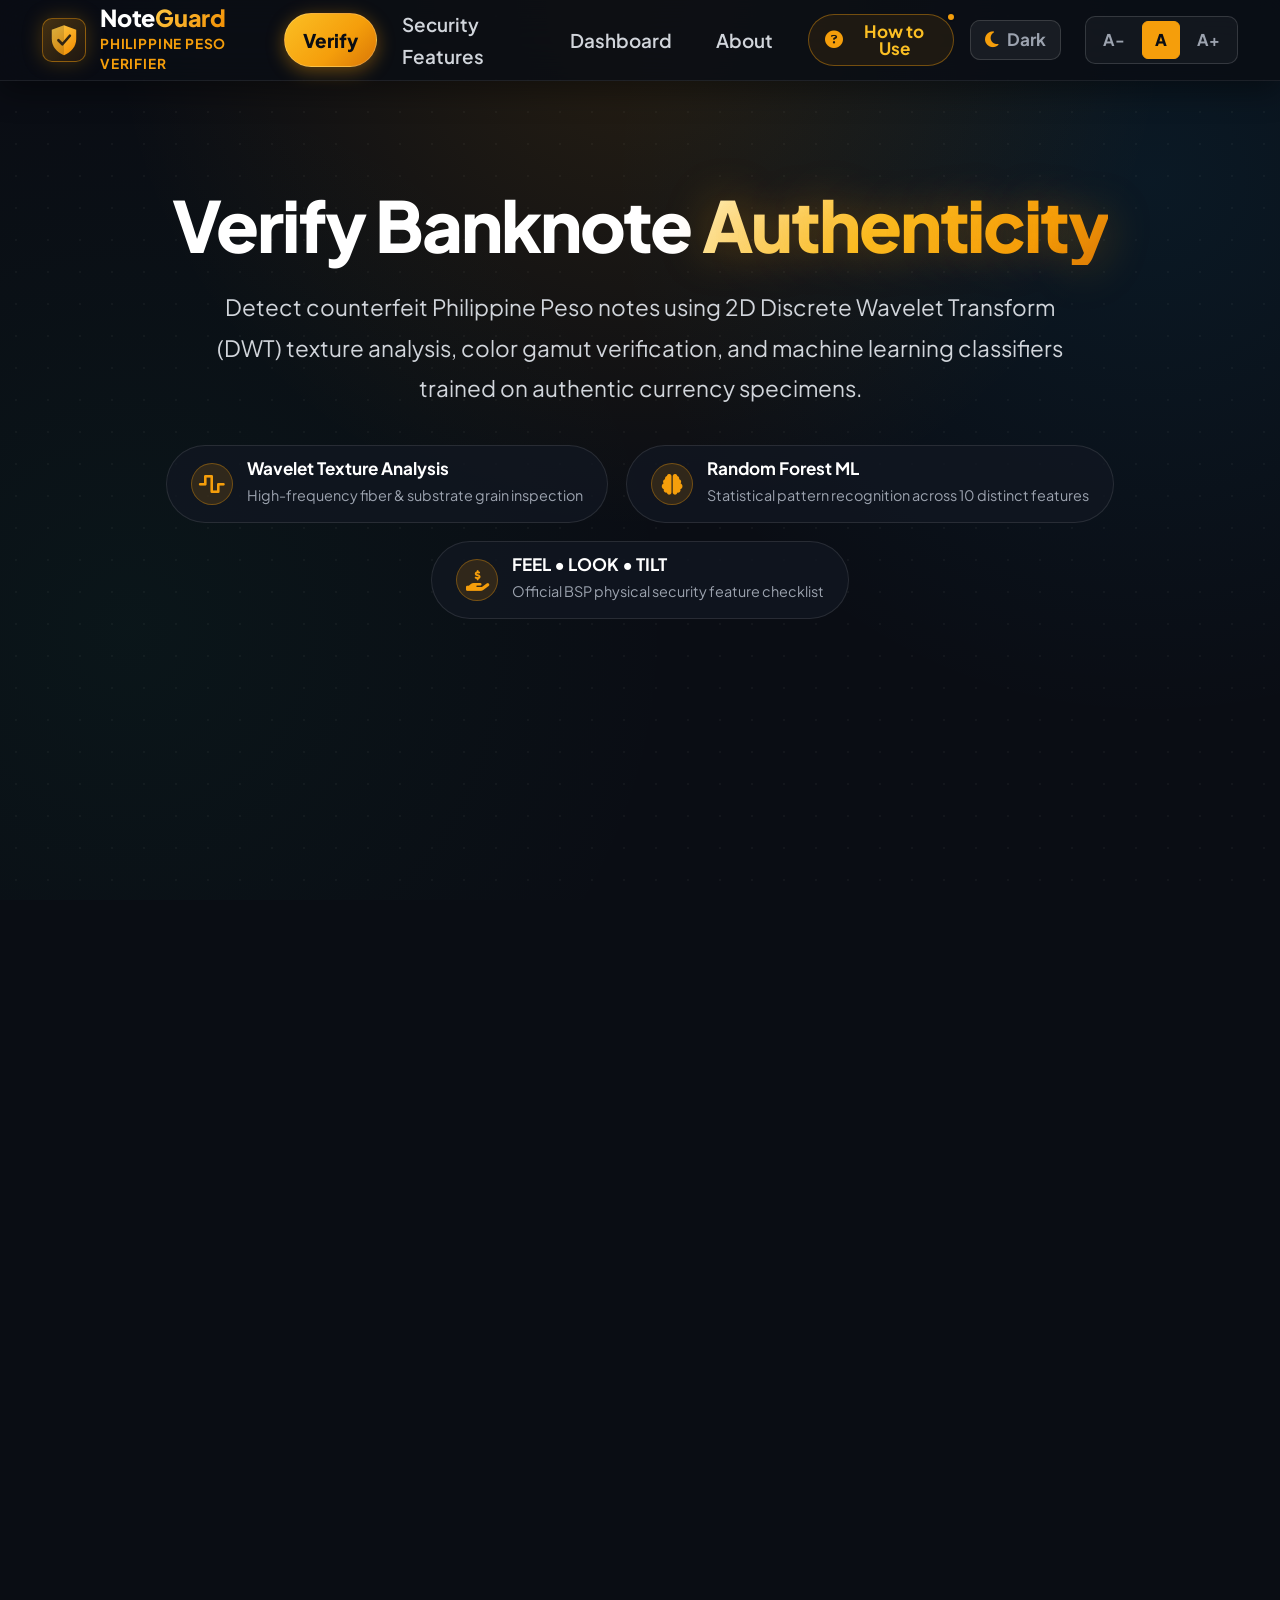
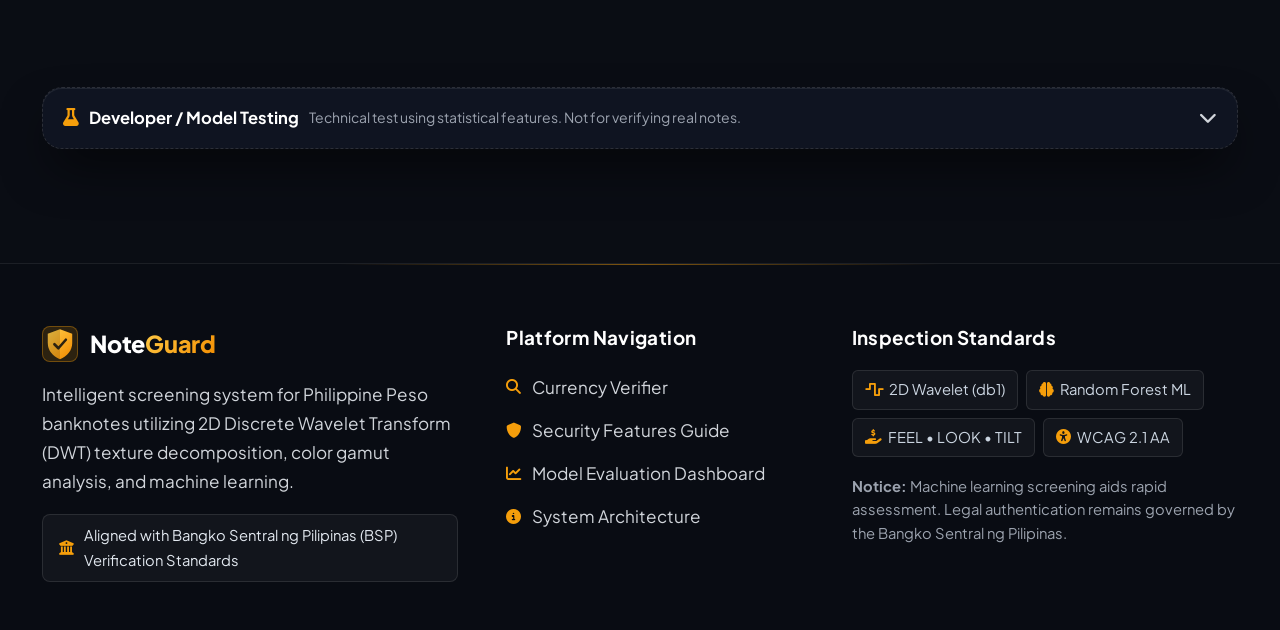
==== index.html @ 21df5c3e "Synchronize root HTML files with How to Use button and modal" ====
<!DOCTYPE html>
<html lang="en">
<head>
    <meta charset="UTF-8">
    <meta name="viewport" content="width=device-width, initial-scale=1.0">
    <meta name="color-scheme" content="dark light">
    <meta name="theme-color" content="#0a0d14">
    <title>Verify Banknote Authenticity — NoteGuard</title>

    <!-- Favicon & App Icons -->
    <link rel="icon" type="image/svg+xml" href="/static/img/noteguard-icon.svg">
    <link rel="apple-touch-icon" href="/static/img/noteguard-app-icon.svg">

    <!-- Critical Theme & Text-Size Pre-Render Initializer (prevents flash of wrong theme) -->
    <style>
      :root, html, body {
        background-color: #0a0d14;
        color: #f1f5f9;
        color-scheme: dark;
      }
      html[data-theme="light"], html[data-theme="light"] body {
        background-color: #f8fafc !important;
        background: #f8fafc !important;
        color: #1e293b !important;
        color-scheme: light;
      }
    </style>
    <script>
      (function() {
        // Add js-enabled class to <html> immediately so animation initial state only activates with JS
        document.documentElement.classList.add("js-enabled");

        try {
          var savedTheme = localStorage.getItem("noteguard_theme") || "dark";
          document.documentElement.setAttribute("data-theme", savedTheme);
          var metaColor = document.querySelector('meta[name="theme-color"]');
          if (metaColor) metaColor.setAttribute("content", savedTheme === "light" ? "#f8fafc" : "#0a0d14");
        } catch (e) {}

        try {
          var savedSize = localStorage.getItem("noteguard_text_size") || "normal";
          document.documentElement.setAttribute("data-text-size", savedSize);
        } catch (e) {}
      })();
    </script>

    <!-- Seamless Navigation Resolver (handles both Flask :5000 and Live Server / Static environments) -->
    <script>
      (function() {
        var isStatic = window.location.protocol === "file:" || 
                       (window.location.port !== "" && window.location.port !== "5000");

        function resolveHref(target) {
          if (!target) return target;
          var clean = target.split("?")[0].split("#")[0];
          if (clean === "/" || clean === "" || clean.endsWith("/index") || clean.endsWith("/index.html")) {
            return isStatic ? "index.html" : "/";
          }
          if (clean === "/security" || clean.endsWith("/security") || clean.endsWith("/security.html")) {
            return isStatic ? "security.html" : "/security";
          }
          if (clean === "/dashboard" || clean.endsWith("/dashboard") || clean.endsWith("/dashboard.html")) {
            return isStatic ? "dashboard.html" : "/dashboard";
          }
          if (clean === "/about" || clean.endsWith("/about") || clean.endsWith("/about.html")) {
            return isStatic ? "about.html" : "/about";
          }
          return target;
        }

        function fixAllNavLinks() {
          if (!isStatic) return;
          var links = document.querySelectorAll('a[href]');
          for (var i = 0; i < links.length; i++) {
            var raw = links[i].getAttribute("href");
            if (raw && !raw.startsWith("#") && !raw.startsWith("http://") && !raw.startsWith("https://") && !raw.startsWith("mailto:")) {
              var fixed = resolveHref(raw);
              if (fixed && fixed !== raw) {
                links[i].setAttribute("href", fixed);
              }
            }
          }
        }

        if (document.readyState === "loading") {
          document.addEventListener("DOMContentLoaded", fixAllNavLinks);
        } else {
          fixAllNavLinks();
        }

        // Global capture-phase click interceptor to prevent 404s/white screen on static servers
        document.addEventListener("click", function(e) {
          var a = e.target.closest("a");
          if (!a) return;
          var href = a.getAttribute("href");
          if (!href || href.startsWith("#") || href.startsWith("http://") || href.startsWith("https://") || href.startsWith("mailto:")) return;
          
          if (isStatic) {
            var target = resolveHref(href);
            if (target && target !== href) {
              e.preventDefault();
              window.location.href = target;
            }
          }
        }, true);
      })();
    </script>

    <!-- Google Fonts -->
    <link rel="preconnect" href="https://fonts.googleapis.com">
    <link rel="preconnect" href="https://fonts.gstatic.com" crossorigin>
    <link href="https://fonts.googleapis.com/css2?family=IBM+Plex+Mono:wght@400;500;600&family=IBM+Plex+Sans:wght@400;500;600;700;800&family=Plus+Jakarta+Sans:wght@400;500;600;700;800&display=swap" rel="stylesheet">

    <!-- Font Awesome -->
    <link rel="stylesheet" href="https://cdnjs.cloudflare.com/ajax/libs/font-awesome/6.5.1/css/all.min.css" integrity="sha512-DTOQO9RWCH3ppGqcWaEA1BIZOC6xxalwEsw9c2QQeAIftl+Vegovlnee1c9QX4TctnWMn13TZye+giMm8e2LwA==" crossorigin="anonymous" referrerpolicy="no-referrer">

    <!-- App Stylesheet -->
    <link rel="stylesheet" href="/static/css/style.css">

    
</head>
<body>
    <!-- Header / Navbar -->
    <header class="navbar">
        <div class="container nav-container">
            <a href="/index.html" class="brand" aria-label="NoteGuard Home">
                <span class="brand-icon">
                    <img src="/static/img/noteguard-icon.svg" alt="NoteGuard Logo" class="brand-logo-img">
                </span>
                <div class="brand-text-col">
                    <span class="brand-name">Note<span class="brand-name-accent">Guard</span></span>
                    <span class="brand-subtitle">Philippine Peso Verifier</span>
                </div>
            </a>

            <button class="nav-hamburger" id="navHamburger" aria-label="Toggle navigation">
                <i class="fa-solid fa-bars"></i>
            </button>

            
            <div class="nav-controls-right">
                <nav class="nav-links" id="navLinks">
                    <a href="/index.html" class="nav-link active">Verify</a>
                    <a href="/security.html" class="nav-link">Security Features</a>
                    <a href="/dashboard.html" class="nav-link">Dashboard</a>
                    <a href="/about.html" class="nav-link">About</a>
                </nav>

                <!-- How to Use Guide Button -->
                <button type="button" class="btn-how-to-use" id="btnHowToUse" aria-haspopup="dialog" aria-controls="howToUseModal" aria-label="Open How to Use guide" title="How to Use NoteGuard">
                    <i class="fa-solid fa-circle-question"></i>
                    <span class="how-to-use-text">How to Use</span>
                </button>

                <!-- Theme Switcher Mode Button -->
                <button type="button" class="theme-toggle-btn" id="themeToggleBtn" aria-label="Toggle dark or light theme" title="Switch Theme (Dark / Light)">
                    <i class="fa-solid fa-moon" id="themeIcon"></i>
                    <span class="theme-label" id="themeLabel">Dark</span>
                </button>

                <!-- Text-Size Accessibility Controls (A- / A / A+) -->
                <div class="text-size-toggle" role="group" aria-label="Text Size Accessibility Controls">
                    <button type="button" class="text-size-btn" id="btnTextDec" aria-label="Decrease text size" title="Smaller text">A-</button>
                    <button type="button" class="text-size-btn" id="btnTextReset" aria-label="Reset text size" title="Default text size (18px)">A</button>
                    <button type="button" class="text-size-btn" id="btnTextInc" aria-label="Increase text size" title="Larger text">A+</button>
                </div>
            </div>
        </div>
    </header>

    <!-- Main Content -->
    <main class="main-content">
        
<div class="container">

  <!-- Hero Header -->
  <div class="hero-header" data-animate="fade-up">
    <h1 class="hero-title">Verify Banknote <span class="gradient-text">Authenticity</span></h1>
    <p class="hero-desc">
      Detect counterfeit Philippine Peso notes using 2D Discrete Wavelet Transform (DWT) texture analysis, color gamut verification, and machine learning classifiers trained on authentic currency specimens.
    </p>
    <div class="hero-features-ribbon" data-animate-group>
      <div class="hero-feature-item" data-animate="fade-up">
        <div class="feature-icon-circle"><i class="fa-solid fa-wave-square"></i></div>
        <div>
          <strong>Wavelet Texture Analysis</strong>
          <span>High-frequency fiber & substrate grain inspection</span>
        </div>
      </div>
      <div class="hero-feature-item" data-animate="fade-up">
        <div class="feature-icon-circle"><i class="fa-solid fa-brain"></i></div>
        <div>
          <strong>Random Forest ML</strong>
          <span>Statistical pattern recognition across 10 distinct features</span>
        </div>
      </div>
      <div class="hero-feature-item" data-animate="fade-up">
        <div class="feature-icon-circle"><i class="fa-solid fa-hand-holding-dollar"></i></div>
        <div>
          <strong>FEEL • LOOK • TILT</strong>
          <span>Official BSP physical security feature checklist</span>
        </div>
      </div>
    </div>
  </div>

  <!-- Global Alert Container -->
  <div id="alertBox" class="alert alert-error" style="display: none;" role="alert" data-animate="fade">
    <i class="fa-solid fa-circle-exclamation"></i>
    <div id="alertText">An error occurred.</div>
  </div>

  <!-- =================================================================== -->
  <!-- UPLOAD CARD                                                         -->
  <!-- =================================================================== -->
  <div class="card upload-main-card" data-animate="fade-up">
    <div class="card-header">
      <div class="card-title-group">
        <div class="card-title-icon-box">
          <i class="fa-solid fa-cloud-arrow-up"></i>
        </div>
        <div>
          <h2 class="card-title">Upload Currency Note</h2>
          <p class="card-subtitle">Photograph or scan a Philippine peso banknote for automated wavelet feature analysis</p>
        </div>
      </div>
      <!-- Model architecture select -->
      <div class="model-select-group">
        <label for="uploadModelSelect" class="form-label">Model Architecture</label>
        <select id="uploadModelSelect" class="form-select">
          <option value="random_forest" selected>Random Forest (Best Model)</option>
          <option value="decision_tree">Decision Tree Classifier</option>
        </select>
      </div>
    </div>

    <div class="card-body">
      <form id="uploadForm">
        <div class="form-group">
          <label class="form-label">
            <span>Select Image File</span>
          </label>

          <!-- Quick Test Specimens Gallery -->
          <div class="sample-specimens-card">
            <div class="sample-specimens-header">
              <span class="sample-specimens-title">
                <i class="fa-solid fa-vial-circle-check" style="color: #f59e0b;"></i>
                <strong>Quick Test Specimens:</strong> Click a specimen note to test immediately
              </span>
            </div>
            <div class="sample-specimens-chips">
              <button type="button" class="specimen-chip" data-sample="1000" data-filename="sample_1000.jpg" title="Test ₱1,000 Genuine Note">
                <span class="chip-dot" style="background: #0284c7;"></span> ₱1,000 Blue
              </button>
              <button type="button" class="specimen-chip" data-sample="500" data-filename="sample_500.jpg" title="Test ₱500 Genuine Note">
                <span class="chip-dot" style="background: #eab308;"></span> ₱500 Yellow
              </button>
              <button type="button" class="specimen-chip" data-sample="100" data-filename="sample_100.jpg" title="Test ₱100 Genuine Note">
                <span class="chip-dot" style="background: #a855f7;"></span> ₱100 Violet
              </button>
              <button type="button" class="specimen-chip" data-sample="50" data-filename="sample_50.jpg" title="Test ₱50 Genuine Note">
                <span class="chip-dot" style="background: #ef4444;"></span> ₱50 Red
              </button>
              <button type="button" class="specimen-chip" data-sample="20" data-filename="sample_20.jpg" title="Test ₱20 Genuine Note">
                <span class="chip-dot" style="background: #f97316;"></span> ₱20 Orange
              </button>
              <button type="button" class="specimen-chip counterfeit" data-sample="counterfeit" data-filename="sample_counterfeit.jpg" title="Test Verified Counterfeit Note">
                <span class="chip-dot" style="background: #ef4444;"></span> Counterfeit Note
              </button>
            </div>
          </div>

          <!-- Photo Capture Tips Bar -->
          <div class="capture-tips-box" id="captureTipsBox">
            <div class="capture-tips-header" id="captureTipsToggle" role="button" tabindex="0">
              <span class="capture-tips-title"><i class="fa-solid fa-camera" style="color: #f59e0b;"></i> Photo Capture Tips</span>
              <i class="fa-solid fa-chevron-down capture-tips-chevron" id="captureTipsChevron"></i>
            </div>
            <div class="capture-tips-body" id="captureTipsBody" style="display: none;">
              <ul>
                <li><i class="fa-solid fa-circle" style="font-size: 0.35rem; color: #f59e0b; vertical-align: middle;"></i> Place the note <strong>flat on a plain dark background</strong> (black or dark table).</li>
                <li><i class="fa-solid fa-circle" style="font-size: 0.35rem; color: #f59e0b; vertical-align: middle;"></i> Ensure <strong>even, bright lighting</strong> — avoid shadows and harsh reflections.</li>
                <li><i class="fa-solid fa-circle" style="font-size: 0.35rem; color: #f59e0b; vertical-align: middle;"></i> <strong>Fill the camera frame</strong> with the banknote (minimize empty background).</li>
                <li><i class="fa-solid fa-circle" style="font-size: 0.35rem; color: #f59e0b; vertical-align: middle;"></i> Keep camera <strong>parallel to the note</strong> — avoid angular perspective distortion.</li>
                <li><i class="fa-solid fa-circle" style="font-size: 0.35rem; color: #f59e0b; vertical-align: middle;"></i> Ensure the image is <strong>sharp and in focus</strong> — no blur or compression.</li>
              </ul>
            </div>
          </div>

          <!-- Drag & Drop Zone (Supports side-by-side thumbnail on upload) -->
          <div class="upload-dropzone" id="dropZone">
            <div class="dropzone-left-col">
              <i class="fa-regular fa-image dropzone-icon" id="dropIcon"></i>
              <div class="dropzone-prompt">Drag & drop banknote image here</div>
              <div class="dropzone-sub">or click to browse your files</div>

              <div class="file-input-custom-row">
                <button type="button" class="btn-file-select" id="browseBtn">
                  Choose file
                </button>
                <span class="file-name-display" id="fileNameDisplay">No file chosen</span>
              </div>

              <!-- Native file input -->
              <input type="file" id="imageInput" accept="image/*" capture="environment" style="display: none;" aria-label="Upload banknote image file">
            </div>

            <!-- Uploaded Thumbnail Box (Right Side) -->
            <div class="dropzone-preview-wrap" id="previewContainer" style="display: none;">
              <div class="preview-thumb-card">
                <button type="button" class="preview-clear-btn" id="clearPreviewBtn" title="Remove image" aria-label="Remove image">
                  <i class="fa-solid fa-xmark"></i>
                </button>
                <img id="imagePreview" class="preview-thumb-img" alt="Selected banknote preview">
              </div>
              <span class="preview-caption">Uploaded Image</span>
            </div>
          </div>

          <div class="helper-text">
            <i class="fa-solid fa-circle-info"></i>
            <span>Supported formats: PNG, JPG, JPEG, GIF, BMP, WEBP (Max size: 16MB)</span>
          </div>
        </div>

        <!-- Submit Button -->
        <button type="submit" class="btn btn-gold btn-block" id="btnAnalyzeUpload">
          <i class="fa-solid fa-magnifying-glass"></i>
          <span id="btnUploadText">Analyze Currency Note</span>
        </button>
      </form>
    </div>
  </div>

  <!-- =================================================================== -->
  <!-- RESULTS CARD                                                        -->
  <!-- =================================================================== -->
  <div id="uploadResult" class="card result-main-card" style="display: none;" data-animate="fade-up">
    
    <!-- Top Result Grid: Verdict Box & Confidence Box -->
    <div class="result-top-grid" data-animate-group>
      <!-- Left: Classification Verdict -->
      <div class="verdict-box-card" id="verdictBoxCard" data-animate="fade-up">
        <div class="verdict-card-label" id="verdictCardLabel">CLASSIFICATION VERDICT</div>
        <div class="verdict-display-title" id="uploadVerdictBadge">
          <i class="fa-solid fa-circle-check" id="verdictStatusIcon"></i>
          <span id="uploadVerdictText">GENUINE</span>
        </div>
        <div class="verdict-tags-row">
          <span class="verdict-tag-pill" id="verdictDenomTag">Detected: ₱200 Pesos (Green)</span>
          <span class="verdict-tag-pill" id="verdictMatchTag">Pattern match 93%</span>
        </div>
      </div>

      <!-- Right: Model Confidence -->
      <div class="confidence-box-card" data-animate="fade-up">
        <div class="confidence-card-label">MODEL CONFIDENCE</div>
        <div class="confidence-val-row">
          <span class="confidence-large-number" id="uploadConfidenceText">94.0%</span>
        </div>
        <div class="confidence-track">
          <div class="confidence-fill" id="uploadConfidenceBar" style="width: 94%;"></div>
        </div>
        <div class="confidence-sub-info" id="uploadModelUsedPill">
          <i class="fa-solid fa-code-branch" style="color: #f59e0b;"></i> Classified by Random Forest
        </div>
      </div>
    </div>

    <!-- Out of Distribution Warning Banner -->
    <div id="oodWarningBanner" class="alert alert-warning" style="display: none; margin-top: 16px;" data-animate="fade-up">
      <i class="fa-solid fa-triangle-exclamation" style="font-size: 1.2rem;"></i>
      <div>
        <strong>Out of Training Distribution Warning:</strong>
        <div id="oodWarningMessage">The extracted features fall outside genuine training parameters. Result indicates counterfeit or scan anomaly.</div>
        <div id="oodFeaturesList" style="margin-top: 4px;"></div>
      </div>
    </div>

    <!-- Plain-language explanation -->
    <div id="uploadExplanation" class="plain-explanation" style="display: none;" data-animate="fade-up">
      <i class="fa-solid fa-comment-dots" style="color: #f59e0b; flex-shrink: 0; margin-top: 2px;"></i>
      <span id="uploadExplanationText"></span>
    </div>

    <!-- ================================================================= -->
    <!-- BSP Security Verification (FEEL • LOOK • TILT)                    -->
    <!-- ================================================================= -->
    <div class="bsp-verification-section" id="bspChecklistCard" data-animate="fade-up">
      <div class="bsp-section-header">
        <div class="bsp-title-group">
          <i class="fa-solid fa-shield-halved" style="color: #f59e0b;"></i>
          <span class="bsp-header-title">BSP Security Verification</span>
          <span class="bsp-header-subtitle">FEEL • LOOK • TILT</span>
        </div>
        <span class="bsp-header-badge" id="bspChecklistBadge">5 / 5 CHECKS PASSED</span>
      </div>

      <!-- Segmented progress indicator -->
      <div class="bsp-progress-segments" id="bspSegmentsRow">
        <div class="bsp-seg active"></div>
        <div class="bsp-seg active"></div>
        <div class="bsp-seg active"></div>
        <div class="bsp-seg active"></div>
        <div class="bsp-seg active"></div>
      </div>

      <!-- Verification Check Items -->
      <div class="bsp-checks-list" id="bspChecklistItems">
        <!-- Rendered dynamically via main.js -->
      </div>
    </div>

    <!-- ================================================================= -->
    <!-- Extracted Wavelet Features Section                                -->
    <!-- ================================================================= -->
    <div class="wavelet-features-section" data-animate="fade-up">
      <div class="wavelet-section-header">
        <div class="wavelet-title-group">
          <i class="fa-solid fa-bolt" style="color: #f59e0b;"></i>
          <span class="wavelet-title-text">Extracted Wavelet Features</span>
        </div>
        <button type="button" class="btn btn-sm-ghost" id="btnSendToManual">
          <i class="fa-solid fa-arrow-right-to-bracket"></i> Send to Developer Testing
        </button>
      </div>

      <div class="wavelet-table-wrap">
        <table class="wavelet-range-table">
          <thead>
            <tr>
              <th>FEATURE</th>
              <th>EXTRACTED</th>
              <th>TRAINING MEAN</th>
              <th>POSITION IN TYPICAL RANGE</th>
            </tr>
          </thead>
          <tbody id="extractedFeaturesTableBody">
            <!-- Rendered dynamically with range track slider dots -->
          </tbody>
        </table>
      </div>

      <!-- Legend -->
      <div class="wavelet-legend">
        <span><span class="legend-dot"></span> Extracted value</span>
        <span class="legend-sep">|</span>
        <span><span class="legend-tick"></span> Training mean</span>
      </div>

      <!-- Metadata summary pills -->
      <div class="meta-pills-row" data-animate-group>
        <span class="meta-pill-tag" id="metaWavelet" data-animate="fade">Wavelet: db1</span>
        <span class="meta-pill-tag" id="metaSize" data-animate="fade">Size: 1536x2048</span>
        <span class="meta-pill-tag" id="metaCoeffs" data-animate="fade">Coefficients: cA (Approximation)</span>
        <span class="meta-pill-tag" id="metaKurt" data-animate="fade">Sharpness HF: 0.00529</span>
      </div>

      <!-- 2D Wavelet Sub-Band Decomposition Visualizer -->
      <div class="dwt-decomposition-box" data-animate="fade-up">
        <div class="dwt-decomp-header">
          <span><i class="fa-solid fa-cubes-stacked" style="color: #f59e0b; margin-right: 6px;"></i> 2D Wavelet Sub-Band Decomposition (Level-1 DWT)</span>
          <span class="dwt-decomp-badge">Haar / Daubechies (db1)</span>
        </div>
        <div class="dwt-subbands-grid" data-animate-group>
          <div class="dwt-subband-cell" data-animate="fade-up">
            <span class="subband-tag">LL (Low-Low) — Approximation</span>
            <span class="subband-desc">Base luminance, watermark silhouette & macro portrait structure</span>
            <span class="subband-energy" id="subbandEnergyLL">Energy: --</span>
          </div>
          <div class="dwt-subband-cell" data-animate="fade-up">
            <span class="subband-tag">LH (Low-High) — Horizontal Details</span>
            <span class="subband-desc">Horizontal intaglio ridges, tactile mark lines & microprinting</span>
            <span class="subband-energy" id="subbandEnergyLH">Energy: --</span>
          </div>
          <div class="dwt-subband-cell" data-animate="fade-up">
            <span class="subband-tag">HL (High-Low) — Vertical Details</span>
            <span class="subband-desc">Vertical security thread fibers & guilloche borders</span>
            <span class="subband-energy" id="subbandEnergyHL">Energy: --</span>
          </div>
          <div class="dwt-subband-cell" data-animate="fade-up">
            <span class="subband-tag">HH (High-High) — Diagonal / Micro-Texture</span>
            <span class="subband-desc">High-frequency paper substrate grain & micro-engraving fidelity</span>
            <span class="subband-energy" id="subbandEnergyHH">Energy: --</span>
          </div>
        </div>
      </div>

      <!-- Educational Disclaimer -->
      <div class="disclaimer-banner" data-animate="fade">
        <i class="fa-solid fa-circle-info" style="color: #f59e0b; flex-shrink: 0;"></i>
        <span>Image-based screening only. It does not replace checking the physical security features (FEEL, LOOK, TILT). Always verify using the official BSP method.</span>
      </div>

      <!-- Action Buttons Row -->
      <div class="result-actions-row" data-animate="fade-up">
        <a href="/security" id="linkToSecurityCheck" class="btn btn-gold flex-btn">
          <i class="fa-solid fa-shield-halved"></i> Verify Physical Security Features
        </a>
        <button type="button" class="btn btn-secondary flex-btn" id="btnExportReport">
          <i class="fa-solid fa-file-shield"></i> Official Verification Certificate
        </button>
        <button type="button" class="btn btn-outline flex-btn" id="btnTryAnother">
          <i class="fa-solid fa-rotate-right"></i> Try Another Note
        </button>
      </div>
    </div>

  </div>

  <!-- =================================================================== -->
  <!-- SESSION INSPECTION LOG (RECENT SCANS)                               -->
  <!-- =================================================================== -->
  <div class="card scan-history-card" id="scanHistoryCard" style="display: none; margin-top: 24px;" data-animate="fade-up">
    <div class="scan-history-header">
      <div style="display: flex; align-items: center; gap: 8px;">
        <i class="fa-solid fa-clock-rotate-left" style="color: #f59e0b; font-size: 1.1rem;"></i>
        <h3 style="font-size: 1.1rem; color: #fff; margin: 0;">Session Inspection Log</h3>
        <span class="badge" id="scanHistoryCount" style="background: rgba(245, 158, 11, 0.15); color: #f59e0b; border: 1px solid rgba(245, 158, 11, 0.3); font-size: 0.75rem; padding: 2px 8px; border-radius: 9999px;">0 scans</span>
      </div>
      <button type="button" class="btn btn-sm-ghost" id="btnClearHistory" style="font-size: 0.82rem;">
        <i class="fa-solid fa-trash-can"></i> Clear Log
      </button>
    </div>
    <p style="font-size: 0.88rem; color: var(--text-muted); margin: 0 0 14px 0;">Notes inspected during this active browser session. Click any previous scan to review its verdict and features.</p>
    <div class="scan-history-grid" id="scanHistoryGrid">
      <!-- Injected dynamically -->
    </div>
  </div>

  <!-- =================================================================== -->
  <!-- COLLAPSIBLE DEVELOPER / MODEL TESTING ACCORDION                     -->
  <!-- =================================================================== -->
  <div class="card dev-accordion-card" style="margin-top: 24px;" data-animate="fade-up">
    <div class="dev-section-toggle" id="devSectionToggle" role="button" tabindex="0" aria-expanded="false">
      <div class="dev-toggle-left">
        <i class="fa-solid fa-flask" style="color: #f59e0b; font-size: 1rem;"></i>
        <span class="dev-toggle-title">Developer / Model Testing</span>
        <span class="dev-toggle-hint">Technical test using statistical features. Not for verifying real notes.</span>
      </div>
      <i class="fa-solid fa-chevron-down" id="devChevron"></i>
    </div>

    <div class="dev-section-content" id="devSectionContent" style="display: none;">
      <div class="dev-content-header">
        <div>
          <h3 style="font-size: 1rem; color: #fff; margin: 0 0 4px 0;">Model Diagnostic Interface</h3>
          <p style="font-size: 0.82rem; color: var(--text-muted); margin: 0;">Test arbitrary numerical feature vectors or inspect specimen vectors from the Philippine banknote training dataset.</p>
        </div>
        <div style="min-width: 200px;">
          <label for="manualModelSelect" class="form-label" style="margin-bottom: 4px; font-size: 0.78rem;">
            Architecture
          </label>
          <select id="manualModelSelect" class="form-select">
            <option value="random_forest" selected>Random Forest (Best Model)</option>
            <option value="decision_tree">Decision Tree Classifier</option>
          </select>
        </div>
      </div>

      <!-- Sample Filler Toolbar -->
      <div class="samples-bar" style="background: rgba(15, 23, 42, 0.4); padding: 12px; border-radius: 6px; border: 1px solid rgba(255, 255, 255, 0.06); margin-bottom: 16px;">
        <div style="font-size: 0.78rem; color: var(--text-muted); margin-bottom: 8px;">
          <i class="fa-solid fa-flask" style="color: #f59e0b;"></i> <strong>Technical Test Data:</strong> Pre-extracted specimen vectors from the training set. For model validation only — not for verifying physical banknotes.
        </div>
        <div style="display: flex; gap: 8px; flex-wrap: wrap;">
          <button type="button" class="btn-sample genuine" id="btnFillGenuine">
            <i class="fa-solid fa-circle-check" style="color: var(--color-genuine);"></i> Fill genuine test vector
          </button>
          <button type="button" class="btn-sample forged" id="btnFillForged">
            <i class="fa-solid fa-triangle-exclamation" style="color: var(--color-forged);"></i> Fill forged test vector
          </button>
        </div>
      </div>

      <!-- Manual Entry Form -->
      <form id="manualForm">
        <div style="display: grid; grid-template-columns: repeat(auto-fit, minmax(220px, 1fr)); gap: 16px;">
          <!-- Variance -->
          <div class="form-group">
            <label for="inputVariance" class="form-label">
              <span>Variance</span>
              <span class="form-label-hint">[0.007 to 0.399]</span>
            </label>
            <input type="number" step="any" id="inputVariance" class="form-control" placeholder="e.g. 0.1250" required>
            <div class="helper-text">
              <i class="fa-solid fa-circle-info"></i> Variance of wavelet transformed image
            </div>
          </div>

          <!-- Skewness -->
          <div class="form-group">
            <label for="inputSkewness" class="form-label">
              <span>Skewness</span>
              <span class="form-label-hint">[-3.79 to 2.58]</span>
            </label>
            <input type="number" step="any" id="inputSkewness" class="form-control" placeholder="e.g. -0.6876" required>
            <div class="helper-text">
              <i class="fa-solid fa-circle-info"></i> Skewness of wavelet transformed image
            </div>
          </div>

          <!-- Curtosis -->
          <div class="form-group">
            <label for="inputCurtosis" class="form-label">
              <span>Kurtosis</span>
              <span class="form-label-hint">[-1.69 to 14.82]</span>
            </label>
            <input type="number" step="any" id="inputCurtosis" class="form-control" placeholder="e.g. -0.1371" required>
            <div class="helper-text">
              <i class="fa-solid fa-circle-info"></i> Excess kurtosis of transformed image
            </div>
          </div>

          <!-- Entropy -->
          <div class="form-group">
            <label for="inputEntropy" class="form-label">
              <span>Entropy</span>
              <span class="form-label-hint">[-3.42 to 0.84]</span>
            </label>
            <input type="number" step="any" id="inputEntropy" class="form-control" placeholder="e.g. -0.4632" required>
            <div class="helper-text">
              <i class="fa-solid fa-circle-info"></i> Continuous Shannon entropy of note
            </div>
          </div>
        </div>

        <!-- Submit Button -->
        <button type="submit" class="btn btn-gold" id="btnAnalyzeManual" style="margin-top: 14px;">
          <i class="fa-solid fa-magnifying-glass"></i>
          <span id="btnManualText">Analyze Banknote</span>
        </button>
      </form>

      <!-- Manual Analysis Results -->
      <div id="manualResult" class="result-card" style="display: none; margin-top: 16px;">
        <div class="result-header">
          <div>
            <div style="font-size: 0.8rem; color: var(--text-muted); text-transform: uppercase;">Classification Verdict</div>
            <div id="manualVerdictBadge" class="verdict-badge genuine">
              <i class="fa-solid fa-circle-check"></i>
              <span id="manualVerdictText">GENUINE</span>
            </div>
          </div>
          <div class="confidence-group">
            <div class="confidence-label">Model Confidence</div>
            <div class="confidence-value" id="manualConfidenceText">99.9%</div>
            <div class="confidence-meter">
              <div class="confidence-bar genuine" id="manualConfidenceBar" style="width: 99.9%;"></div>
            </div>
            <div style="margin-top: 6px;">
              <span class="meta-pill" id="manualModelUsedPill">
                <i class="fa-solid fa-code-branch" style="color: #f59e0b;"></i> Random Forest
              </span>
            </div>
          </div>
        </div>

        <div style="display: flex; gap: 16px; margin-top: 12px; font-size: 0.9rem; color: var(--text-muted);">
          <div>Probabilities: <strong id="manualProbGen" style="color: var(--color-genuine);">Genuine: --</strong> | <strong id="manualProbForg" style="color: var(--color-forged);">Forged: --</strong></div>
        </div>

        <!-- Educational Disclaimer -->
        <div class="disclaimer-text">
          <i class="fa-solid fa-circle-info" style="color: #f59e0b;"></i>
          <span>Image-based screening only. It does not replace checking the physical security features (FEEL, LOOK, TILT). Always verify using the official BSP method.</span>
        </div>

        <!-- Try Another Note button -->
        <button type="button" class="btn btn-secondary btn-try-another" id="btnTryAnotherManual">
          <i class="fa-solid fa-rotate-right"></i> Reset Test Form
        </button>
      </div>
    </div>
  </div>

  <!-- Official Verification Certificate Modal -->
  <div class="report-modal-backdrop" id="reportModal" style="display: none;">
    <div class="report-modal-content">
      <div class="report-modal-header">
        <div class="report-modal-title">
          <i class="fa-solid fa-certificate" style="color: #f59e0b;"></i>
          <span>Banknote Authenticity Verification Certificate</span>
        </div>
        <button type="button" class="report-modal-close" id="btnCloseReportModal" aria-label="Close Certificate">
          <i class="fa-solid fa-xmark"></i>
        </button>
      </div>

      <!-- Printable Certificate Sheet -->
      <div class="certificate-sheet" id="certificateSheet">
        <div class="cert-header">
          <div class="cert-seal">
            <img src="/static/img/noteguard-icon.svg" alt="NoteGuard Seal" class="cert-seal-img">
          </div>
          <div class="cert-title-block">
            <h2>NOTEGUARD AUTHENTICITY CERTIFICATE</h2>
            <p>Philippine Peso Banknote Machine Vision & DWT Texture Analysis</p>
            <div class="cert-meta-row">
              <span><strong>Inspection ID:</strong> <span id="certInspectionId">NG-2026-0001</span></span>
              <span><strong>Date & Time:</strong> <span id="certTimestamp">--</span></span>
              <span><strong>Model:</strong> Random Forest Classifier</span>
            </div>
          </div>
        </div>

        <div class="cert-body-grid">
          <div class="cert-thumb-col">
            <div class="cert-thumb-frame">
              <img id="certImageThumb" alt="Inspected Banknote">
            </div>
            <div class="cert-thumb-caption">Specimen Image</div>
          </div>

          <div class="cert-details-col">
            <div class="cert-verdict-box" id="certVerdictBox">
              <div class="cert-verdict-label">FINAL CLASSIFICATION VERDICT</div>
              <div class="cert-verdict-title" id="certVerdictTitle">GENUINE</div>
              <div class="cert-verdict-conf">Confidence Score: <span id="certConfidence">99.4%</span></div>
            </div>

            <div class="cert-spec-info">
              <div><strong>Denomination Detected:</strong> <span id="certDenomination">₱1,000 Blue (NGC Series)</span></div>
              <div><strong>Color Substrate Signature:</strong> <span id="certSubstrate">Matches genuine RGB/HSV distribution</span></div>
            </div>
          </div>
        </div>

        <div>
          <div class="cert-section-title">BSP Physical Security Features Checklist</div>
          <div class="cert-checks-grid" id="certChecksGrid">
            <!-- Dynamic BSP items -->
          </div>
        </div>

        <div>
          <div class="cert-section-title">Extracted Discrete Wavelet Transform (DWT) Metrics</div>
          <div class="cert-metrics-table-wrap">
            <table class="cert-table">
              <thead>
                <tr>
                  <th>Wavelet Feature</th>
                  <th>Extracted Value</th>
                  <th>Training Mean</th>
                  <th>Distribution Evaluation</th>
                </tr>
              </thead>
              <tbody id="certWaveletTableBody">
                <!-- Dynamic rows -->
              </tbody>
            </table>
          </div>
        </div>

        <div class="cert-footer">
          <div class="cert-disclaimer">
            <strong>NOTICE & LEGAL DISCLAIMER:</strong> This report is generated algorithmically using Discrete Wavelet Transform texture analysis and supervised machine learning trained on Banknote Authentication benchmarks. Final legal determination of Philippine currency authenticity is solely governed by the Bangko Sentral ng Pilipinas (BSP).
          </div>
          <div class="cert-signature-block">
            <div class="cert-sig-line"></div>
            <div class="cert-sig-text">NoteGuard Automated Inspector</div>
            <div class="cert-sig-date">ISO / BSP Reference Standard</div>
          </div>
        </div>
      </div>

      <div class="report-modal-actions">
        <button type="button" class="btn btn-gold" id="btnPrintCert">
          <i class="fa-solid fa-print"></i> Print / Save as PDF
        </button>
        <button type="button" class="btn btn-secondary" id="btnCloseCertBtn">
          Close
        </button>
      </div>
    </div>
  </div>

</div>

    </main>

    <!-- Footer -->
    <footer class="footer" data-animate="fade">
        <div class="container footer-container">
            <div class="footer-col-brand">
                <div class="footer-brand-header">
                    <span class="footer-brand-icon">
                        <img src="/static/img/noteguard-icon.svg" alt="NoteGuard Logo" class="footer-logo-img">
                    </span>
                    <span class="footer-brand-title">Note<span class="brand-name-accent">Guard</span></span>
                </div>
                <p class="footer-desc">
                    Intelligent screening system for Philippine Peso banknotes utilizing 2D Discrete Wavelet Transform (DWT) texture decomposition, color gamut analysis, and machine learning.
                </p>
                <div class="footer-compliance-pill">
                    <i class="fa-solid fa-building-columns"></i>
                    <span>Aligned with Bangko Sentral ng Pilipinas (BSP) Verification Standards</span>
                </div>
            </div>

            <div class="footer-col-links">
                <h4 class="footer-heading">Platform Navigation</h4>
                <ul class="footer-links-list">
                    <li><a href="/index.html"><i class="fa-solid fa-magnifying-glass"></i> Currency Verifier</a></li>
                    <li><a href="/security.html"><i class="fa-solid fa-shield"></i> Security Features Guide</a></li>
                    <li><a href="/dashboard.html"><i class="fa-solid fa-chart-line"></i> Model Evaluation Dashboard</a></li>
                    <li><a href="/about.html"><i class="fa-solid fa-circle-info"></i> System Architecture</a></li>
                </ul>
            </div>

            <div class="footer-col-tech">
                <h4 class="footer-heading">Inspection Standards</h4>
                <div class="footer-tags-grid">
                    <span class="footer-tech-tag"><i class="fa-solid fa-wave-square"></i> 2D Wavelet (db1)</span>
                    <span class="footer-tech-tag"><i class="fa-solid fa-brain"></i> Random Forest ML</span>
                    <span class="footer-tech-tag"><i class="fa-solid fa-hand-holding-dollar"></i> FEEL • LOOK • TILT</span>
                    <span class="footer-tech-tag"><i class="fa-solid fa-universal-access"></i> WCAG 2.1 AA</span>
                </div>
                <p class="footer-disclaimer-note">
                    <strong>Notice:</strong> Machine learning screening aids rapid assessment. Legal authentication remains governed by the Bangko Sentral ng Pilipinas.
                </p>
            </div>
        </div>

    </footer>

    <!-- =================================================================== -->
    <!-- HOW TO USE GUIDE ACCESSIBLE MODAL DIALOG                            -->
    <!-- =================================================================== -->
    <div class="guide-modal-backdrop" id="howToUseModal" role="dialog" aria-modal="true" aria-labelledby="guideModalTitle" hidden>
        <div class="guide-modal-dialog">
            <!-- Modal Header -->
            <div class="guide-modal-header">
                <div class="guide-modal-title-wrap">
                    <div class="guide-title-icon-box">
                        <i class="fa-solid fa-circle-question"></i>
                    </div>
                    <div>
                        <h2 class="guide-modal-title" id="guideModalTitle">How to Use NoteGuard</h2>
                        <span class="guide-modal-subtitle">Philippine Peso Banknote Verification Guide</span>
                    </div>
                </div>
                <button type="button" class="guide-modal-close-btn" id="btnCloseGuideModal" aria-label="Close guide modal">
                    <i class="fa-solid fa-xmark"></i>
                </button>
            </div>

            <!-- Stepper Progress Header -->
            <div class="guide-stepper-bar">
                <span class="guide-step-counter" id="guideStepCounter">Step 1 of 6</span>
                <div class="guide-stepper-dots" id="guideStepperDots" role="tablist" aria-label="Guide Steps Navigation">
                    <button type="button" class="guide-step-dot active" data-step="0" aria-label="Step 1: Open the Verify Page" aria-current="step"></button>
                    <button type="button" class="guide-step-dot" data-step="1" aria-label="Step 2: Prepare Your Banknote Photo"></button>
                    <button type="button" class="guide-step-dot" data-step="2" aria-label="Step 3: Upload Banknote Image"></button>
                    <button type="button" class="guide-step-dot" data-step="3" aria-label="Step 4: Run Machine Learning Analysis"></button>
                    <button type="button" class="guide-step-dot" data-step="4" aria-label="Step 5: Understand Verification Results"></button>
                    <button type="button" class="guide-step-dot" data-step="5" aria-label="Step 6: Explore Additional Features"></button>
                </div>
            </div>

            <!-- Modal Content Slides Container -->
            <div class="guide-modal-body">

                <!-- Step 1: Open the Verify Page -->
                <div class="guide-step-slide active" data-step="0">
                    <div class="guide-slide-badge">
                        <i class="fa-solid fa-compass"></i> Step 1: Getting Started
                    </div>
                    <h3 class="guide-slide-heading">Open the Verify Page</h3>
                    <p class="guide-slide-text">
                        Navigate to the <strong>Verify</strong> page using the top navigation bar. This is NoteGuard's primary interactive testing suite where you can inspect Philippine Peso banknotes for counterfeit characteristics.
                    </p>
                    <div class="guide-slide-card">
                        <div class="guide-mini-flow">
                            <span class="guide-nav-mockup"><i class="fa-solid fa-shield-halved"></i> Note<strong>Guard</strong></span>
                            <i class="fa-solid fa-arrow-right" style="color: var(--color-primary);"></i>
                            <span class="guide-pill-mockup active">Verify</span>
                            <span class="guide-pill-mockup">Security Features</span>
                            <span class="guide-pill-mockup">Dashboard</span>
                        </div>
                        <div class="guide-card-note">
                            <i class="fa-solid fa-circle-check" style="color: var(--color-genuine);"></i>
                            <span>You can access NoteGuard from any modern desktop, tablet, or smartphone browser.</span>
                        </div>
                    </div>
                </div>

                <!-- Step 2: Prepare your banknote photo -->
                <div class="guide-step-slide" data-step="1" hidden>
                    <div class="guide-slide-badge">
                        <i class="fa-solid fa-camera"></i> Step 2: Best Photography Practices
                    </div>
                    <h3 class="guide-slide-heading">Prepare Your Banknote Photo</h3>
                    <p class="guide-slide-text">
                        The Discrete Wavelet Transform (DWT) relies on clear micro-texture patterns in intaglio engraving and abaca fibers. A high-quality photo ensures the most accurate classification.
                    </p>
                    <div class="guide-tips-grid">
                        <div class="guide-tip-item">
                            <i class="fa-solid fa-table-cells" style="color: #38bdf8;"></i>
                            <div>
                                <strong>Plain, Flat Background</strong>
                                <span>Lay the note completely flat on a dark, non-reflective surface.</span>
                            </div>
                        </div>
                        <div class="guide-tip-item">
                            <i class="fa-solid fa-sun" style="color: #f59e0b;"></i>
                            <div>
                                <strong>Even Diffused Lighting</strong>
                                <span>Avoid harsh glare, flashlight hotspots, or casting heavy hand shadows.</span>
                            </div>
                        </div>
                        <div class="guide-tip-item">
                            <i class="fa-solid fa-expand" style="color: #10b981;"></i>
                            <div>
                                <strong>All 4 Corners Visible</strong>
                                <span>Fill the camera frame with the banknote so all edges and borders are in view.</span>
                            </div>
                        </div>
                        <div class="guide-tip-item">
                            <i class="fa-solid fa-file-image" style="color: #a855f7;"></i>
                            <div>
                                <strong>Sharp & In Focus</strong>
                                <span>Supported formats: PNG, JPG, JPEG, GIF, BMP, WEBP (up to 16MB).</span>
                            </div>
                        </div>
                    </div>
                </div>

                <!-- Step 3: Upload the image -->
                <div class="guide-step-slide" data-step="2" hidden>
                    <div class="guide-slide-badge">
                        <i class="fa-solid fa-cloud-arrow-up"></i> Step 3: Uploading
                    </div>
                    <h3 class="guide-slide-heading">Upload the Banknote Image</h3>
                    <p class="guide-slide-text">
                        Drag and drop your image directly onto the dashed upload zone, or click <strong>"Choose file"</strong> to browse from your device storage or camera roll.
                    </p>
                    <div class="guide-upload-preview-mockup">
                        <div class="guide-dropzone-mockup">
                            <i class="fa-regular fa-image" style="font-size: 2rem; color: var(--color-primary); margin-bottom: 8px;"></i>
                            <span>Drag & drop banknote photo or click <strong>Choose file</strong></span>
                        </div>
                        <div class="guide-sample-strip">
                            <span class="guide-sample-strip-label"><i class="fa-solid fa-flask"></i> Quick Demo Specimens Available:</span>
                            <span class="guide-sample-badge">₱20</span>
                            <span class="guide-sample-badge">₱50</span>
                            <span class="guide-sample-badge">₱100</span>
                            <span class="guide-sample-badge">₱200</span>
                            <span class="guide-sample-badge">₱500</span>
                            <span class="guide-sample-badge">₱1,000</span>
                        </div>
                    </div>
                </div>

                <!-- Step 4: Click Analyze Currency Note -->
                <div class="guide-step-slide" data-step="3" hidden>
                    <div class="guide-slide-badge">
                        <i class="fa-solid fa-bolt"></i> Step 4: Inspection
                    </div>
                    <h3 class="guide-slide-heading">Run Machine Learning Analysis</h3>
                    <p class="guide-slide-text">
                        Click the golden <strong>"Analyze Currency Note"</strong> button. NoteGuard instantly executes full wavelet decomposition and color gamut extraction:
                    </p>
                    <div class="guide-pipeline-box">
                        <div class="guide-pipeline-step">
                            <div class="pipeline-step-num">1</div>
                            <div class="pipeline-step-desc">
                                <strong>DWT Decomposition:</strong> Extracts 4 Daubechies (db1) sub-bands (Approximation cA, Horizontal cH, Vertical cV, Diagonal cD).
                            </div>
                        </div>
                        <div class="guide-pipeline-step">
                            <div class="pipeline-step-num">2</div>
                            <div class="pipeline-step-desc">
                                <strong>Gamut Moments:</strong> Measures 6 RGB color distribution metrics to verify authentic government security dyes.
                            </div>
                        </div>
                        <div class="guide-pipeline-step">
                            <div class="pipeline-step-num">3</div>
                            <div class="pipeline-step-desc">
                                <strong>Ensemble Classification:</strong> Evaluated via trained <strong>Random Forest</strong> and <strong>Decision Tree</strong> models.
                            </div>
                        </div>
                    </div>
                </div>

                <!-- Step 5: Read the result -->
                <div class="guide-step-slide" data-step="4" hidden>
                    <div class="guide-slide-badge">
                        <i class="fa-solid fa-square-poll-vertical"></i> Step 5: Evaluation
                    </div>
                    <h3 class="guide-slide-heading">Understand Verification Results</h3>
                    <p class="guide-slide-text">
                        Review the resulting verdict card, model confidence score, and extracted wavelet values:
                    </p>
                    <div class="guide-verdicts-grid">
                        <div class="guide-verdict-card genuine">
                            <div class="guide-verdict-title"><i class="fa-solid fa-circle-check"></i> GENUINE</div>
                            <div class="guide-verdict-desc">High texture relief and color moments consistent with authentic BSP currency specimens.</div>
                        </div>
                        <div class="guide-verdict-card forged">
                            <div class="guide-verdict-title"><i class="fa-solid fa-triangle-exclamation"></i> FORGED</div>
                            <div class="guide-verdict-desc">Texture variance, intaglio sharpness, or security ink deviations detected.</div>
                        </div>
                    </div>
                    <div class="guide-warning-callout">
                        <i class="fa-solid fa-triangle-exclamation" style="color: #f59e0b; font-size: 1.2rem; flex-shrink: 0;"></i>
                        <div>
                            <strong>Yellow Out-of-Distribution Warning:</strong>
                            <span>If features fall far outside normal banknote ranges, lighting was uneven or non-currency was scanned. Retake the photo following the tips in Step 2.</span>
                        </div>
                    </div>
                </div>

                <!-- Step 6: Explore more & Disclaimer -->
                <div class="guide-step-slide" data-step="5" hidden>
                    <div class="guide-slide-badge">
                        <i class="fa-solid fa-compass-drafting"></i> Step 6: Advanced Tools
                    </div>
                    <h3 class="guide-slide-heading">Explore More NoteGuard Features</h3>
                    <p class="guide-slide-text">
                        Expand your understanding of banknote analysis using NoteGuard's specialized analytical tools:
                    </p>
                    <div class="guide-features-overview">
                        <div class="guide-feature-point">
                            <i class="fa-solid fa-flask" style="color: var(--color-primary);"></i>
                            <div><strong>Developer Testing:</strong> Test custom numerical feature vectors or specimen vectors from the training set.</div>
                        </div>
                        <div class="guide-feature-point">
                            <i class="fa-solid fa-chart-line" style="color: var(--color-primary);"></i>
                            <div><strong>Evaluation Dashboard:</strong> Review accuracy, precision, recall, F1-scores, confusion matrices, and ROC curves.</div>
                        </div>
                        <div class="guide-feature-point">
                            <i class="fa-solid fa-shield-halved" style="color: var(--color-primary);"></i>
                            <div><strong>Security Features Guide:</strong> Interactive FEEL • LOOK • TILT checklist for all NGC paper and polymer notes.</div>
                        </div>
                    </div>
                    <div class="guide-academic-disclaimer">
                        <i class="fa-solid fa-graduation-cap" style="color: #f59e0b; font-size: 1.2rem; flex-shrink: 0;"></i>
                        <div>
                            <strong>Educational Project Disclaimer:</strong>
                            <span>NoteGuard is an academic machine learning proof-of-concept. <strong>Do not use it to verify real currency</strong> for financial or legal transactions. Always consult official Bangko Sentral ng Pilipinas (BSP) standards.</span>
                        </div>
                    </div>
                </div>

            </div>

            <!-- Modal Footer Stepper Controls -->
            <div class="guide-modal-footer">
                <button type="button" class="btn-guide-nav outline" id="btnGuidePrev" style="visibility: hidden;">
                    <i class="fa-solid fa-arrow-left"></i> Back
                </button>
                <div class="guide-footer-actions-right">
                    <button type="button" class="btn-guide-nav primary" id="btnGuideNext">
                        Next <i class="fa-solid fa-arrow-right"></i>
                    </button>
                    <button type="button" class="btn-guide-nav primary" id="btnGuideDone" style="display: none;">
                        <i class="fa-solid fa-check"></i> Done
                    </button>
                    <button type="button" class="btn-guide-nav gold" id="btnGuideGoVerify">
                        <i class="fa-solid fa-magnifying-glass"></i> Go to Verify Page
                    </button>
                </div>
            </div>
        </div>
    </div>

    <!-- Global Theme Mode Controller -->
    <script>
      (function() {
        var root = document.documentElement;
        var themeBtn = document.getElementById("themeToggleBtn");
        var themeIcon = document.getElementById("themeIcon");
        var themeLabel = document.getElementById("themeLabel");

        function applyTheme(theme) {
          root.setAttribute("data-theme", theme);
          try { localStorage.setItem("noteguard_theme", theme); } catch(e){}
          var metaColor = document.querySelector('meta[name="theme-color"]');
          if (metaColor) metaColor.setAttribute("content", theme === "light" ? "#f8fafc" : "#0a0d14");
          var metaScheme = document.querySelector('meta[name="color-scheme"]');
          if (metaScheme) metaScheme.setAttribute("content", theme === "light" ? "light dark" : "dark");

          if (themeIcon) {
            themeIcon.className = theme === "light" ? "fa-solid fa-sun" : "fa-solid fa-moon";
          }
          if (themeLabel) {
            themeLabel.textContent = theme === "light" ? "Light" : "Dark";
          }
          window.dispatchEvent(new CustomEvent("noteguard:themechange", { detail: { theme: theme } }));
        }

        var currentTheme = "dark";
        try { currentTheme = localStorage.getItem("noteguard_theme") || "dark"; } catch(e){}
        applyTheme(currentTheme);

        if (themeBtn) {
          themeBtn.addEventListener("click", function() {
            var active = root.getAttribute("data-theme") || "dark";
            var next = active === "dark" ? "light" : "dark";
            applyTheme(next);
          });
        }
      })();
    </script>

    <!-- Global Text Size Controller -->
    <script>
      (function() {
        var root = document.documentElement;
        var btnDec = document.getElementById("btnTextDec");
        var btnReset = document.getElementById("btnTextReset");
        var btnInc = document.getElementById("btnTextInc");

        function applyTextSize(size) {
          root.setAttribute("data-text-size", size);
          try { localStorage.setItem("noteguard_text_size", size); } catch(e){}
          if (btnDec) btnDec.classList.toggle("active", size === "small");
          if (btnReset) btnReset.classList.toggle("active", size === "normal");
          if (btnInc) btnInc.classList.toggle("active", size === "large" || size === "xlarge");
        }

        var current = "normal";
        try { current = localStorage.getItem("noteguard_text_size") || "normal"; } catch(e){}
        applyTextSize(current);

        if (btnDec) {
          btnDec.addEventListener("click", function() {
            var cur = root.getAttribute("data-text-size") || "normal";
            applyTextSize(cur === "xlarge" ? "large" : (cur === "large" ? "normal" : "small"));
          });
        }
        if (btnReset) {
          btnReset.addEventListener("click", function() {
            applyTextSize("normal");
          });
        }
        if (btnInc) {
          btnInc.addEventListener("click", function() {
            var cur = root.getAttribute("data-text-size") || "normal";
            applyTextSize(cur === "small" ? "normal" : (cur === "normal" ? "large" : "xlarge"));
          });
        }
      })();
    </script>

    <!-- How to Use Guide Script (defer, before body close) -->
    <script src="/static/js/how-to-use.js" defer></script>

    <!-- Scroll Animations Script (defer, before body close) -->
    <script src="/static/js/scroll-animations.js" defer></script>

    
<script src="/static/js/main.js"></script>

</body>
</html>
---- static/css/style.css ----
/* ==========================================================================
   NoteGuard — Philippine Peso Banknote Authenticity Verifier
   Theme: Warm Amber & Deep Obsidian Slate (Inspired by BSP Identity)
   ========================================================================== */

:root {
  --bg-dark: #0a0d14;
  --bg-card: #121722;
  --bg-card-hover: #161c28;
  --bg-inset: #0c1017;
  --card-border: rgba(255, 255, 255, 0.08);
  --card-border-light: rgba(255, 255, 255, 0.14);
  --card-shadow: 0 14px 34px -5px rgba(0, 0, 0, 0.65);
  
  --input-bg: #0c1017;
  --input-border: rgba(255, 255, 255, 0.15);
  --input-border-focus: #f59e0b;
  --input-focus-glow: 0 0 0 3px rgba(245, 158, 11, 0.35);
  
  --color-primary: #f59e0b;
  --color-primary-hover: #d97706;
  --color-primary-bg: rgba(245, 158, 11, 0.12);
  
  /* WCAG AA High-Contrast Typography */
  --text-main: #f8fafc;
  --text-body: #d1d5db; /* > 9:1 against #0a0d14 */
  --text-muted: #9ca3af; /* > 4.5:1 against #0a0d14 */
  --text-faint: #6b7280;
  
  --color-genuine: #10b981;
  --color-genuine-bg: rgba(16, 185, 129, 0.12);
  --color-genuine-border: rgba(16, 185, 129, 0.4);
  
  --color-forged: #ef4444;
  --color-forged-bg: rgba(239, 68, 68, 0.12);
  --color-forged-border: rgba(239, 68, 68, 0.4);
  
  --color-warning: #f59e0b;
  --color-warning-bg: rgba(245, 158, 11, 0.12);
  --color-warning-border: rgba(245, 158, 11, 0.4);

  --font-family: 'Plus Jakarta Sans', 'IBM Plex Sans', -apple-system, BlinkMacSystemFont, "Segoe UI", Roboto, sans-serif;
  --font-mono: 'IBM Plex Mono', monospace;
  --radius-lg: 20px;
  --radius-md: 14px;
  --radius-sm: 10px;

  /* Denominations */
  --denom-20: #e67e22;
  --denom-50: #e74c3c;
  --denom-100: #8e44ad;
  --denom-200: #27ae60;
  --denom-500: #f1c40f;
  --denom-1000: #2980b9;
}

/* Reset & Base */
*, *::before, *::after {
  box-sizing: border-box;
  margin: 0;
  padding: 0;
}

html {
  font-size: 18px; /* Base 18px font size across the whole site */
  line-height: 1.7;
  background-color: var(--bg-dark);
  background: var(--bg-dark);
  color-scheme: dark;
  -webkit-text-size-adjust: 100%;
}

/* Dynamic User Text Size Scaling */
html[data-text-size="small"] {
  font-size: 16px;
}
html[data-text-size="normal"] {
  font-size: 18px;
}
html[data-text-size="large"] {
  font-size: 20px;
}
html[data-text-size="xlarge"] {
  font-size: 22px;
}

body {
  font-family: var(--font-family);
  background-color: var(--bg-dark);
  background-image: 
    radial-gradient(circle at 50% 0%, rgba(245, 158, 11, 0.12) 0%, transparent 48%),
    radial-gradient(circle at 90% 20%, rgba(14, 165, 233, 0.08) 0%, transparent 40%),
    radial-gradient(circle at 10% 70%, rgba(16, 185, 129, 0.05) 0%, transparent 42%),
    radial-gradient(rgba(255, 255, 255, 0.035) 1px, transparent 1px);
  background-size: 100% 100%, 100% 100%, 100% 100%, 32px 32px;
  background-attachment: fixed;
  color: var(--text-body);
  font-size: 1rem; /* 18px */
  line-height: 1.7;
  min-height: 100vh;
  display: flex;
  flex-direction: column;
  -webkit-font-smoothing: antialiased;
}

a {
  color: var(--color-primary);
  text-decoration: none;
  transition: color 0.15s ease;
}

a:hover {
  color: #fbbf24;
}

/* Typography Hierarchy */
h1, .hero-title {
  font-size: clamp(2.5rem, 5vw, 4rem);
  font-weight: 800;
  line-height: 1.15;
  color: #fff;
  letter-spacing: -0.02em;
}

h2, .card-title, .section-title {
  font-size: clamp(1.8rem, 3vw, 2.1rem);
  font-weight: 700;
  line-height: 1.25;
  color: #fff;
}

h3 {
  font-size: clamp(1.35rem, 2vw, 1.45rem);
  font-weight: 700;
  line-height: 1.35;
  color: #fff;
}

h4 {
  font-size: 1.15rem;
  font-weight: 600;
  line-height: 1.4;
  color: #fff;
}

/* Small/Secondary Text: Never below 15px (0.833rem) */
small, .text-sm, .caption, .brand-subtitle, .card-subtitle, .helper-text, .metric-sub, .form-label, .preview-caption {
  font-size: 0.833rem !important; /* 15px */
  line-height: 1.5;
}

/* Layout Container (Spacious Max-width 1260px) */
.container {
  width: 100%;
  max-width: 1260px;
  margin: 0 auto;
  padding: 0 32px;
}

/* Header & Navbar */
.navbar {
  background: rgba(10, 13, 20, 0.85);
  backdrop-filter: blur(20px);
  border-bottom: 1px solid rgba(255, 255, 255, 0.08);
  position: sticky;
  top: 0;
  z-index: 100;
  box-shadow: 0 10px 30px rgba(0, 0, 0, 0.4);
}

.nav-container {
  display: flex;
  justify-content: space-between;
  align-items: center;
  height: 80px;
}

.brand {
  display: flex;
  align-items: center;
  gap: 14px;
  text-decoration: none;
  transition: transform 0.2s ease;
}

.brand:hover {
  transform: translateY(-1px);
}

.brand-icon {
  width: 44px;
  height: 44px;
  border-radius: var(--radius-sm);
  background: linear-gradient(135deg, rgba(245, 158, 11, 0.25) 0%, rgba(217, 119, 6, 0.1) 100%);
  border: 1px solid rgba(245, 158, 11, 0.45);
  box-shadow: 0 0 20px rgba(245, 158, 11, 0.25);
  display: flex;
  align-items: center;
  justify-content: center;
  flex-shrink: 0;
  padding: 4px;
  transition: transform 0.2s ease, box-shadow 0.2s ease;
}

.brand-logo-img {
  width: 100%;
  height: 100%;
  object-fit: contain;
  display: block;
}

.brand-name-accent {
  background: linear-gradient(135deg, #FFCB47 0%, #F28C00 100%);
  -webkit-background-clip: text;
  background-clip: text;
  -webkit-text-fill-color: transparent;
  font-weight: 800;
}

.footer-logo-img {
  width: 100%;
  height: 100%;
  object-fit: contain;
  display: block;
}

.cert-seal-img {
  width: 100%;
  height: 100%;
  object-fit: contain;
  padding: 4px;
}

.brand-text-col {
  display: flex;
  flex-direction: column;
}

.brand-name {
  font-size: 1.3rem;
  font-weight: 800;
  color: #fff;
  line-height: 1.15;
  letter-spacing: -0.01em;
}

.brand-subtitle {
  font-size: 0.76rem !important;
  color: var(--color-primary);
  font-weight: 700;
  letter-spacing: 0.06em;
  text-transform: uppercase;
  margin-top: 2px;
}

.nav-hamburger {
  display: none;
  background: transparent;
  border: 1px solid rgba(255, 255, 255, 0.15);
  color: #e2e8f0;
  padding: 8px 12px;
  border-radius: var(--radius-sm);
  cursor: pointer;
  font-size: 1.1rem;
}

.nav-controls-right {
  display: flex;
  align-items: center;
  gap: 16px;
}

.nav-links {
  display: flex;
  align-items: center;
  gap: 6px;
}

.nav-link {
  color: var(--text-body);
  font-size: 1.05rem; /* ~17px */
  font-weight: 600;
  padding: 10px 18px;
  border-radius: 9999px;
  transition: all 0.2s cubic-bezier(0.16, 1, 0.3, 1);
  text-decoration: none;
  display: inline-flex;
  align-items: center;
  border: 1px solid transparent;
}

.nav-link:hover {
  color: #fff;
  background: rgba(255, 255, 255, 0.08);
  border-color: rgba(255, 255, 255, 0.12);
  transform: translateY(-1px);
}

.nav-link.active {
  background: linear-gradient(135deg, #fbbf24 0%, #f59e0b 60%, #d97706 100%);
  color: #0a0d14;
  font-weight: 800;
  border-color: rgba(255, 255, 255, 0.2);
  box-shadow: 0 4px 18px rgba(245, 158, 11, 0.4);
}

/* Accessibility Text-Size Toggle (A- / A / A+) */
.text-size-toggle {
  display: inline-flex;
  align-items: center;
  gap: 4px;
  background: rgba(255, 255, 255, 0.04);
  border: 1px solid rgba(255, 255, 255, 0.14);
  border-radius: var(--radius-sm);
  padding: 4px;
  margin-left: 8px;
}

.text-size-btn {
  background: transparent;
  border: 1px solid transparent;
  color: var(--text-muted);
  font-family: var(--font-family);
  font-size: 0.9rem;
  font-weight: 700;
  padding: 6px 12px;
  min-height: 38px;
  border-radius: 6px;
  cursor: pointer;
  transition: all 0.15s ease;
  line-height: 1;
}

.text-size-btn:hover {
  color: #fff;
  background: rgba(255, 255, 255, 0.1);
  border-color: rgba(255, 255, 255, 0.2);
}

.text-size-btn.active {
  background: var(--color-primary);
  color: #0a0d14;
  border-color: var(--color-primary);
  font-weight: 800;
}

/* Accessibility Focus Outlines across All Interactive Elements */
button:focus-visible,
a:focus-visible,
input:focus-visible,
select:focus-visible,
textarea:focus-visible,
[role="checkbox"]:focus-visible,
[tabindex]:focus-visible {
  outline: 3px solid var(--color-primary) !important;
  outline-offset: 3px !important;
}

/* Main Content Area */
.main-content {
  flex: 1;
  padding: 40px 0 70px 0;
}

/* Hero Header (Stately, Spacious & High-Tech) */
.hero-header {
  text-align: center;
  margin: 64px auto 60px auto;
  max-width: 980px;
  position: relative;
}

.hero-badge {
  display: inline-flex;
  align-items: center;
  gap: 10px;
  padding: 8px 22px;
  background: rgba(245, 158, 11, 0.12);
  border: 1px solid rgba(245, 158, 11, 0.35);
  border-radius: 9999px;
  font-size: 0.88rem;
  font-weight: 700;
  letter-spacing: 0.05em;
  text-transform: uppercase;
  color: var(--color-primary);
  margin-bottom: 24px;
  box-shadow: 0 0 25px rgba(245, 158, 11, 0.18);
  backdrop-filter: blur(10px);
}

.hero-badge-dot, .badge-dot-live {
  width: 9px;
  height: 9px;
  border-radius: 50%;
  background: #10b981;
  box-shadow: 0 0 10px #10b981;
  animation: pulse-dot 2s infinite ease-in-out;
  display: inline-block;
  flex-shrink: 0;
}

@keyframes pulse-dot {
  0%, 100% { transform: scale(1); opacity: 1; }
  50% { transform: scale(1.35); opacity: 0.55; }
}

.hero-title {
  font-size: clamp(2.8rem, 5.5vw, 4.4rem);
  font-weight: 800;
  line-height: 1.14;
  letter-spacing: -0.03em;
  margin-bottom: 22px;
  color: #fff;
}

.gradient-text {
  background: linear-gradient(135deg, #fef3c7 0%, #fbbf24 45%, #f59e0b 80%, #d97706 100%);
  -webkit-background-clip: text;
  background-clip: text;
  -webkit-text-fill-color: transparent;
  display: inline-block;
  text-shadow: 0 0 45px rgba(245, 158, 11, 0.35);
}

.hero-desc {
  color: var(--text-body);
  font-size: 1.25rem;
  line-height: 1.8;
  max-width: 860px;
  margin: 0 auto;
}

.hero-features-ribbon {
  display: flex;
  justify-content: center;
  align-items: stretch;
  gap: 18px;
  flex-wrap: wrap;
  margin-top: 36px;
}

.hero-feature-item {
  display: flex;
  align-items: center;
  gap: 14px;
  background: rgba(18, 23, 34, 0.75);
  border: 1px solid rgba(255, 255, 255, 0.1);
  border-radius: 9999px;
  padding: 12px 24px;
  backdrop-filter: blur(12px);
  text-align: left;
  transition: all 0.25s cubic-bezier(0.16, 1, 0.3, 1);
}

.hero-feature-item:hover {
  border-color: rgba(245, 158, 11, 0.45);
  transform: translateY(-2px);
  box-shadow: 0 10px 28px rgba(0, 0, 0, 0.5), 0 0 15px rgba(245, 158, 11, 0.15);
}

.feature-icon-circle {
  width: 42px;
  height: 42px;
  border-radius: 50%;
  background: rgba(245, 158, 11, 0.14);
  border: 1px solid rgba(245, 158, 11, 0.35);
  color: var(--color-primary);
  display: flex;
  align-items: center;
  justify-content: center;
  font-size: 1.15rem;
  flex-shrink: 0;
}

.hero-feature-item strong {
  display: block;
  font-size: 0.95rem;
  color: #fff;
  line-height: 1.25;
}

.hero-feature-item span {
  font-size: 0.8rem;
  color: var(--text-muted);
}

/* Card Container (Spacious, Glassmorphic & Elevated) */
.card {
  background: linear-gradient(180deg, rgba(18, 23, 34, 0.88) 0%, rgba(12, 16, 23, 0.94) 100%);
  backdrop-filter: blur(18px);
  border: 1px solid rgba(255, 255, 255, 0.1);
  border-radius: var(--radius-lg);
  padding: 42px 46px;
  margin-bottom: 44px;
  box-shadow: inset 0 1px 0 rgba(255, 255, 255, 0.12), 0 24px 50px -12px rgba(0, 0, 0, 0.7);
  transition: transform 0.25s cubic-bezier(0.16, 1, 0.3, 1), box-shadow 0.25s ease, border-color 0.25s ease;
}

.card:hover {
  border-color: rgba(245, 158, 11, 0.3);
  box-shadow: inset 0 1px 0 rgba(255, 255, 255, 0.18), 0 30px 65px -15px rgba(0, 0, 0, 0.8), 0 0 30px -5px rgba(245, 158, 11, 0.15);
  transform: translateY(-2px);
}

@media (max-width: 640px) {
  .card {
    padding: 28px 22px;
  }
}

.card-header {
  display: flex;
  align-items: center;
  justify-content: space-between;
  margin-bottom: 24px;
  flex-wrap: wrap;
  gap: 18px;
}

.card-title-group {
  display: flex;
  align-items: center;
  gap: 14px;
}

.card-title-icon-box {
  width: 44px;
  height: 44px;
  border-radius: var(--radius-sm);
  background: rgba(245, 158, 11, 0.1);
  border: 1px solid rgba(245, 158, 11, 0.25);
  color: var(--color-primary);
  display: flex;
  align-items: center;
  justify-content: center;
  font-size: 1.25rem;
  flex-shrink: 0;
}

.card-title {
  font-size: clamp(1.4rem, 2.5vw, 1.75rem);
  font-weight: 700;
  color: #fff;
  line-height: 1.3;
}

.card-subtitle {
  font-size: 0.95rem !important;
  color: var(--text-muted);
  margin-top: 4px;
  line-height: 1.6;
}

.model-select-group {
  min-width: 250px;
}

.form-label {
  display: block;
  font-size: 0.88rem !important;
  font-weight: 600;
  color: var(--text-muted);
  margin-bottom: 8px;
}

.form-select {
  width: 100%;
  min-height: 52px;
  background: var(--input-bg);
  border: 1px solid var(--input-border);
  border-radius: var(--radius-sm);
  color: #fff;
  padding: 12px 18px;
  font-size: 1.0625rem; /* 17px */
  font-family: inherit;
  outline: none;
  cursor: pointer;
  transition: border-color 0.2s;
}

.form-select:focus {
  border-color: var(--color-primary);
  box-shadow: var(--input-focus-glow);
}

/* Photo Capture Tips Bar */
.capture-tips-box {
  background: rgba(255, 255, 255, 0.03);
  border: 1px solid var(--card-border);
  border-radius: var(--radius-sm);
  margin-bottom: 14px;
  overflow: hidden;
}

.capture-tips-header {
  display: flex;
  align-items: center;
  justify-content: space-between;
  padding: 10px 14px;
  cursor: pointer;
  user-select: none;
}

.capture-tips-title {
  font-size: 0.82rem;
  font-weight: 600;
  color: #e2e8f0;
  display: flex;
  align-items: center;
  gap: 8px;
}

.capture-tips-chevron {
  font-size: 0.75rem;
  color: var(--text-muted);
  transition: transform 0.2s;
}

.capture-tips-body {
  padding: 12px 16px;
  border-top: 1px solid rgba(255, 255, 255, 0.05);
  background: rgba(0, 0, 0, 0.2);
}

.capture-tips-body ul {
  list-style: none;
  display: flex;
  flex-direction: column;
  gap: 8px;
  font-size: 0.8rem;
  color: var(--text-muted);
}

.capture-tips-body ul li strong {
  color: #e2e8f0;
}

/* Upload Dropzone (Spacious, Modern & Illuminated) */
.upload-dropzone {
  display: flex;
  align-items: center;
  justify-content: space-between;
  gap: 32px;
  background: rgba(12, 16, 23, 0.65);
  border: 2px dashed rgba(245, 158, 11, 0.35);
  border-radius: var(--radius-md);
  padding: 44px 36px;
  min-height: 220px;
  cursor: pointer;
  transition: all 0.25s cubic-bezier(0.16, 1, 0.3, 1);
  position: relative;
  overflow: hidden;
}

.upload-dropzone::before {
  content: '';
  position: absolute;
  inset: 0;
  background: radial-gradient(circle at 50% 50%, rgba(245, 158, 11, 0.06), transparent 70%);
  pointer-events: none;
  opacity: 0;
  transition: opacity 0.3s ease;
}

.upload-dropzone:hover,
.upload-dropzone.dragover {
  border-color: var(--color-primary);
  background: rgba(18, 24, 35, 0.85);
  box-shadow: 0 16px 36px rgba(0, 0, 0, 0.6), 0 0 25px rgba(245, 158, 11, 0.25);
  transform: translateY(-2px);
}

.upload-dropzone:hover::before,
.upload-dropzone.dragover::before {
  opacity: 1;
}

.dropzone-left-col {
  flex: 1;
  text-align: center;
  display: flex;
  flex-direction: column;
  align-items: center;
  justify-content: center;
}

.dropzone-icon {
  width: 72px;
  height: 72px;
  border-radius: 50%;
  background: linear-gradient(135deg, rgba(245, 158, 11, 0.18), rgba(245, 158, 11, 0.05));
  border: 1px solid rgba(245, 158, 11, 0.4);
  color: var(--color-primary);
  display: inline-flex;
  align-items: center;
  justify-content: center;
  font-size: 2.2rem;
  margin-bottom: 16px;
  box-shadow: 0 0 24px rgba(245, 158, 11, 0.2);
  transition: transform 0.25s ease, box-shadow 0.25s ease;
}

.upload-dropzone:hover .dropzone-icon {
  transform: scale(1.08);
  box-shadow: 0 0 35px rgba(245, 158, 11, 0.4);
}

.dropzone-prompt {
  font-size: 1.35rem;
  font-weight: 700;
  color: #fff;
  letter-spacing: -0.01em;
}

.dropzone-sub {
  font-size: 1.05rem !important;
  color: var(--text-muted);
  margin-top: 6px;
  margin-bottom: 18px;
}

.file-input-custom-row {
  display: inline-flex;
  align-items: center;
  gap: 14px;
}

.btn-file-select {
  background: linear-gradient(135deg, rgba(245, 158, 11, 0.2) 0%, rgba(245, 158, 11, 0.08) 100%);
  border: 1px solid rgba(245, 158, 11, 0.4);
  border-radius: 9999px;
  color: #fff;
  padding: 10px 22px;
  font-size: 1rem;
  font-weight: 700;
  cursor: pointer;
  transition: all 0.2s ease;
  display: inline-flex;
  align-items: center;
  gap: 8px;
}

.btn-file-select:hover {
  background: rgba(245, 158, 11, 0.3);
  border-color: var(--color-primary);
  box-shadow: 0 0 15px rgba(245, 158, 11, 0.3);
  transform: translateY(-1px);
}

.file-name-display {
  font-size: 0.95rem !important;
  color: var(--text-body);
  max-width: 300px;
  overflow: hidden;
  text-overflow: ellipsis;
  white-space: nowrap;
  font-weight: 600;
}

/* Dropzone preview card on right side */
.dropzone-preview-wrap {
  display: flex;
  flex-direction: column;
  align-items: center;
  flex-shrink: 0;
}

.preview-thumb-card {
  position: relative;
  width: 140px;
  height: 140px;
  border-radius: var(--radius-md);
  border: 2px solid rgba(245, 158, 11, 0.45);
  background: #000;
  overflow: hidden;
  display: flex;
  align-items: center;
  justify-content: center;
  box-shadow: 0 12px 30px rgba(0, 0, 0, 0.6);
}

.preview-thumb-img {
  width: 100%;
  height: 100%;
  object-fit: cover;
}

.preview-clear-btn {
  position: absolute;
  top: 6px;
  right: 6px;
  width: 28px;
  height: 28px;
  border-radius: 50%;
  background: var(--color-forged);
  color: #fff;
  border: 2px solid #000;
  display: flex;
  align-items: center;
  justify-content: center;
  cursor: pointer;
  font-size: 0.85rem;
  z-index: 10;
  box-shadow: 0 2px 8px rgba(0, 0, 0, 0.5);
  transition: transform 0.15s ease;
}

.preview-clear-btn:hover {
  transform: scale(1.15);
}

.preview-caption {
  font-size: 0.85rem !important;
  color: var(--text-muted);
  margin-top: 8px;
  font-weight: 600;
}

.helper-text {
  font-size: 0.9rem !important;
  color: var(--text-muted);
  margin-top: 14px;
  display: flex;
  align-items: center;
  gap: 8px;
}

/* Buttons (Min Height 54px, Font 18px) */
.btn {
  display: inline-flex;
  align-items: center;
  justify-content: center;
  gap: 12px;
  min-height: 54px;
  padding: 14px 28px;
  font-size: 1.1rem;
  font-weight: 700;
  border-radius: var(--radius-sm);
  border: none;
  cursor: pointer;
  transition: all 0.25s cubic-bezier(0.16, 1, 0.3, 1);
  text-decoration: none;
  line-height: 1.2;
}

.btn-gold {
  background: linear-gradient(135deg, #fbbf24 0%, #f59e0b 60%, #d97706 100%);
  color: #0a0d14;
  font-weight: 800;
  letter-spacing: 0.02em;
  box-shadow: 0 4px 18px rgba(245, 158, 11, 0.35), inset 0 1px 0 rgba(255, 255, 255, 0.35);
  border: 1px solid rgba(255, 255, 255, 0.2);
}

.btn-gold:hover {
  background: linear-gradient(135deg, #fcd34d 0%, #fbbf24 60%, #f59e0b 100%);
  box-shadow: 0 8px 30px rgba(245, 158, 11, 0.55), inset 0 1px 0 rgba(255, 255, 255, 0.45);
  transform: translateY(-2px);
}

.btn-block {
  width: 100%;
  margin-top: 24px;
  min-height: 58px;
  padding: 16px 28px;
  font-size: 1.2rem;
}

.btn-outline {
  background: #141822;
  border: 1px solid rgba(255, 255, 255, 0.18);
  color: #fff;
}

.btn-outline:hover {
  background: #1c2230;
  border-color: rgba(255, 255, 255, 0.35);
  transform: translateY(-1px);
}

.btn-sm-ghost {
  background: transparent;
  border: 1px solid rgba(255, 255, 255, 0.12);
  color: #cbd5e1;
  padding: 5px 12px;
  font-size: 0.75rem;
  font-weight: 600;
  border-radius: var(--radius-sm);
  cursor: pointer;
}

.btn-sm-ghost:hover {
  background: rgba(255, 255, 255, 0.05);
  color: #fff;
}

.flex-btn {
  flex: 1;
}

/* Alert Boxes */
.alert {
  display: flex;
  align-items: flex-start;
  gap: 12px;
  padding: 12px 16px;
  border-radius: var(--radius-sm);
  font-size: 0.85rem;
  line-height: 1.5;
  margin-bottom: 16px;
}

.alert-error {
  background: var(--color-forged-bg);
  border: 1px solid var(--color-forged-border);
  color: #fca5a5;
}

.alert-warning {
  background: var(--color-warning-bg);
  border: 1px solid var(--color-warning-border);
  color: #fde047;
}

/* ==========================================================================
   RESULTS SECTION (Grand, Stately & High-Confidence)
   ========================================================================== */
.result-top-grid {
  display: grid;
  grid-template-columns: 1fr 1fr;
  gap: 24px;
  margin-bottom: 28px;
}

@media (max-width: 800px) {
  .result-top-grid {
    grid-template-columns: 1fr;
  }
}

.verdict-box-card {
  background: linear-gradient(135deg, rgba(16, 185, 129, 0.12) 0%, rgba(16, 185, 129, 0.03) 100%);
  border: 2px solid rgba(16, 185, 129, 0.45);
  border-radius: var(--radius-md);
  padding: 32px 30px;
  box-shadow: 0 12px 32px rgba(16, 185, 129, 0.15);
  display: flex;
  flex-direction: column;
  justify-content: space-between;
}

.verdict-box-card.forged {
  background: linear-gradient(135deg, rgba(239, 68, 68, 0.12) 0%, rgba(239, 68, 68, 0.03) 100%);
  border-color: rgba(239, 68, 68, 0.45);
  box-shadow: 0 12px 32px rgba(239, 68, 68, 0.15);
}

.verdict-box-card.suspicious,
.verdict-box-card.uncertain {
  background: linear-gradient(135deg, rgba(245, 158, 11, 0.12) 0%, rgba(245, 158, 11, 0.03) 100%);
  border-color: rgba(245, 158, 11, 0.45);
  box-shadow: 0 12px 32px rgba(245, 158, 11, 0.15);
}

.verdict-card-label {
  font-size: 0.82rem !important;
  font-weight: 800;
  letter-spacing: 0.12em;
  color: var(--color-genuine);
  text-transform: uppercase;
  margin-bottom: 6px;
}

.verdict-box-card.forged .verdict-card-label {
  color: var(--color-forged);
}

.verdict-box-card.suspicious .verdict-card-label,
.verdict-box-card.uncertain .verdict-card-label {
  color: var(--color-warning);
}

.verdict-display-title {
  font-size: clamp(2.4rem, 3.8vw, 3.1rem);
  font-weight: 900;
  color: var(--color-genuine);
  display: flex;
  align-items: center;
  gap: 12px;
  margin: 6px 0 16px 0;
  line-height: 1.15;
  letter-spacing: 0.01em;
  text-shadow: 0 0 35px rgba(16, 185, 129, 0.35);
}

.verdict-box-card.forged .verdict-display-title {
  color: var(--color-forged);
  text-shadow: 0 0 35px rgba(239, 68, 68, 0.35);
}

.verdict-box-card.suspicious .verdict-display-title,
.verdict-box-card.uncertain .verdict-display-title {
  color: var(--color-warning);
  text-shadow: 0 0 35px rgba(245, 158, 11, 0.35);
}

.verdict-tags-row {
  display: flex;
  gap: 10px;
  flex-wrap: wrap;
}

.verdict-tag-pill {
  display: inline-flex;
  align-items: center;
  padding: 6px 14px;
  border-radius: 9999px;
  font-size: 0.85rem !important;
  font-weight: 700;
  background: rgba(0, 0, 0, 0.35);
  border: 1px solid rgba(16, 185, 129, 0.35);
  color: #e2e8f0;
}

.verdict-box-card.forged .verdict-tag-pill {
  border-color: rgba(239, 68, 68, 0.35);
}

.verdict-box-card.suspicious .verdict-tag-pill,
.verdict-box-card.uncertain .verdict-tag-pill {
  border-color: rgba(245, 158, 11, 0.35);
}

.confidence-box-card {
  background: linear-gradient(180deg, rgba(18, 23, 34, 0.9) 0%, rgba(12, 16, 23, 0.95) 100%);
  border: 1px solid rgba(255, 255, 255, 0.1);
  border-radius: var(--radius-md);
  padding: 32px 30px;
  display: flex;
  flex-direction: column;
  justify-content: space-between;
  box-shadow: 0 12px 32px rgba(0, 0, 0, 0.5);
}

.confidence-card-label {
  font-size: 0.82rem !important;
  font-weight: 800;
  letter-spacing: 0.12em;
  color: var(--text-muted);
  text-transform: uppercase;
}

.confidence-val-row {
  margin: 6px 0 12px 0;
}

.confidence-large-number {
  font-size: clamp(2.6rem, 4vw, 3.4rem);
  font-weight: 900;
  color: #fff;
  line-height: 1.1;
  font-family: var(--font-mono);
}

.confidence-track {
  height: 14px;
  border-radius: 9999px;
  background: rgba(255, 255, 255, 0.08);
  overflow: hidden;
  margin-bottom: 14px;
}

.confidence-fill {
  height: 100%;
  border-radius: 9999px;
  background: linear-gradient(90deg, #10b981 0%, #34d399 100%);
  transition: width 0.6s cubic-bezier(0.16, 1, 0.3, 1);
  box-shadow: 0 0 15px rgba(16, 185, 129, 0.4);
}

.confidence-fill.forged {
  background: linear-gradient(90deg, #ef4444 0%, #f87171 100%);
  box-shadow: 0 0 15px rgba(239, 68, 68, 0.4);
}

.confidence-fill.suspicious,
.confidence-fill.uncertain {
  background: linear-gradient(90deg, #f59e0b 0%, #fbbf24 100%);
  box-shadow: 0 0 15px rgba(245, 158, 11, 0.4);
}

.confidence-sub-info {
  font-size: 0.88rem !important;
  color: var(--text-muted);
  display: flex;
  align-items: center;
  gap: 8px;
  font-weight: 600;
}

/* Plain explanation banner */
.plain-explanation {
  background: rgba(15, 23, 42, 0.65);
  border: 1px solid rgba(245, 158, 11, 0.25);
  border-left: 4px solid var(--color-primary);
  border-radius: var(--radius-sm);
  padding: 12px 16px;
  margin-top: 14px;
  display: flex;
  align-items: flex-start;
  gap: 12px;
  font-size: 0.85rem;
  line-height: 1.55;
  color: #e2e8f0;
}

/* ==========================================================================
   BSP SECURITY VERIFICATION SECTION
   ========================================================================== */
.bsp-verification-section {
  border-top: 1px solid rgba(255, 255, 255, 0.08);
  padding-top: 20px;
  margin-top: 20px;
}

.bsp-section-header {
  display: flex;
  align-items: center;
  justify-content: space-between;
  margin-bottom: 10px;
  flex-wrap: wrap;
  gap: 8px;
}

.bsp-title-group {
  display: flex;
  align-items: center;
  gap: 8px;
}

.bsp-header-title {
  font-size: 0.95rem;
  font-weight: 700;
  color: #fff;
}

.bsp-header-subtitle {
  font-size: 0.78rem;
  color: var(--text-muted);
  font-weight: 500;
}

.bsp-header-badge {
  padding: 3px 10px;
  border-radius: 20px;
  font-size: 0.72rem;
  font-weight: 700;
  background: rgba(16, 185, 129, 0.1);
  border: 1px solid rgba(16, 185, 129, 0.3);
  color: var(--color-genuine);
}

.bsp-progress-segments {
  display: grid;
  grid-template-columns: repeat(5, 1fr);
  gap: 6px;
  margin-bottom: 14px;
}

.bsp-seg {
  height: 4px;
  border-radius: 2px;
  background: rgba(255, 255, 255, 0.08);
}

.bsp-seg.active {
  background: var(--color-genuine);
}

.bsp-seg.fail {
  background: var(--color-forged);
}

.bsp-checks-list {
  display: flex;
  flex-direction: column;
  gap: 8px;
}

.bsp-check-row {
  background: var(--bg-inset);
  border: 1px solid rgba(255, 255, 255, 0.05);
  border-radius: var(--radius-sm);
  padding: 12px 16px;
}

.bsp-check-top {
  display: flex;
  align-items: center;
  justify-content: space-between;
  margin-bottom: 4px;
}

.bsp-check-left {
  display: flex;
  align-items: center;
  gap: 8px;
}

.bsp-step-tag {
  font-size: 0.68rem;
  font-weight: 700;
  padding: 2px 6px;
  border-radius: 4px;
  line-height: 1;
}

.bsp-step-tag.feel {
  background: rgba(16, 185, 129, 0.15);
  color: #10b981;
}

.bsp-step-tag.look {
  background: rgba(56, 189, 248, 0.15);
  color: #38bdf8;
}

.bsp-step-tag.tilt {
  background: rgba(245, 158, 11, 0.15);
  color: #f59e0b;
}

.bsp-check-name {
  font-size: 0.85rem;
  font-weight: 600;
  color: #fff;
}

.bsp-status-text {
  font-size: 0.75rem;
  font-weight: 700;
  font-family: var(--font-mono);
  color: var(--color-genuine);
}

.bsp-status-text.fail {
  color: var(--color-forged);
}

.bsp-check-desc {
  font-size: 0.78rem;
  color: var(--text-muted);
  line-height: 1.4;
}

.bsp-check-detail {
  font-size: 0.74rem;
  color: #94a3b8;
  font-family: var(--font-mono);
  margin-top: 3px;
}

/* ==========================================================================
   WAVELET FEATURES RANGE SLIDER TABLE
   ========================================================================== */
.wavelet-features-section {
  border-top: 1px solid rgba(255, 255, 255, 0.08);
  padding-top: 20px;
  margin-top: 20px;
}

.wavelet-section-header {
  display: flex;
  align-items: center;
  justify-content: space-between;
  margin-bottom: 12px;
}

.wavelet-title-group {
  display: flex;
  align-items: center;
  gap: 8px;
}

.wavelet-title-text {
  font-size: 0.95rem;
  font-weight: 700;
  color: #fff;
}

.wavelet-table-wrap {
  overflow-x: auto;
}

.wavelet-range-table {
  width: 100%;
  border-collapse: collapse;
}

.wavelet-range-table th {
  text-align: left;
  font-size: 0.7rem;
  font-weight: 600;
  letter-spacing: 1px;
  color: var(--text-muted);
  text-transform: uppercase;
  padding: 8px 12px;
  border-bottom: 1px solid rgba(255, 255, 255, 0.08);
}

.wavelet-range-table td {
  padding: 12px 12px;
  font-size: 0.85rem;
  border-bottom: 1px solid rgba(255, 255, 255, 0.04);
  vertical-align: middle;
}

.feat-name-cell {
  font-weight: 600;
  color: #fff;
}

.feat-val-cell, .feat-mean-cell {
  font-family: var(--font-mono);
  font-size: 0.82rem;
  color: #e2e8f0;
}

/* Visual Range Slider Track */
.range-slider-cell {
  min-width: 180px;
  max-width: 280px;
}

.range-slider-labels {
  font-size: 0.7rem;
  font-family: var(--font-mono);
  color: var(--text-muted);
  margin-bottom: 4px;
}

.range-slider-track {
  position: relative;
  height: 3px;
  background: rgba(255, 255, 255, 0.12);
  border-radius: 2px;
}

.range-mean-tick {
  position: absolute;
  top: -4px;
  width: 2px;
  height: 11px;
  background: rgba(255, 255, 255, 0.45);
  transform: translateX(-50%);
}

.range-val-dot {
  position: absolute;
  top: -5px;
  width: 12px;
  height: 12px;
  border-radius: 50%;
  background: var(--color-primary);
  box-shadow: 0 0 10px rgba(245, 158, 11, 0.8);
  transform: translateX(-50%);
  z-index: 5;
}

.wavelet-legend {
  display: flex;
  align-items: center;
  gap: 12px;
  font-size: 0.74rem;
  color: var(--text-muted);
  margin-top: 10px;
  margin-bottom: 16px;
}

.legend-dot {
  display: inline-block;
  width: 8px;
  height: 8px;
  border-radius: 50%;
  background: var(--color-primary);
  margin-right: 4px;
  vertical-align: middle;
}

.legend-line {
  display: inline-block;
  width: 2px;
  height: 10px;
  background: rgba(255, 255, 255, 0.45);
  margin-right: 4px;
  vertical-align: middle;
}

.legend-sep {
  color: rgba(255, 255, 255, 0.15);
}

/* Metadata Pills */
.meta-pills-row {
  display: flex;
  gap: 8px;
  flex-wrap: wrap;
  margin-bottom: 16px;
}

.meta-pill-tag {
  background: rgba(255, 255, 255, 0.04);
  border: 1px solid rgba(255, 255, 255, 0.06);
  border-radius: var(--radius-sm);
  padding: 4px 10px;
  font-size: 0.74rem;
  font-family: var(--font-mono);
  color: var(--text-muted);
}

/* Disclaimer Banner */
.disclaimer-banner {
  background: rgba(245, 158, 11, 0.05);
  border: 1px solid rgba(245, 158, 11, 0.18);
  border-radius: var(--radius-sm);
  padding: 12px 16px;
  display: flex;
  align-items: flex-start;
  gap: 10px;
  font-size: 0.8rem;
  color: #cbd5e1;
  line-height: 1.5;
  margin-bottom: 18px;
}

.result-actions-row {
  display: flex;
  gap: 12px;
  flex-wrap: wrap;
}

/* ==========================================================================
   DEVELOPER / MODEL TESTING ACCORDION
   ========================================================================== */
.dev-accordion-card {
  border: 1px dashed rgba(255, 255, 255, 0.12);
  background: #0f131d;
  padding: 0;
  overflow: hidden;
}

.dev-section-toggle {
  display: flex;
  align-items: center;
  justify-content: space-between;
  padding: 16px 20px;
  cursor: pointer;
  user-select: none;
  background: rgba(15, 23, 42, 0.4);
  transition: background 0.2s ease;
}

.dev-section-toggle:hover {
  background: rgba(255, 255, 255, 0.03);
}

.dev-toggle-left {
  display: flex;
  align-items: center;
  gap: 10px;
  flex-wrap: wrap;
}

.dev-toggle-title {
  font-size: 0.92rem;
  font-weight: 700;
  color: #fff;
}

.dev-toggle-hint {
  font-size: 0.78rem;
  color: var(--text-muted);
}

.dev-section-content {
  padding: 20px;
  border-top: 1px solid rgba(255, 255, 255, 0.06);
}

.dev-content-header {
  display: flex;
  align-items: center;
  justify-content: space-between;
  margin-bottom: 16px;
  flex-wrap: wrap;
  gap: 12px;
}

.form-control {
  width: 100%;
  background: var(--input-bg);
  border: 1px solid var(--input-border);
  border-radius: var(--radius-sm);
  color: #fff;
  padding: 10px 14px;
  font-size: 0.85rem;
  font-family: inherit;
  outline: none;
}

.form-control:focus {
  border-color: var(--color-primary);
}

.btn-sample {
  background: rgba(255, 255, 255, 0.05);
  border: 1px solid rgba(255, 255, 255, 0.1);
  border-radius: var(--radius-sm);
  color: #fff;
  padding: 6px 12px;
  font-size: 0.78rem;
  font-weight: 600;
  cursor: pointer;
}

.btn-sample:hover {
  background: rgba(255, 255, 255, 0.1);
}

/* Footer (Stately, Multi-Column & Comprehensive) */
.footer {
  border-top: 1px solid rgba(255, 255, 255, 0.08);
  background: rgba(10, 13, 20, 0.95);
  backdrop-filter: blur(20px);
  padding: 60px 0 0 0;
  color: var(--text-muted);
  position: relative;
  overflow: hidden;
}

.footer::before {
  content: '';
  position: absolute;
  top: 0;
  left: 50%;
  transform: translateX(-50%);
  width: 600px;
  height: 1px;
  background: linear-gradient(90deg, transparent, rgba(245, 158, 11, 0.5), transparent);
}

.footer-container {
  display: grid;
  grid-template-columns: 1.4fr 1fr 1.3fr;
  gap: 48px;
  padding-bottom: 48px;
}

@media (max-width: 900px) {
  .footer-container {
    grid-template-columns: 1fr;
    gap: 36px;
  }
}

.footer-brand-header {
  display: flex;
  align-items: center;
  gap: 12px;
  margin-bottom: 16px;
}

.footer-brand-icon {
  width: 36px;
  height: 36px;
  border-radius: 8px;
  background: rgba(245, 158, 11, 0.15);
  border: 1px solid rgba(245, 158, 11, 0.35);
  color: var(--color-primary);
  display: flex;
  align-items: center;
  justify-content: center;
  font-size: 1.1rem;
}

.footer-brand-title {
  font-size: 1.3rem;
  font-weight: 800;
  color: #fff;
  letter-spacing: -0.01em;
}

.footer-desc {
  font-size: 0.95rem;
  color: var(--text-body);
  line-height: 1.7;
  margin-bottom: 18px;
}

.footer-compliance-pill {
  display: inline-flex;
  align-items: center;
  gap: 10px;
  padding: 8px 16px;
  background: rgba(255, 255, 255, 0.04);
  border: 1px solid rgba(255, 255, 255, 0.1);
  border-radius: 8px;
  font-size: 0.82rem;
  color: #e2e8f0;
}

.footer-compliance-pill i {
  color: var(--color-primary);
}

.footer-heading {
  font-size: 1.05rem;
  font-weight: 700;
  color: #fff;
  margin-bottom: 20px;
  letter-spacing: 0.02em;
}

.footer-links-list {
  list-style: none;
  display: flex;
  flex-direction: column;
  gap: 12px;
}

.footer-links-list a {
  color: var(--text-body);
  font-size: 0.95rem;
  text-decoration: none;
  display: inline-flex;
  align-items: center;
  gap: 10px;
  transition: all 0.2s ease;
}

.footer-links-list a i {
  color: var(--color-primary);
  font-size: 0.85rem;
  width: 16px;
}

.footer-links-list a:hover {
  color: #fff;
  transform: translateX(4px);
}

.footer-tags-grid {
  display: flex;
  flex-wrap: wrap;
  gap: 8px;
  margin-bottom: 18px;
}

.footer-tech-tag {
  background: rgba(255, 255, 255, 0.04);
  border: 1px solid rgba(255, 255, 255, 0.1);
  border-radius: 6px;
  padding: 6px 12px;
  font-size: 0.82rem;
  color: #cbd5e1;
  display: inline-flex;
  align-items: center;
  gap: 6px;
}

.footer-tech-tag i {
  color: var(--color-primary);
}

.footer-disclaimer-note {
  font-size: 0.82rem;
  color: var(--text-muted);
  line-height: 1.6;
}

.footer-bottom-bar {
  border-top: 1px solid rgba(255, 255, 255, 0.06);
  padding: 22px 0;
  font-size: 0.88rem;
  background: rgba(0, 0, 0, 0.3);
}

.footer-bottom-inner {
  display: flex;
  justify-content: space-between;
  align-items: center;
  flex-wrap: wrap;
  gap: 12px;
}

.footer-status-indicator {
  display: inline-flex;
  align-items: center;
  gap: 8px;
  font-size: 0.82rem;
  color: #10b981;
  font-weight: 600;
}

/* Responsive tweaks */
@media (max-width: 768px) {
  .hero-title {
    font-size: 1.8rem;
  }
  .card-header {
    flex-direction: column;
    align-items: flex-start;
  }
  .upload-dropzone {
    flex-direction: column;
    text-align: center;
  }
  .result-top-grid {
    grid-template-columns: 1fr;
  }
  .bsp-progress-segments {
    grid-template-columns: repeat(5, 1fr);
  }
  .result-actions-row {
    flex-direction: column;
  }
  .nav-hamburger {
    display: flex;
  }
  .nav-links {
    display: none;
    position: absolute;
    top: 100%;
    left: 0;
    right: 0;
    background: #0a0d14;
    flex-direction: column;
    padding: 12px 20px;
    border-bottom: 1px solid rgba(255, 255, 255, 0.1);
    z-index: 100;
  }
  .nav-links.open {
    display: flex;
  }
  .nav-links.open .nav-link {
    width: 100%;
    padding: 10px 14px;
  }
}


/* ==========================================================================
   ABOUT & DASHBOARD ENHANCED THEME STYLES
   ========================================================================== */

/* Metrics Summary Grid */
.metrics-grid {
  display: grid;
  grid-template-columns: repeat(auto-fit, minmax(200px, 1fr));
  gap: 14px;
  margin-bottom: 24px;
}

.metric-card {
  background: var(--bg-card);
  border: 1px solid var(--card-border);
  border-radius: var(--radius-lg);
  padding: 18px 20px;
  box-shadow: var(--card-shadow);
  display: flex;
  flex-direction: column;
  justify-content: space-between;
}

.metric-label {
  font-size: 0.72rem;
  font-weight: 700;
  letter-spacing: 1px;
  color: var(--text-muted);
  text-transform: uppercase;
  margin-bottom: 4px;
}

.metric-value {
  font-size: 1.8rem;
  font-weight: 800;
  color: #fff;
  line-height: 1.2;
}

.metric-sub {
  font-size: 0.75rem;
  color: var(--text-muted);
  margin-top: 4px;
}

/* Best Model Highlight Banner */
.best-model-banner {
  background: var(--bg-card);
  border: 1px solid var(--card-border);
  border-left: 4px solid var(--color-primary);
  border-radius: var(--radius-lg);
  padding: 22px 24px;
  margin-bottom: 24px;
  display: flex;
  align-items: center;
  justify-content: space-between;
  flex-wrap: wrap;
  gap: 20px;
  box-shadow: var(--card-shadow);
}

.best-model-tag {
  font-size: 0.75rem;
  text-transform: uppercase;
  color: var(--color-primary);
  font-weight: 700;
  letter-spacing: 0.05em;
  display: flex;
  align-items: center;
  gap: 6px;
  margin-bottom: 4px;
}

.best-model-name {
  font-size: 1.5rem;
  font-weight: 800;
  color: #fff;
}

.best-model-sub {
  font-size: 0.82rem;
  color: var(--text-muted);
  margin-top: 2px;
}

.best-model-stats-row {
  display: flex;
  gap: 24px;
  flex-wrap: wrap;
}

.best-stat-box {
  text-align: center;
}

.best-stat-label {
  font-size: 0.72rem;
  color: var(--text-muted);
  text-transform: uppercase;
  letter-spacing: 0.5px;
}

.best-stat-val {
  font-size: 1.4rem;
  font-weight: 800;
  color: #fff;
}

.best-stat-val.highlight {
  color: var(--color-primary);
}

/* Models Comparison Grid */
.models-comparison-grid {
  display: grid;
  grid-template-columns: repeat(auto-fit, minmax(380px, 1fr));
  gap: 20px;
  margin-bottom: 24px;
}

.model-spec-card {
  background: var(--bg-card);
  border: 1px solid var(--card-border);
  border-radius: var(--radius-lg);
  padding: 22px;
  box-shadow: var(--card-shadow);
  transition: border-color 0.2s ease, box-shadow 0.2s ease;
}

.model-spec-card.best {
  border-color: rgba(245, 158, 11, 0.4);
  box-shadow: 0 0 24px rgba(245, 158, 11, 0.08);
}

.model-spec-header {
  display: flex;
  align-items: center;
  justify-content: space-between;
  margin-bottom: 16px;
}

.model-spec-title {
  font-size: 1.15rem;
  font-weight: 700;
  color: #fff;
  display: flex;
  align-items: center;
  gap: 8px;
}

.best-badge {
  display: inline-flex;
  align-items: center;
  gap: 6px;
  padding: 3px 10px;
  border-radius: 20px;
  font-size: 0.72rem;
  font-weight: 700;
  background: rgba(245, 158, 11, 0.15);
  border: 1px solid rgba(245, 158, 11, 0.4);
  color: var(--color-primary);
}

.model-metrics-2x2 {
  display: grid;
  grid-template-columns: repeat(2, 1fr);
  gap: 10px;
  margin-bottom: 16px;
}

.metric-mini-tile {
  background: var(--bg-inset);
  padding: 10px 14px;
  border-radius: var(--radius-sm);
  border: 1px solid rgba(255, 255, 255, 0.05);
}

.metric-mini-tile .label {
  font-size: 0.72rem;
  color: var(--text-muted);
}

.metric-mini-tile .val {
  font-size: 1.25rem;
  font-weight: 800;
  color: #fff;
  font-family: var(--font-mono);
}

.metric-mini-tile .val.highlight {
  color: var(--color-primary);
}

/* Confusion Matrix */
.confusion-matrix-table {
  width: 100%;
  border-collapse: collapse;
  margin-top: 8px;
}

.confusion-matrix-table td {
  padding: 10px;
  text-align: center;
  border: 1px solid rgba(255, 255, 255, 0.06);
}

.cm-cell.hit {
  background: rgba(16, 185, 129, 0.08);
  border-color: rgba(16, 185, 129, 0.3) !important;
}

.cm-cell.miss {
  background: rgba(239, 68, 68, 0.08);
  border-color: rgba(239, 68, 68, 0.3) !important;
}

.cm-val {
  display: block;
  font-size: 1.25rem;
  font-weight: 800;
  font-family: var(--font-mono);
}

.cm-cell.hit .cm-val {
  color: var(--color-genuine);
}

.cm-cell.miss .cm-val {
  color: var(--color-forged);
}

.cm-desc {
  display: block;
  font-size: 0.68rem;
  color: var(--text-muted);
  margin-top: 2px;
}

.model-params-footnote {
  margin-top: 14px;
  font-size: 0.75rem;
  color: var(--text-muted);
  font-family: var(--font-mono);
}

/* Chart Canvas Boxes */
.chart-grid {
  display: grid;
  grid-template-columns: repeat(auto-fit, minmax(400px, 1fr));
  gap: 20px;
  margin-bottom: 24px;
}

.chart-box {
  background: var(--bg-card);
  border: 1px solid var(--card-border);
  border-radius: var(--radius-lg);
  padding: 22px;
  box-shadow: var(--card-shadow);
}

.chart-title {
  font-size: 0.95rem;
  font-weight: 700;
  color: #fff;
  display: flex;
  align-items: center;
  gap: 8px;
  margin-bottom: 16px;
}

/* About Page Steps */
.about-steps-list {
  display: flex;
  flex-direction: column;
  gap: 12px;
}

.about-step-card {
  background: var(--bg-inset);
  border: 1px solid rgba(255, 255, 255, 0.05);
  border-radius: var(--radius-md);
  padding: 18px 20px;
  display: flex;
  gap: 16px;
}

.about-step-number {
  width: 36px;
  height: 36px;
  border-radius: 50%;
  background: rgba(245, 158, 11, 0.15);
  border: 1px solid rgba(245, 158, 11, 0.35);
  color: var(--color-primary);
  display: flex;
  align-items: center;
  justify-content: center;
  font-weight: 800;
  font-size: 1rem;
  flex-shrink: 0;
}

.about-step-content {
  flex: 1;
}

.about-step-title {
  font-size: 0.98rem;
  font-weight: 700;
  color: #fff;
  margin-bottom: 4px;
  display: flex;
  align-items: center;
  gap: 8px;
}

.about-step-body {
  font-size: 0.85rem;
  color: var(--text-muted);
  line-height: 1.6;
}

/* Wavelet Theory Grid */
.wavelet-theory-grid {
  display: grid;
  grid-template-columns: repeat(auto-fit, minmax(220px, 1fr));
  gap: 14px;
  margin-top: 14px;
}

.wavelet-theory-card {
  background: var(--bg-inset);
  border: 1px solid rgba(255, 255, 255, 0.05);
  border-radius: var(--radius-md);
  padding: 16px;
}

.wavelet-theory-title {
  font-size: 0.9rem;
  font-weight: 700;
  color: #fff;
  display: flex;
  align-items: center;
  gap: 8px;
  margin-bottom: 6px;
}

.wavelet-theory-desc {
  font-size: 0.8rem;
  color: var(--text-muted);
  line-height: 1.5;
}

/* Tech Stack Badges */
.tech-stack-wrap {
  display: flex;
  flex-wrap: wrap;
  gap: 10px;
}

.tech-badge-pill {
  display: inline-flex;
  align-items: center;
  gap: 8px;
  padding: 8px 14px;
  background: var(--bg-inset);
  border: 1px solid rgba(255, 255, 255, 0.08);
  border-radius: var(--radius-sm);
  font-size: 0.82rem;
  font-weight: 600;
  color: #e2e8f0;
  transition: all 0.2s ease;
}

.tech-badge-pill:hover {
  border-color: var(--color-primary);
  background: rgba(245, 158, 11, 0.08);
  color: #fff;
}


/* ==========================================================================
   REDESIGNED SECURITY FEATURES & INTERACTIVE INSPECTOR
   ========================================================================== */

/* The Official BSP 3-Step Verification Cards */
.bsp-method-grid {
  display: grid;
  grid-template-columns: repeat(auto-fit, minmax(320px, 1fr));
  gap: 20px;
  margin-top: 18px;
}

.bsp-step-card {
  background: rgba(12, 16, 23, 0.7);
  border: 1px solid rgba(255, 255, 255, 0.08);
  border-radius: var(--radius-md);
  padding: 24px;
  display: flex;
  flex-direction: column;
  gap: 14px;
  transition: all 0.25s ease;
}

.bsp-step-card:hover {
  border-color: rgba(255, 255, 255, 0.18);
  transform: translateY(-2px);
  box-shadow: 0 10px 24px -5px rgba(0, 0, 0, 0.5);
}

.bsp-step-header {
  display: flex;
  align-items: center;
  gap: 14px;
}

.bsp-step-icon {
  width: 48px;
  height: 48px;
  border-radius: var(--radius-sm);
  display: flex;
  align-items: center;
  justify-content: center;
  font-size: 1.35rem;
  flex-shrink: 0;
}

.bsp-step-card.feel .bsp-step-icon {
  background: rgba(16, 185, 129, 0.15);
  border: 1px solid rgba(16, 185, 129, 0.35);
  color: #10b981;
}

.bsp-step-card.look .bsp-step-icon {
  background: rgba(56, 189, 248, 0.15);
  border: 1px solid rgba(56, 189, 248, 0.35);
  color: #38bdf8;
}

.bsp-step-card.tilt .bsp-step-icon {
  background: rgba(245, 158, 11, 0.15);
  border: 1px solid rgba(245, 158, 11, 0.35);
  color: #f59e0b;
}

.bsp-step-title {
  font-size: 1.25rem;
  font-weight: 800;
  color: #fff;
  line-height: 1.25;
}

.bsp-step-card.feel .bsp-step-title { color: #10b981; }
.bsp-step-card.look .bsp-step-title { color: #38bdf8; }
.bsp-step-card.tilt .bsp-step-title { color: #f59e0b; }

.bsp-step-list {
  margin: 0;
  padding-left: 20px;
  font-size: 1rem;
  color: var(--text-body);
  line-height: 1.7;
  display: flex;
  flex-direction: column;
  gap: 10px;
}

.bsp-step-list li strong {
  color: #fff;
}

/* Denomination Selector: Large Tappable Cards / Pill Tabs */
.denom-tabs-nav {
  display: grid;
  grid-template-columns: repeat(auto-fit, minmax(150px, 1fr));
  gap: 12px;
  margin-bottom: 28px;
}

@media (max-width: 900px) {
  .denom-tabs-nav {
    display: flex;
    overflow-x: auto;
    padding-bottom: 12px;
    scroll-snap-type: x mandatory;
    -webkit-overflow-scrolling: touch;
    gap: 12px;
  }
}

.denom-tab-btn {
  background: var(--bg-inset);
  border: 2px solid rgba(255, 255, 255, 0.08);
  border-radius: var(--radius-md);
  padding: 16px 18px;
  display: flex;
  flex-direction: column;
  align-items: flex-start;
  gap: 8px;
  cursor: pointer;
  transition: all 0.2s cubic-bezier(0.4, 0, 0.2, 1);
  text-align: left;
  min-width: 150px;
  scroll-snap-align: start;
  user-select: none;
}

.denom-tab-btn:hover {
  background: var(--bg-card-hover);
  border-color: rgba(255, 255, 255, 0.25);
  transform: translateY(-2px);
}

.denom-tab-btn.active {
  background: rgba(245, 158, 11, 0.12);
  border-color: var(--color-primary);
  box-shadow: 0 0 24px rgba(245, 158, 11, 0.28);
}

.denom-tab-top {
  display: flex;
  align-items: center;
  justify-content: space-between;
  width: 100%;
}

.denom-tab-val {
  font-size: 1.6rem;
  font-weight: 800;
  color: #fff;
  line-height: 1.1;
  letter-spacing: -0.02em;
}

.denom-color-pill {
  width: 12px;
  height: 12px;
  border-radius: 50%;
  display: inline-block;
  box-shadow: 0 0 10px currentColor;
}

.denom-tab-sub {
  font-size: 0.88rem !important;
  color: var(--text-muted);
  font-weight: 500;
  line-height: 1.3;
}

.denom-tab-btn.active .denom-tab-sub {
  color: var(--color-primary);
  font-weight: 700;
}

/* Denomination Detail Header Card */
.denom-detail-header {
  border-radius: var(--radius-lg);
  padding: 28px 32px;
  display: flex;
  align-items: center;
  justify-content: space-between;
  gap: 24px;
  margin-bottom: 28px;
  transition: all 0.3s ease;
  flex-wrap: wrap;
}

.denom-header-left {
  display: flex;
  align-items: center;
  gap: 24px;
  flex-wrap: wrap;
}

.denom-big-numeral {
  font-size: clamp(2.4rem, 4vw, 3.2rem);
  font-weight: 900;
  line-height: 1;
  letter-spacing: -0.03em;
  padding: 12px 24px;
  border-radius: var(--radius-md);
  background: rgba(0, 0, 0, 0.4);
  border: 1px solid rgba(255, 255, 255, 0.18);
  color: #fff;
  box-shadow: 0 6px 16px rgba(0, 0, 0, 0.4);
}

.denom-header-info h3 {
  font-size: clamp(1.4rem, 2.5vw, 1.85rem);
  font-weight: 800;
  color: #fff;
  margin-bottom: 6px;
  line-height: 1.25;
}

.denom-header-sub {
  font-size: 1.05rem;
  color: var(--text-body);
  line-height: 1.6;
}

.denom-series-badge {
  display: inline-flex;
  align-items: center;
  gap: 8px;
  padding: 10px 22px;
  border-radius: 9999px;
  font-size: 0.95rem;
  font-weight: 700;
  letter-spacing: 0.04em;
  text-transform: uppercase;
  background: rgba(56, 189, 248, 0.15);
  border: 1px solid rgba(56, 189, 248, 0.45);
  color: #38bdf8;
  white-space: nowrap;
}

/* 2-Column Info Cards Grid */
.denom-meta-grid {
  display: grid;
  grid-template-columns: repeat(2, 1fr);
  gap: 18px;
  margin-bottom: 32px;
}

@media (max-width: 768px) {
  .denom-meta-grid {
    grid-template-columns: 1fr;
  }
}

.denom-meta-card {
  background: var(--bg-inset);
  border: 1px solid rgba(255, 255, 255, 0.08);
  border-radius: var(--radius-md);
  padding: 22px 26px;
  display: flex;
  gap: 18px;
  align-items: flex-start;
  transition: all 0.2s ease;
}

.denom-meta-card:hover {
  border-color: rgba(255, 255, 255, 0.2);
  transform: translateY(-2px);
  box-shadow: 0 8px 20px -4px rgba(0, 0, 0, 0.4);
}

.denom-meta-icon {
  width: 48px;
  height: 48px;
  border-radius: var(--radius-sm);
  background: rgba(245, 158, 11, 0.12);
  border: 1px solid rgba(245, 158, 11, 0.3);
  color: var(--color-primary);
  display: flex;
  align-items: center;
  justify-content: center;
  font-size: 1.3rem;
  flex-shrink: 0;
}

.denom-meta-content {
  flex: 1;
}

.denom-meta-label {
  font-size: 0.85rem !important;
  font-weight: 700;
  letter-spacing: 0.06em;
  text-transform: uppercase;
  color: var(--text-muted);
  margin-bottom: 6px;
}

.denom-meta-val {
  font-size: 1.125rem; /* 18px */
  font-weight: 500;
  color: #f8fafc;
  line-height: 1.6;
}

/* Interactive Checklist with Custom Checkboxes & Progress */
.checklist-section-header {
  display: flex;
  align-items: center;
  justify-content: space-between;
  margin-bottom: 16px;
  flex-wrap: wrap;
  gap: 12px;
}

.checklist-progress-wrap {
  width: 100%;
  height: 12px;
  background: rgba(255, 255, 255, 0.08);
  border-radius: 9999px;
  overflow: hidden;
  margin-bottom: 22px;
}

.checklist-progress-bar {
  height: 100%;
  width: 0%;
  background: linear-gradient(90deg, #10b981, #34d399);
  transition: width 0.35s cubic-bezier(0.4, 0, 0.2, 1);
  box-shadow: 0 0 16px rgba(16, 185, 129, 0.5);
}

.checklist-items-stack {
  display: flex;
  flex-direction: column;
  gap: 10px;
}

.security-checklist-item {
  min-height: 58px;
  display: flex;
  align-items: center;
  gap: 18px;
  padding: 16px 22px;
  background: var(--bg-inset);
  border: 1px solid rgba(255, 255, 255, 0.08);
  border-radius: var(--radius-md);
  cursor: pointer;
  transition: all 0.2s ease;
  user-select: none;
}

.security-checklist-item:hover {
  background: var(--bg-card-hover);
  border-color: rgba(255, 255, 255, 0.22);
  transform: translateX(3px);
}

.security-checklist-item.verified {
  background: rgba(16, 185, 129, 0.09);
  border-color: rgba(16, 185, 129, 0.5);
  box-shadow: inset 4px 0 0 #10b981;
}

.custom-checkbox {
  width: 26px;
  height: 26px;
  border-radius: 7px;
  border: 2px solid rgba(255, 255, 255, 0.35);
  background: rgba(0, 0, 0, 0.3);
  display: flex;
  align-items: center;
  justify-content: center;
  flex-shrink: 0;
  transition: all 0.2s ease;
  color: transparent;
  font-size: 0.95rem;
}

.security-checklist-item.verified .custom-checkbox {
  background: #10b981;
  border-color: #10b981;
  color: #0a0d14;
  box-shadow: 0 0 12px rgba(16, 185, 129, 0.4);
}

.checklist-tag-pill {
  display: inline-flex;
  align-items: center;
  padding: 5px 12px;
  border-radius: 9999px;
  font-size: 0.82rem;
  font-weight: 800;
  letter-spacing: 0.05em;
  text-transform: uppercase;
  flex-shrink: 0;
}

.checklist-tag-feel {
  background: rgba(16, 185, 129, 0.16);
  color: #10b981;
  border: 1px solid rgba(16, 185, 129, 0.4);
}

.checklist-tag-look {
  background: rgba(56, 189, 248, 0.16);
  color: #38bdf8;
  border: 1px solid rgba(56, 189, 248, 0.4);
}

.checklist-tag-tilt {
  background: rgba(245, 158, 11, 0.16);
  color: #f59e0b;
  border: 1px solid rgba(245, 158, 11, 0.4);
}

.checklist-text {
  font-size: 1.0625rem; /* 17px */
  color: #f8fafc;
  line-height: 1.6;
  flex: 1;
}

/* Strikethrough-free verified status styling */
.security-checklist-item.verified .checklist-text {
  color: #ffffff;
  font-weight: 600;
}

/* Overall Assessment Status Card */
.checklist-result {
  margin-top: 24px;
  padding: 24px 28px;
  border-radius: var(--radius-md);
  display: flex;
  align-items: center;
  gap: 20px;
  font-size: 1.0625rem; /* 17px */
  line-height: 1.7;
  border: 1px solid transparent;
  transition: all 0.25s ease;
}

.checklist-result i {
  font-size: 1.6rem;
  flex-shrink: 0;
}

.checklist-result.pending {
  background: rgba(255, 255, 255, 0.04);
  border-color: rgba(255, 255, 255, 0.12);
  color: var(--text-body);
}

.checklist-result.partial {
  background: rgba(245, 158, 11, 0.1);
  border-color: rgba(245, 158, 11, 0.4);
  color: #fde047;
}

.checklist-result.complete {
  background: rgba(16, 185, 129, 0.12);
  border-color: rgba(16, 185, 129, 0.45);
  color: #a7f3d0;
}

.checklist-result.conflict {
  background: rgba(239, 68, 68, 0.12);
  border-color: rgba(239, 68, 68, 0.45);
  color: #fca5a5;
}

/* Suspect a Fake Note Protocol Step Cards */
.protocol-steps-grid {
  display: grid;
  grid-template-columns: repeat(auto-fit, minmax(270px, 1fr));
  gap: 18px;
  margin-top: 20px;
}

.protocol-step-card {
  background: var(--bg-inset);
  border: 1px solid rgba(255, 255, 255, 0.07);
  border-radius: var(--radius-md);
  padding: 24px;
  display: flex;
  gap: 18px;
  transition: all 0.2s ease;
}

.protocol-step-card:hover {
  border-color: rgba(239, 68, 68, 0.35);
  transform: translateY(-2px);
}

.protocol-step-num {
  width: 44px;
  height: 44px;
  border-radius: 50%;
  background: rgba(239, 68, 68, 0.15);
  border: 1px solid rgba(239, 68, 68, 0.4);
  color: #ef4444;
  font-size: 1.25rem;
  font-weight: 900;
  display: flex;
  align-items: center;
  justify-content: center;
  flex-shrink: 0;
}

.protocol-step-content {
  flex: 1;
}

.protocol-step-title {
  font-size: 1.15rem;
  font-weight: 700;
  color: #fff;
  margin-bottom: 6px;
  line-height: 1.3;
}

.protocol-step-body {
  font-size: 1rem;
  color: var(--text-body);
  line-height: 1.65;
}

.protocol-contacts-grid {
  margin-top: 22px;
  padding-top: 18px;
  border-top: 1px solid rgba(255, 255, 255, 0.08);
  display: grid;
  grid-template-columns: repeat(auto-fit, minmax(240px, 1fr));
  gap: 16px;
}

.contact-pill-item {
  display: flex;
  align-items: center;
  gap: 10px;
  font-size: 0.95rem;
  color: var(--text-body);
}

.contact-pill-item a {
  color: #38bdf8;
  text-decoration: underline;
}

/* ==========================================================================
   DASHBOARD & ABOUT TYPOGRAPHY & SIZING REFINEMENTS
   ========================================================================== */

.metric-card {
  padding: 24px;
}

.metric-label {
  font-size: 1.05rem;
  font-weight: 600;
  color: var(--text-muted);
  margin-bottom: 8px;
}

.metric-value {
  font-size: clamp(2.2rem, 3.5vw, 2.8rem);
  font-weight: 800;
  color: #fff;
  line-height: 1.1;
  margin-bottom: 6px;
}

.best-model-banner {
  padding: 30px 34px;
}

.best-model-name {
  font-size: clamp(1.6rem, 2.5vw, 2rem);
}

.best-model-sub {
  font-size: 1.05rem;
}

.best-stat-label {
  font-size: 0.85rem !important;
}

.best-stat-val {
  font-size: 1.6rem;
}

.model-spec-card {
  padding: 28px;
}

.model-spec-title {
  font-size: 1.45rem;
}

.metric-mini-tile .label {
  font-size: 0.85rem !important;
}

.metric-mini-tile .val {
  font-size: 1.5rem;
}

.cm-label-top, .cm-label-side {
  font-size: 0.85rem !important;
}

.cm-val {
  font-size: 1.5rem;
}

.cm-desc {
  font-size: 0.8rem !important;
}

.data-table th {
  font-size: 0.9rem !important;
  padding: 14px 18px;
}

.data-table td {
  font-size: 1rem;
  padding: 14px 18px;
}

.chart-title {
  font-size: 1.15rem;
  font-weight: 700;
}

.about-step-title {
  font-size: 1.25rem;
}

.about-step-body {
  font-size: 1.05rem;
  line-height: 1.7;
}

.wavelet-theory-title {
  font-size: 1.1rem;
}

.wavelet-theory-desc {
  font-size: 0.95rem;
  line-height: 1.65;
}

.tech-badge-pill {
  font-size: 0.95rem;
  padding: 10px 18px;
}


/* ==========================================================================
   THEME SWITCHER CONTROLS & LIGHT MODE SYSTEM
   ========================================================================== */

/* Theme Switcher Button in Navbar */
.theme-toggle-btn {
  display: inline-flex;
  align-items: center;
  gap: 8px;
  background: rgba(255, 255, 255, 0.06);
  border: 1px solid rgba(255, 255, 255, 0.14);
  border-radius: var(--radius-sm);
  color: var(--text-muted);
  font-family: var(--font-family);
  font-size: 0.95rem;
  font-weight: 700;
  padding: 8px 14px;
  min-height: 40px;
  cursor: pointer;
  transition: all 0.2s cubic-bezier(0.4, 0, 0.2, 1);
  line-height: 1;
  user-select: none;
}

.theme-toggle-btn:hover {
  background: rgba(255, 255, 255, 0.12);
  border-color: rgba(255, 255, 255, 0.28);
  color: #fff;
  transform: translateY(-1px);
}

.theme-toggle-btn i {
  font-size: 1rem;
  color: var(--color-primary);
  transition: transform 0.3s ease;
}

.theme-toggle-btn:hover i {
  transform: rotate(20deg);
}

/* ==========================================================================
   LIGHT MODE DESIGN SPECIFICATIONS (WCAG AA High-Contrast)
   ========================================================================== */
html[data-theme="light"] {
  --bg-dark: #f8fafc;
  --bg-card: #ffffff;
  --bg-card-hover: #f1f5f9;
  --bg-inset: #f1f5f9;
  --card-border: rgba(0, 0, 0, 0.08);
  --card-border-light: rgba(0, 0, 0, 0.12);
  --card-shadow: 0 10px 25px -5px rgba(0, 0, 0, 0.06), 0 8px 10px -6px rgba(0, 0, 0, 0.04);
  
  --input-bg: #ffffff;
  --input-border: rgba(0, 0, 0, 0.18);
  --input-border-focus: #d97706;
  --input-focus-glow: 0 0 0 3px rgba(217, 119, 6, 0.25);
  
  --color-primary: #d97706;
  --color-primary-hover: #b45309;
  --color-primary-bg: rgba(217, 119, 6, 0.12);
  
  --text-main: #0f172a;
  --text-body: #334155;
  --text-muted: #64748b;
  --text-faint: #94a3b8;
  
  --color-genuine: #059669;
  --color-genuine-bg: rgba(5, 150, 105, 0.1);
  --color-genuine-border: rgba(5, 150, 105, 0.35);
  
  --color-forged: #dc2626;
  --color-forged-bg: rgba(220, 38, 38, 0.08);
  --color-forged-border: rgba(220, 38, 38, 0.35);
  
  --color-warning: #d97706;
  --color-warning-bg: rgba(217, 119, 6, 0.1);
  --color-warning-border: rgba(217, 119, 6, 0.35);
}

/* Light Theme Background & Typography */
html[data-theme="light"],
html[data-theme="light"] body {
  background-color: var(--bg-dark);
  color: var(--text-body);
}

html[data-theme="light"] .navbar {
  background: rgba(255, 255, 255, 0.94);
  border-bottom: 1px solid rgba(0, 0, 0, 0.08);
  box-shadow: 0 2px 10px rgba(0, 0, 0, 0.03);
}

html[data-theme="light"] .brand-name,
html[data-theme="light"] h1,
html[data-theme="light"] h2,
html[data-theme="light"] h3,
html[data-theme="light"] h4,
html[data-theme="light"] .hero-title,
html[data-theme="light"] .card-title,
html[data-theme="light"] .denom-tab-val,
html[data-theme="light"] .denom-big-numeral,
html[data-theme="light"] .denom-meta-val,
html[data-theme="light"] .checklist-text,
html[data-theme="light"] .protocol-step-title,
html[data-theme="light"] .metric-value,
html[data-theme="light"] .best-model-name,
html[data-theme="light"] .best-stat-val,
html[data-theme="light"] .model-spec-title,
html[data-theme="light"] .metric-mini-tile .val,
html[data-theme="light"] .about-step-title,
html[data-theme="light"] .wavelet-theory-title,
html[data-theme="light"] .tech-badge-pill {
  color: #0f172a !important;
}

html[data-theme="light"] .hero-desc,
html[data-theme="light"] .card-subtitle,
html[data-theme="light"] .bsp-step-list,
html[data-theme="light"] .denom-header-sub,
html[data-theme="light"] .protocol-step-body,
html[data-theme="light"] .about-step-body,
html[data-theme="light"] .wavelet-theory-desc,
html[data-theme="light"] .data-table td,
html[data-theme="light"] .helper-text {
  color: #334155;
}

html[data-theme="light"] .nav-link {
  color: #64748b;
}

html[data-theme="light"] .nav-link:hover {
  color: #0f172a;
  background: rgba(0, 0, 0, 0.05);
}

html[data-theme="light"] .nav-link.active {
  background: var(--color-primary);
  color: #ffffff !important;
}

/* Light Theme Buttons & Form Controls */
html[data-theme="light"] .theme-toggle-btn {
  background: rgba(0, 0, 0, 0.04);
  border-color: rgba(0, 0, 0, 0.12);
  color: #475569;
}

html[data-theme="light"] .theme-toggle-btn:hover {
  background: rgba(0, 0, 0, 0.08);
  border-color: rgba(0, 0, 0, 0.2);
  color: #0f172a;
}

html[data-theme="light"] .text-size-toggle {
  background: rgba(0, 0, 0, 0.04);
  border-color: rgba(0, 0, 0, 0.12);
}

html[data-theme="light"] .text-size-btn {
  color: #475569;
}

html[data-theme="light"] .text-size-btn:hover {
  color: #0f172a;
  background: rgba(0, 0, 0, 0.08);
}

html[data-theme="light"] .text-size-btn.active {
  background: var(--color-primary);
  color: #ffffff;
}

html[data-theme="light"] .btn-gold {
  background: var(--color-primary);
  color: #ffffff;
}

html[data-theme="light"] .btn-gold:hover {
  background: var(--color-primary-hover);
  color: #ffffff;
  box-shadow: 0 0 16px rgba(217, 119, 6, 0.3);
}

html[data-theme="light"] .btn-outline {
  background: #ffffff;
  border-color: rgba(0, 0, 0, 0.18);
  color: #1e293b;
}

html[data-theme="light"] .btn-outline:hover {
  background: #f8fafc;
  border-color: rgba(0, 0, 0, 0.32);
}

html[data-theme="light"] .form-select,
html[data-theme="light"] .form-input {
  background: #ffffff;
  color: #0f172a;
  border-color: rgba(0, 0, 0, 0.2);
}

/* Light Theme Cards & Subsections */
html[data-theme="light"] .card {
  background: #ffffff;
  border-color: rgba(0, 0, 0, 0.08);
  box-shadow: 0 10px 25px -5px rgba(0, 0, 0, 0.05), 0 8px 10px -6px rgba(0, 0, 0, 0.03);
}

html[data-theme="light"] .upload-dropzone {
  background: #f8fafc;
  border-color: rgba(0, 0, 0, 0.18);
}

html[data-theme="light"] .upload-dropzone.dragover {
  background: rgba(217, 119, 6, 0.06);
  border-color: var(--color-primary);
}

html[data-theme="light"] .dropzone-prompt {
  color: #0f172a;
}

html[data-theme="light"] .btn-file-select {
  background: #ffffff;
  border-color: rgba(0, 0, 0, 0.18);
  color: #0f172a;
}

html[data-theme="light"] .btn-file-select:hover {
  background: #f1f5f9;
}

html[data-theme="light"] .capture-tips-box {
  background: #f8fafc;
  border-color: rgba(0, 0, 0, 0.08);
}

html[data-theme="light"] .capture-tips-title {
  color: #0f172a;
}

html[data-theme="light"] .capture-tips-body {
  background: #ffffff;
}

html[data-theme="light"] .capture-tips-body ul li strong {
  color: #0f172a;
}

/* Light Theme Security Page Elements */
html[data-theme="light"] .bsp-step-card {
  background: #f8fafc;
  border-color: rgba(0, 0, 0, 0.08);
}

html[data-theme="light"] .bsp-step-card:hover {
  background: #ffffff;
  border-color: rgba(0, 0, 0, 0.16);
  box-shadow: 0 8px 20px -4px rgba(0, 0, 0, 0.08);
}

html[data-theme="light"] .denom-tab-btn {
  background: #f8fafc;
  border-color: rgba(0, 0, 0, 0.08);
}

html[data-theme="light"] .denom-tab-btn:hover {
  background: #ffffff;
  border-color: rgba(0, 0, 0, 0.18);
}

html[data-theme="light"] .denom-tab-btn.active {
  background: rgba(217, 119, 6, 0.08);
  border-color: var(--color-primary);
  box-shadow: 0 0 20px rgba(217, 119, 6, 0.2);
}

html[data-theme="light"] .denom-big-numeral {
  background: #ffffff;
  border-color: rgba(0, 0, 0, 0.14);
  color: #0f172a;
}

html[data-theme="light"] .denom-meta-card {
  background: #f8fafc;
  border-color: rgba(0, 0, 0, 0.08);
}

html[data-theme="light"] .denom-meta-card:hover {
  background: #ffffff;
  border-color: rgba(0, 0, 0, 0.18);
}

html[data-theme="light"] .security-checklist-item {
  background: #f8fafc;
  border-color: rgba(0, 0, 0, 0.08);
}

html[data-theme="light"] .security-checklist-item:hover {
  background: #ffffff;
  border-color: rgba(0, 0, 0, 0.18);
}

html[data-theme="light"] .custom-checkbox {
  background: #ffffff;
  border-color: rgba(0, 0, 0, 0.3);
}

html[data-theme="light"] .security-checklist-item.verified {
  background: rgba(5, 150, 105, 0.07);
  border-color: rgba(5, 150, 105, 0.45);
}

html[data-theme="light"] .security-checklist-item.verified .custom-checkbox {
  background: #059669;
  border-color: #059669;
  color: #ffffff;
}

html[data-theme="light"] .security-checklist-item.verified .checklist-text {
  color: #065f46;
}

html[data-theme="light"] .checklist-progress-wrap {
  background: rgba(0, 0, 0, 0.08);
}

html[data-theme="light"] .checklist-result.pending {
  background: #f8fafc;
  border-color: rgba(0, 0, 0, 0.1);
  color: #334155;
}

html[data-theme="light"] .protocol-step-card {
  background: #f8fafc;
  border-color: rgba(0, 0, 0, 0.08);
}

html[data-theme="light"] .protocol-step-card:hover {
  background: #ffffff;
  border-color: rgba(220, 38, 38, 0.3);
}

/* Light Theme Dashboard & About */
html[data-theme="light"] .metric-card {
  background: #ffffff;
  border-color: rgba(0, 0, 0, 0.08);
}

html[data-theme="light"] .best-model-banner {
  background: #ffffff;
  border-color: rgba(0, 0, 0, 0.08);
  border-left-color: var(--color-primary);
}

html[data-theme="light"] .best-stat-box {
  background: #f8fafc;
  border-color: rgba(0, 0, 0, 0.08);
}

html[data-theme="light"] .model-spec-card {
  background: #ffffff;
  border-color: rgba(0, 0, 0, 0.08);
}

html[data-theme="light"] .metric-mini-tile {
  background: #f8fafc;
  border-color: rgba(0, 0, 0, 0.06);
}

html[data-theme="light"] .data-table {
  background: #ffffff;
}

html[data-theme="light"] .data-table th {
  background: #f1f5f9;
  color: #475569;
  border-color: rgba(0, 0, 0, 0.08);
}

html[data-theme="light"] .data-table td {
  border-color: rgba(0, 0, 0, 0.06);
  color: #334155;
}

html[data-theme="light"] .data-table tr:hover td {
  background: rgba(0, 0, 0, 0.02);
}

html[data-theme="light"] .chart-box {
  background: #ffffff;
  border-color: rgba(0, 0, 0, 0.08);
}

html[data-theme="light"] .about-step-card {
  background: #f8fafc;
  border-color: rgba(0, 0, 0, 0.08);
}

html[data-theme="light"] .wavelet-theory-card {
  background: #f8fafc;
  border-color: rgba(0, 0, 0, 0.08);
}

html[data-theme="light"] .tech-badge-pill {
  background: #f8fafc;
  border-color: rgba(0, 0, 0, 0.1);
  color: #334155;
}

html[data-theme="light"] .tech-badge-pill:hover {
  background: #ffffff;
  border-color: var(--color-primary);
  color: var(--color-primary);
}

html[data-theme="light"] .footer {
  background: #f1f5f9;
  border-top: 1px solid rgba(0, 0, 0, 0.08);
  color: #64748b;
}

html[data-theme="light"] .footer strong {
  color: #0f172a;
}


/* ==========================================================================
   QUICK TEST SPECIMENS GALLERY (Luxury Miniature Specimen Cards)
   ========================================================================== */
.sample-specimens-card {
  background: rgba(12, 16, 23, 0.7);
  border: 1px solid rgba(255, 255, 255, 0.12);
  border-radius: var(--radius-md);
  padding: 24px 28px;
  margin-bottom: 28px;
  backdrop-filter: blur(12px);
  box-shadow: inset 0 1px 0 rgba(255, 255, 255, 0.08);
  transition: all 0.25s ease;
}

.sample-specimens-header {
  display: flex;
  align-items: center;
  justify-content: space-between;
  margin-bottom: 16px;
  flex-wrap: wrap;
  gap: 10px;
}

.sample-specimens-title {
  font-size: 1.05rem;
  color: var(--text-body);
  display: flex;
  align-items: center;
  gap: 10px;
}

.sample-specimens-title strong {
  color: #fff;
  font-weight: 700;
}

html[data-theme="light"] .sample-specimens-title strong {
  color: #0f172a;
}

.sample-specimens-chips {
  display: flex;
  flex-wrap: wrap;
  gap: 14px;
}

.specimen-chip {
  background: linear-gradient(180deg, rgba(22, 28, 42, 0.95) 0%, rgba(14, 18, 27, 0.95) 100%);
  border: 1px solid rgba(255, 255, 255, 0.14);
  border-radius: 9999px;
  padding: 12px 22px;
  font-size: 1rem;
  font-weight: 700;
  color: #fff;
  cursor: pointer;
  display: inline-flex;
  align-items: center;
  gap: 10px;
  transition: all 0.25s cubic-bezier(0.16, 1, 0.3, 1);
  user-select: none;
  box-shadow: 0 4px 14px rgba(0, 0, 0, 0.4);
}

html[data-theme="light"] .specimen-chip {
  background: #ffffff;
  border-color: rgba(0, 0, 0, 0.12);
  color: #0f172a;
  box-shadow: 0 4px 12px rgba(0, 0, 0, 0.06);
}

.specimen-chip:hover {
  border-color: var(--color-primary);
  background: linear-gradient(180deg, rgba(30, 40, 60, 0.98) 0%, rgba(20, 26, 38, 0.98) 100%);
  transform: translateY(-3px) scale(1.02);
  box-shadow: 0 8px 24px rgba(245, 158, 11, 0.3);
}

html[data-theme="light"] .specimen-chip:hover {
  background: #ffffff;
  border-color: var(--color-primary);
  box-shadow: 0 8px 20px rgba(245, 158, 11, 0.2);
}

.specimen-chip.counterfeit {
  border-color: rgba(239, 68, 68, 0.45);
}

.specimen-chip.counterfeit:hover {
  background: linear-gradient(180deg, rgba(45, 18, 18, 0.95) 0%, rgba(30, 12, 12, 0.95) 100%);
  border-color: #ef4444;
  box-shadow: 0 8px 24px rgba(239, 68, 68, 0.35);
}

html[data-theme="light"] .specimen-chip.counterfeit:hover {
  background: #ffffff;
  border-color: #ef4444;
  box-shadow: 0 8px 20px rgba(239, 68, 68, 0.2);
}

.chip-dot {
  width: 12px;
  height: 12px;
  border-radius: 50%;
  display: inline-block;
  box-shadow: 0 0 10px currentColor;
  flex-shrink: 0;
}

/* ==========================================================================
   2D WAVELET SUB-BAND DECOMPOSITION VISUALIZER
   ========================================================================== */
.dwt-decomposition-box {
  background: var(--bg-inset);
  border: 1px solid var(--card-border);
  border-radius: var(--radius-md);
  padding: 20px;
  margin-top: 18px;
}

html[data-theme="light"] .dwt-decomposition-box {
  background: #f8fafc;
  border-color: rgba(0, 0, 0, 0.08);
}

.dwt-decomp-header {
  display: flex;
  align-items: center;
  justify-content: space-between;
  margin-bottom: 14px;
  flex-wrap: wrap;
  gap: 8px;
  font-size: 1rem;
  font-weight: 700;
  color: #fff;
}

html[data-theme="light"] .dwt-decomp-header {
  color: #0f172a;
}

.dwt-decomp-badge {
  font-size: 0.8rem;
  font-weight: 800;
  letter-spacing: 0.05em;
  text-transform: uppercase;
  background: rgba(245, 158, 11, 0.15);
  color: var(--color-primary);
  border: 1px solid rgba(245, 158, 11, 0.35);
  padding: 4px 10px;
  border-radius: 9999px;
}

.dwt-subbands-grid {
  display: grid;
  grid-template-columns: repeat(2, 1fr);
  gap: 12px;
}

@media (max-width: 640px) {
  .dwt-subbands-grid {
    grid-template-columns: 1fr;
  }
}

.dwt-subband-cell {
  background: var(--bg-card);
  border: 1px solid rgba(255, 255, 255, 0.08);
  border-radius: var(--radius-sm);
  padding: 14px 16px;
  display: flex;
  flex-direction: column;
  gap: 4px;
  transition: all 0.2s ease;
}

html[data-theme="light"] .dwt-subband-cell {
  background: #ffffff;
  border-color: rgba(0, 0, 0, 0.08);
}

.dwt-subband-cell:hover {
  border-color: var(--color-primary);
  transform: translateY(-1px);
}

.subband-tag {
  font-size: 0.85rem;
  font-weight: 800;
  letter-spacing: 0.04em;
  color: var(--color-primary);
}

.subband-desc {
  font-size: 0.88rem;
  color: var(--text-body);
  line-height: 1.4;
}

.subband-energy {
  font-size: 0.82rem;
  font-family: var(--font-mono);
  color: var(--text-muted);
  margin-top: 4px;
}

/* ==========================================================================
   SESSION INSPECTION LOG / SCAN HISTORY DRAWER
   ========================================================================== */
.scan-history-card {
  border-left: 4px solid var(--color-primary);
}

.scan-history-header {
  display: flex;
  align-items: center;
  justify-content: space-between;
  margin-bottom: 8px;
  flex-wrap: wrap;
  gap: 10px;
}

.scan-history-grid {
  display: grid;
  grid-template-columns: repeat(auto-fill, minmax(220px, 1fr));
  gap: 14px;
}

.history-item-card {
  background: var(--bg-inset);
  border: 1px solid rgba(255, 255, 255, 0.08);
  border-radius: var(--radius-sm);
  padding: 12px 14px;
  display: flex;
  align-items: center;
  gap: 12px;
  cursor: pointer;
  transition: all 0.2s ease;
}

html[data-theme="light"] .history-item-card {
  background: #f8fafc;
  border-color: rgba(0, 0, 0, 0.08);
}

.history-item-card:hover {
  border-color: var(--color-primary);
  transform: translateY(-2px);
  box-shadow: 0 4px 14px rgba(0, 0, 0, 0.3);
}

.history-item-thumb {
  width: 48px;
  height: 48px;
  border-radius: var(--radius-sm);
  background: #000;
  object-fit: cover;
  flex-shrink: 0;
  border: 1px solid rgba(255, 255, 255, 0.1);
}

.history-item-info {
  flex: 1;
  min-width: 0;
}

.history-item-denom {
  font-size: 0.95rem;
  font-weight: 700;
  color: #fff;
  white-space: nowrap;
  overflow: hidden;
  text-overflow: ellipsis;
}

html[data-theme="light"] .history-item-denom {
  color: #0f172a;
}

.history-item-meta {
  font-size: 0.78rem;
  color: var(--text-muted);
  display: flex;
  align-items: center;
  gap: 6px;
  margin-top: 2px;
}

/* ==========================================================================
   OFFICIAL VERIFICATION CERTIFICATE & MODAL
   ========================================================================== */
.report-modal-backdrop {
  position: fixed;
  inset: 0;
  background: rgba(0, 0, 0, 0.85);
  backdrop-filter: blur(8px);
  z-index: 1000;
  display: flex;
  align-items: center;
  justify-content: center;
  padding: 20px;
  overflow-y: auto;
}

.report-modal-content {
  background: #0d121c;
  border: 1px solid rgba(255, 255, 255, 0.18);
  border-radius: var(--radius-lg);
  max-width: 860px;
  width: 100%;
  max-height: 90vh;
  overflow-y: auto;
  box-shadow: 0 25px 60px -10px rgba(0, 0, 0, 0.9);
  padding: 30px;
  display: flex;
  flex-direction: column;
  gap: 20px;
}

html[data-theme="light"] .report-modal-content {
  background: #ffffff;
  border-color: rgba(0, 0, 0, 0.15);
  box-shadow: 0 25px 60px -10px rgba(0, 0, 0, 0.3);
}

.report-modal-header {
  display: flex;
  align-items: center;
  justify-content: space-between;
  border-bottom: 1px solid rgba(255, 255, 255, 0.1);
  padding-bottom: 14px;
}

html[data-theme="light"] .report-modal-header {
  border-color: rgba(0, 0, 0, 0.1);
}

.report-modal-title {
  font-size: 1.35rem;
  font-weight: 800;
  color: #fff;
  display: flex;
  align-items: center;
  gap: 10px;
}

html[data-theme="light"] .report-modal-title {
  color: #0f172a;
}

.report-modal-close {
  background: transparent;
  border: none;
  color: var(--text-muted);
  font-size: 1.4rem;
  cursor: pointer;
  padding: 6px;
  border-radius: 6px;
  transition: color 0.15s ease;
}

.report-modal-close:hover {
  color: #fff;
}

/* Certificate Sheet Layout */
.certificate-sheet {
  background: #111724;
  border: 2px solid rgba(245, 158, 11, 0.4);
  border-radius: var(--radius-md);
  padding: 28px 32px;
  display: flex;
  flex-direction: column;
  gap: 18px;
  position: relative;
}

html[data-theme="light"] .certificate-sheet {
  background: #fdfdfd;
  border-color: rgba(217, 119, 6, 0.5);
}

.cert-header {
  display: flex;
  align-items: center;
  gap: 20px;
  border-bottom: 2px solid rgba(245, 158, 11, 0.3);
  padding-bottom: 18px;
}

.cert-seal {
  width: 64px;
  height: 64px;
  border-radius: 50%;
  background: rgba(245, 158, 11, 0.15);
  border: 2px solid #f59e0b;
  color: #f59e0b;
  display: flex;
  align-items: center;
  justify-content: center;
  font-size: 1.8rem;
  flex-shrink: 0;
}

.cert-title-block h2 {
  font-size: 1.35rem;
  font-weight: 800;
  color: #fff;
  margin: 0 0 4px 0;
  letter-spacing: 0.02em;
}

html[data-theme="light"] .cert-title-block h2 {
  color: #0f172a;
}

.cert-title-block p {
  font-size: 0.95rem;
  color: var(--text-muted);
  margin: 0 0 8px 0;
}

.cert-meta-row {
  display: flex;
  flex-wrap: wrap;
  gap: 18px;
  font-size: 0.85rem;
  color: var(--text-body);
}

.cert-body-grid {
  display: grid;
  grid-template-columns: 180px 1fr;
  gap: 24px;
  align-items: center;
}

@media (max-width: 640px) {
  .cert-body-grid {
    grid-template-columns: 1fr;
  }
}

.cert-thumb-frame {
  width: 100%;
  height: 120px;
  border-radius: var(--radius-sm);
  background: #000;
  overflow: hidden;
  border: 1px solid rgba(255, 255, 255, 0.15);
  display: flex;
  align-items: center;
  justify-content: center;
}

.cert-thumb-frame img {
  width: 100%;
  height: 100%;
  object-fit: cover;
}

.cert-thumb-caption {
  font-size: 0.78rem;
  color: var(--text-muted);
  text-align: center;
  margin-top: 6px;
}

.cert-verdict-box {
  background: rgba(16, 185, 129, 0.1);
  border: 1px solid rgba(16, 185, 129, 0.4);
  border-radius: var(--radius-sm);
  padding: 16px 20px;
  margin-bottom: 12px;
}

.cert-verdict-box.forged {
  background: rgba(239, 68, 68, 0.1);
  border-color: rgba(239, 68, 68, 0.4);
}

.cert-verdict-box.suspicious,
.cert-verdict-box.uncertain {
  background: rgba(245, 158, 11, 0.1);
  border-color: rgba(245, 158, 11, 0.4);
}

.cert-verdict-label {
  font-size: 0.78rem;
  font-weight: 800;
  letter-spacing: 0.06em;
  color: var(--text-muted);
}

.cert-verdict-title {
  font-size: 1.8rem;
  font-weight: 900;
  color: #10b981;
}

.cert-verdict-box.forged .cert-verdict-title {
  color: #ef4444;
}

.cert-verdict-box.suspicious .cert-verdict-title,
.cert-verdict-box.uncertain .cert-verdict-title {
  color: #f59e0b;
}

.cert-verdict-conf {
  font-size: 0.95rem;
  font-weight: 700;
  color: var(--text-body);
}

.cert-spec-info {
  display: flex;
  flex-direction: column;
  gap: 6px;
  font-size: 0.95rem;
  color: var(--text-body);
}

.cert-section-title {
  font-size: 0.85rem;
  font-weight: 800;
  letter-spacing: 0.05em;
  text-transform: uppercase;
  color: var(--color-primary);
  border-bottom: 1px solid rgba(255, 255, 255, 0.08);
  padding-bottom: 6px;
}

html[data-theme="light"] .cert-section-title {
  border-color: rgba(0, 0, 0, 0.08);
}

.cert-checks-grid {
  display: grid;
  grid-template-columns: repeat(auto-fit, minmax(220px, 1fr));
  gap: 8px;
}

.cert-check-item {
  display: flex;
  align-items: center;
  gap: 8px;
  font-size: 0.88rem;
  color: var(--text-body);
}

.cert-metrics-table-wrap {
  overflow-x: auto;
}

.cert-table {
  width: 100%;
  border-collapse: collapse;
  font-size: 0.9rem;
}

.cert-table th {
  background: rgba(255, 255, 255, 0.04);
  color: var(--text-muted);
  font-weight: 700;
  padding: 8px 12px;
  border: 1px solid rgba(255, 255, 255, 0.08);
  font-size: 0.82rem;
  text-align: left;
}

html[data-theme="light"] .cert-table th {
  background: #f1f5f9;
  color: #475569;
  border-color: rgba(0, 0, 0, 0.08);
}

.cert-table td {
  padding: 8px 12px;
  border: 1px solid rgba(255, 255, 255, 0.08);
  color: var(--text-body);
  font-family: var(--font-mono);
}

html[data-theme="light"] .cert-table td {
  border-color: rgba(0, 0, 0, 0.08);
}

.cert-footer {
  display: flex;
  justify-content: space-between;
  align-items: flex-end;
  gap: 24px;
  margin-top: 10px;
  border-top: 1px solid rgba(255, 255, 255, 0.08);
  padding-top: 16px;
  flex-wrap: wrap;
}

html[data-theme="light"] .cert-footer {
  border-color: rgba(0, 0, 0, 0.08);
}

.cert-disclaimer {
  flex: 1;
  min-width: 240px;
  font-size: 0.78rem;
  color: var(--text-muted);
  line-height: 1.5;
}

.cert-signature-block {
  text-align: center;
  min-width: 200px;
}

.cert-sig-line {
  width: 180px;
  height: 1px;
  background: rgba(255, 255, 255, 0.3);
  margin: 0 auto 6px auto;
}

html[data-theme="light"] .cert-sig-line {
  background: rgba(0, 0, 0, 0.3);
}

.cert-sig-text {
  font-size: 0.82rem;
  font-weight: 700;
  color: var(--text-body);
}

.cert-sig-date {
  font-size: 0.75rem;
  color: var(--text-muted);
}

.report-modal-actions {
  display: flex;
  justify-content: flex-end;
  gap: 12px;
}

/* Print Specific Rules for Certificate */
@media print {
  body * {
    visibility: hidden;
  }
  #reportModal, #reportModal * {
    visibility: visible;
  }
  #reportModal {
    position: absolute;
    left: 0;
    top: 0;
    width: 100%;
    height: 100%;
    background: #ffffff !important;
    padding: 0;
  }
  .report-modal-header,
  .report-modal-actions {
    display: none !important;
  }
  .report-modal-content {
    box-shadow: none;
    border: none;
    padding: 0;
    max-height: none;
  }
  .certificate-sheet {
    border: 2px solid #b45309 !important;
    background: #ffffff !important;
    color: #000000 !important;
    padding: 24px !important;
  }
  .cert-title-block h2,
  .cert-verdict-title {
    color: #000000 !important;
  }
}

/* ==========================================================================
   LIGHT THEME OVERRIDES (High-Aesthetic, Crisp & Luminous)
   ========================================================================== */
html[data-theme="light"] .navbar {
  background: rgba(255, 255, 255, 0.88);
  border-bottom-color: rgba(0, 0, 0, 0.08);
  box-shadow: 0 10px 30px rgba(0, 0, 0, 0.05);
}

html[data-theme="light"] .brand-name {
  color: #0f172a;
}

html[data-theme="light"] .nav-link {
  color: #475569;
}

html[data-theme="light"] .nav-link:hover {
  color: #0f172a;
  background: rgba(0, 0, 0, 0.05);
}

html[data-theme="light"] .hero-title {
  color: #0f172a;
}

html[data-theme="light"] .hero-badge {
  background: rgba(245, 158, 11, 0.1);
  border-color: rgba(217, 119, 6, 0.35);
  box-shadow: 0 0 20px rgba(245, 158, 11, 0.1);
}

html[data-theme="light"] .hero-feature-item {
  background: rgba(255, 255, 255, 0.85);
  border-color: rgba(0, 0, 0, 0.08);
  box-shadow: 0 6px 18px rgba(0, 0, 0, 0.04);
}

html[data-theme="light"] .hero-feature-item:hover {
  border-color: rgba(217, 119, 6, 0.45);
  box-shadow: 0 12px 28px rgba(0, 0, 0, 0.08);
}

html[data-theme="light"] .hero-feature-item strong {
  color: #0f172a;
}

html[data-theme="light"] .card {
  background: #ffffff !important;
  border-color: rgba(0, 0, 0, 0.08) !important;
  box-shadow: 0 20px 45px -10px rgba(15, 23, 42, 0.08) !important;
}

html[data-theme="light"] .card:hover {
  border-color: rgba(217, 119, 6, 0.4) !important;
  box-shadow: 0 25px 55px -12px rgba(15, 23, 42, 0.12), 0 0 20px rgba(245, 158, 11, 0.12) !important;
}

html[data-theme="light"] .card-title {
  color: #0f172a;
}

html[data-theme="light"] .upload-dropzone {
  background: #f8fafc;
  border-color: rgba(217, 119, 6, 0.4);
}

html[data-theme="light"] .upload-dropzone:hover,
html[data-theme="light"] .upload-dropzone.dragover {
  background: #ffffff;
  border-color: var(--color-primary);
  box-shadow: 0 16px 36px rgba(0, 0, 0, 0.06), 0 0 20px rgba(245, 158, 11, 0.15);
}

html[data-theme="light"] .dropzone-prompt {
  color: #0f172a;
}

html[data-theme="light"] .btn-file-select {
  background: #f1f5f9;
  border-color: rgba(0, 0, 0, 0.12);
  color: #0f172a;
}

html[data-theme="light"] .btn-file-select:hover {
  background: #e2e8f0;
  border-color: var(--color-primary);
}

html[data-theme="light"] .sample-specimens-card {
  background: #ffffff;
  border-color: rgba(0, 0, 0, 0.08);
  box-shadow: 0 4px 14px rgba(0, 0, 0, 0.04);
}

html[data-theme="light"] .footer {
  background: #ffffff;
  border-top-color: rgba(0, 0, 0, 0.08);
}

html[data-theme="light"] .footer-brand-title,
html[data-theme="light"] .footer-heading {
  color: #0f172a;
}

html[data-theme="light"] .footer-compliance-pill {
  background: #f8fafc;
  border-color: rgba(0, 0, 0, 0.08);
  color: #334155;
}

html[data-theme="light"] .footer-links-list a {
  color: #475569;
}

html[data-theme="light"] .footer-links-list a:hover {
  color: #0f172a;
}

html[data-theme="light"] .footer-tech-tag {
  background: #f8fafc;
  border-color: rgba(0, 0, 0, 0.08);
  color: #475569;
}

html[data-theme="light"] .footer-bottom-bar {
  background: #f1f5f9;
  border-top-color: rgba(0, 0, 0, 0.06);
}

/* ==========================================================================
   Scroll-Triggered Reveal / Fade In-Out Animation
   Supports data-animate="fade", "fade-up", "fade-left", "fade-right"
   Direction-aware (down/up), responsive, and accessible.
   ========================================================================== */
:root {
  --anim-duration: 0.7s;
  --anim-distance: 30px;
}

html, body {
  overflow-x: hidden;
}

/* Initial state only applied when JavaScript is active */
.js-enabled [data-animate] {
  opacity: 0;
  transition: opacity var(--anim-duration) ease,
              transform var(--anim-duration) cubic-bezier(0.22, 1, 0.36, 1);
  will-change: opacity, transform;
}

/* Default / fade-up: rises when scrolling down into view */
.js-enabled [data-animate="fade-up"],
.js-enabled [data-animate=""] {
  transform: translateY(var(--anim-distance));
}

/* Fade-only variant */
.js-enabled [data-animate="fade"] {
  transform: none;
}

/* Fade from left */
.js-enabled [data-animate="fade-left"] {
  transform: translateX(calc(-1 * var(--anim-distance)));
}

/* Fade from right */
.js-enabled [data-animate="fade-right"] {
  transform: translateX(var(--anim-distance));
}

/* Reverse vertical offset when entering from above (scrolling up) */
.js-enabled [data-animate="fade-up"].scroll-enter-up,
.js-enabled [data-animate=""].scroll-enter-up {
  transform: translateY(calc(-1 * var(--anim-distance)));
}

/* Active / In-view state */
.js-enabled [data-animate].is-visible {
  opacity: 1 !important;
  transform: none !important;
}

/* Respect user preference for reduced motion */
@media (prefers-reduced-motion: reduce) {
  .js-enabled [data-animate] {
    opacity: 1 !important;
    transform: none !important;
    transition: none !important;
  }
}

/* ==========================================================================
   HOW TO USE GUIDE MODAL & NAVBAR BUTTON
   ========================================================================== */

/* Navbar "How to Use" Button */
.btn-how-to-use {
  display: inline-flex;
  align-items: center;
  gap: 8px;
  background: rgba(245, 158, 11, 0.08);
  border: 1px solid rgba(245, 158, 11, 0.4);
  color: #fbbf24;
  font-family: var(--font-family);
  font-size: 0.95rem;
  font-weight: 700;
  padding: 8px 16px;
  min-height: 40px;
  border-radius: 9999px;
  cursor: pointer;
  position: relative;
  transition: all 0.25s cubic-bezier(0.16, 1, 0.3, 1);
  line-height: 1;
}

.btn-how-to-use:hover {
  background: rgba(245, 158, 11, 0.18);
  border-color: #f59e0b;
  color: #fff;
  transform: translateY(-1px);
  box-shadow: 0 4px 14px rgba(245, 158, 11, 0.25);
}

.btn-how-to-use i {
  font-size: 1rem;
  color: var(--color-primary);
  transition: transform 0.25s ease;
}

.btn-how-to-use:hover i {
  transform: scale(1.15);
}

/* First-visit pulsing indicator dot */
.btn-how-to-use.has-pulse-dot::after {
  content: '';
  position: absolute;
  top: -3px;
  right: -3px;
  width: 10px;
  height: 10px;
  background: var(--color-primary);
  border: 2px solid var(--bg-dark);
  border-radius: 50%;
  box-shadow: 0 0 0 0 rgba(245, 158, 11, 0.7);
  animation: guidePulse 2s infinite;
}

@keyframes guidePulse {
  0% {
    transform: scale(0.95);
    box-shadow: 0 0 0 0 rgba(245, 158, 11, 0.7);
  }
  70% {
    transform: scale(1);
    box-shadow: 0 0 0 8px rgba(245, 158, 11, 0);
  }
  100% {
    transform: scale(0.95);
    box-shadow: 0 0 0 0 rgba(245, 158, 11, 0);
  }
}

/* Body lock when modal is open */
body.guide-modal-open {
  overflow: hidden !important;
}

/* Modal Backdrop */
.guide-modal-backdrop {
  position: fixed;
  inset: 0;
  background: rgba(10, 13, 20, 0.85);
  backdrop-filter: blur(8px);
  -webkit-backdrop-filter: blur(8px);
  z-index: 9999;
  display: flex;
  align-items: center;
  justify-content: center;
  padding: 20px;
  opacity: 0;
  pointer-events: none;
  transition: opacity 0.3s cubic-bezier(0.16, 1, 0.3, 1);
}

.guide-modal-backdrop.is-open {
  opacity: 1;
  pointer-events: auto;
}

/* Modal Dialog Box */
.guide-modal-dialog {
  background: var(--bg-card);
  border: 1px solid var(--card-border-light);
  border-radius: var(--radius-lg);
  box-shadow: 0 24px 60px rgba(0, 0, 0, 0.8), 0 0 0 1px rgba(255, 255, 255, 0.08);
  width: 100%;
  max-width: 660px;
  max-height: 90vh;
  display: flex;
  flex-direction: column;
  overflow: hidden;
  transform: scale(0.95) translateY(12px);
  transition: transform 0.3s cubic-bezier(0.16, 1, 0.3, 1);
}

.guide-modal-backdrop.is-open .guide-modal-dialog {
  transform: scale(1) translateY(0);
}

/* Modal Header */
.guide-modal-header {
  padding: 22px 28px;
  border-bottom: 1px solid var(--card-border);
  display: flex;
  align-items: center;
  justify-content: space-between;
  background: rgba(255, 255, 255, 0.02);
}

.guide-modal-title-wrap {
  display: flex;
  align-items: center;
  gap: 14px;
}

.guide-title-icon-box {
  width: 44px;
  height: 44px;
  border-radius: var(--radius-sm);
  background: rgba(245, 158, 11, 0.12);
  border: 1px solid rgba(245, 158, 11, 0.3);
  color: var(--color-primary);
  display: flex;
  align-items: center;
  justify-content: center;
  font-size: 1.25rem;
  flex-shrink: 0;
}

.guide-modal-title {
  font-size: 1.35rem;
  font-weight: 800;
  color: var(--text-main);
  margin: 0;
  line-height: 1.2;
}

.guide-modal-subtitle {
  font-size: 0.85rem;
  color: var(--text-muted);
  font-weight: 500;
}

.guide-modal-close-btn {
  background: transparent;
  border: 1px solid rgba(255, 255, 255, 0.1);
  color: var(--text-muted);
  width: 38px;
  height: 38px;
  border-radius: 50%;
  display: flex;
  align-items: center;
  justify-content: center;
  cursor: pointer;
  transition: all 0.2s ease;
  font-size: 1rem;
}

.guide-modal-close-btn:hover {
  background: rgba(239, 68, 68, 0.15);
  border-color: rgba(239, 68, 68, 0.4);
  color: #ef4444;
}

/* Stepper Progress Bar */
.guide-stepper-bar {
  padding: 14px 28px;
  background: rgba(0, 0, 0, 0.2);
  border-bottom: 1px solid var(--card-border);
  display: flex;
  align-items: center;
  justify-content: space-between;
}

.guide-step-counter {
  font-size: 0.85rem;
  font-weight: 700;
  color: var(--color-primary);
  text-transform: uppercase;
  letter-spacing: 0.05em;
}

.guide-stepper-dots {
  display: flex;
  align-items: center;
  gap: 8px;
}

.guide-step-dot {
  width: 12px;
  height: 12px;
  border-radius: 50%;
  background: rgba(255, 255, 255, 0.15);
  border: 1px solid transparent;
  cursor: pointer;
  padding: 0;
  transition: all 0.25s ease;
}

.guide-step-dot:hover {
  background: rgba(245, 158, 11, 0.4);
}

.guide-step-dot.active {
  background: var(--color-primary);
  width: 26px;
  border-radius: 9999px;
  box-shadow: 0 0 10px rgba(245, 158, 11, 0.5);
}

/* Modal Body Slides */
.guide-modal-body {
  padding: 28px;
  overflow-y: auto;
  flex: 1;
}

.guide-step-slide {
  display: none;
  opacity: 0;
  transform: translateX(12px);
  transition: opacity 0.3s ease, transform 0.3s cubic-bezier(0.16, 1, 0.3, 1);
}

.guide-step-slide.active {
  display: block;
  opacity: 1;
  transform: translateX(0);
}

.guide-slide-badge {
  display: inline-flex;
  align-items: center;
  gap: 6px;
  font-size: 0.82rem;
  font-weight: 700;
  color: var(--color-primary);
  background: rgba(245, 158, 11, 0.1);
  border: 1px solid rgba(245, 158, 11, 0.25);
  padding: 4px 12px;
  border-radius: 9999px;
  margin-bottom: 12px;
}

.guide-slide-heading {
  font-size: 1.35rem;
  font-weight: 800;
  color: var(--text-main);
  margin-bottom: 8px;
  line-height: 1.3;
}

.guide-slide-text {
  font-size: 1rem;
  color: var(--text-body);
  line-height: 1.65;
  margin-bottom: 18px;
}

/* Slide 1 Mockup */
.guide-slide-card {
  background: var(--bg-inset);
  border: 1px solid var(--card-border);
  border-radius: var(--radius-md);
  padding: 18px;
}

.guide-mini-flow {
  display: flex;
  align-items: center;
  gap: 10px;
  flex-wrap: wrap;
  margin-bottom: 14px;
}

.guide-nav-mockup {
  font-size: 0.9rem;
  font-weight: 700;
  color: #fff;
  padding: 6px 12px;
  background: rgba(255, 255, 255, 0.05);
  border-radius: 6px;
}

.guide-pill-mockup {
  font-size: 0.82rem;
  font-weight: 600;
  color: var(--text-muted);
  padding: 6px 12px;
  border-radius: 9999px;
  background: rgba(255, 255, 255, 0.05);
}

.guide-pill-mockup.active {
  background: var(--color-primary);
  color: #0a0d14;
  font-weight: 800;
}

.guide-card-note {
  font-size: 0.85rem;
  color: var(--text-muted);
  display: flex;
  align-items: center;
  gap: 8px;
}

/* Slide 2 Tips Grid */
.guide-tips-grid {
  display: grid;
  grid-template-columns: repeat(2, 1fr);
  gap: 12px;
}

.guide-tip-item {
  background: var(--bg-inset);
  border: 1px solid var(--card-border);
  border-radius: var(--radius-sm);
  padding: 12px 14px;
  display: flex;
  gap: 12px;
  align-items: flex-start;
}

.guide-tip-item i {
  font-size: 1.15rem;
  margin-top: 2px;
  flex-shrink: 0;
}

.guide-tip-item strong {
  display: block;
  font-size: 0.88rem;
  color: var(--text-main);
  margin-bottom: 2px;
}

.guide-tip-item span {
  display: block;
  font-size: 0.8rem;
  color: var(--text-muted);
  line-height: 1.45;
}

/* Slide 3 Upload Mockup */
.guide-upload-preview-mockup {
  background: var(--bg-inset);
  border: 1px solid var(--card-border);
  border-radius: var(--radius-md);
  padding: 18px;
}

.guide-dropzone-mockup {
  border: 2px dashed rgba(245, 158, 11, 0.4);
  background: rgba(245, 158, 11, 0.04);
  border-radius: var(--radius-sm);
  padding: 20px;
  text-align: center;
  display: flex;
  flex-direction: column;
  align-items: center;
  font-size: 0.9rem;
  color: var(--text-body);
  margin-bottom: 12px;
}

.guide-sample-strip {
  display: flex;
  align-items: center;
  gap: 6px;
  flex-wrap: wrap;
}

.guide-sample-strip-label {
  font-size: 0.8rem;
  color: var(--text-muted);
  font-weight: 600;
  margin-right: 4px;
}

.guide-sample-badge {
  font-size: 0.75rem;
  font-weight: 700;
  padding: 3px 8px;
  border-radius: 9999px;
  background: rgba(255, 255, 255, 0.08);
  border: 1px solid rgba(255, 255, 255, 0.12);
  color: #e2e8f0;
}

/* Slide 4 Pipeline */
.guide-pipeline-box {
  display: flex;
  flex-direction: column;
  gap: 10px;
}

.guide-pipeline-step {
  display: flex;
  align-items: flex-start;
  gap: 12px;
  background: var(--bg-inset);
  border: 1px solid var(--card-border);
  border-radius: var(--radius-sm);
  padding: 12px 16px;
}

.pipeline-step-num {
  width: 26px;
  height: 26px;
  border-radius: 50%;
  background: var(--color-primary);
  color: #0a0d14;
  font-weight: 800;
  font-size: 0.85rem;
  display: flex;
  align-items: center;
  justify-content: center;
  flex-shrink: 0;
}

.pipeline-step-desc {
  font-size: 0.88rem;
  color: var(--text-body);
  line-height: 1.5;
}

.pipeline-step-desc strong {
  color: var(--text-main);
}

/* Slide 5 Verdicts Grid */
.guide-verdicts-grid {
  display: grid;
  grid-template-columns: 1fr 1fr;
  gap: 12px;
  margin-bottom: 12px;
}

.guide-verdict-card {
  padding: 14px;
  border-radius: var(--radius-sm);
}

.guide-verdict-card.genuine {
  background: rgba(16, 185, 129, 0.1);
  border: 1px solid rgba(16, 185, 129, 0.35);
}

.guide-verdict-card.forged {
  background: rgba(239, 68, 68, 0.1);
  border: 1px solid rgba(239, 68, 68, 0.35);
}

.guide-verdict-title {
  font-size: 1rem;
  font-weight: 800;
  margin-bottom: 4px;
  display: flex;
  align-items: center;
  gap: 6px;
}

.guide-verdict-card.genuine .guide-verdict-title { color: #10b981; }
.guide-verdict-card.forged .guide-verdict-title { color: #ef4444; }

.guide-verdict-desc {
  font-size: 0.8rem;
  color: var(--text-body);
  line-height: 1.45;
}

.guide-warning-callout {
  background: rgba(245, 158, 11, 0.1);
  border: 1px solid rgba(245, 158, 11, 0.35);
  border-radius: var(--radius-sm);
  padding: 12px 14px;
  display: flex;
  gap: 12px;
  align-items: flex-start;
  font-size: 0.85rem;
  color: var(--text-body);
  line-height: 1.5;
}

.guide-warning-callout strong {
  color: #fbbf24;
  display: block;
  margin-bottom: 2px;
}

/* Slide 6 Features & Disclaimer */
.guide-features-overview {
  display: flex;
  flex-direction: column;
  gap: 8px;
  margin-bottom: 14px;
}

.guide-feature-point {
  display: flex;
  align-items: flex-start;
  gap: 10px;
  background: var(--bg-inset);
  border: 1px solid var(--card-border);
  border-radius: var(--radius-sm);
  padding: 10px 14px;
  font-size: 0.88rem;
  color: var(--text-body);
  line-height: 1.45;
}

.guide-feature-point i {
  font-size: 1rem;
  margin-top: 2px;
  flex-shrink: 0;
}

.guide-feature-point strong {
  color: var(--text-main);
}

.guide-academic-disclaimer {
  background: rgba(245, 158, 11, 0.1);
  border-left: 3px solid var(--color-primary);
  border-radius: var(--radius-sm);
  padding: 12px 14px;
  display: flex;
  gap: 12px;
  align-items: flex-start;
  font-size: 0.82rem;
  color: var(--text-body);
  line-height: 1.5;
}

.guide-academic-disclaimer strong {
  color: #fbbf24;
  display: block;
  margin-bottom: 2px;
}

/* Modal Footer */
.guide-modal-footer {
  padding: 18px 28px;
  border-top: 1px solid var(--card-border);
  background: rgba(255, 255, 255, 0.02);
  display: flex;
  align-items: center;
  justify-content: space-between;
  gap: 12px;
}

.guide-footer-actions-right {
  display: flex;
  align-items: center;
  gap: 10px;
  margin-left: auto;
}

.btn-guide-nav {
  display: inline-flex;
  align-items: center;
  justify-content: center;
  gap: 8px;
  font-family: var(--font-family);
  font-size: 0.95rem;
  font-weight: 700;
  padding: 10px 18px;
  min-height: 42px;
  border-radius: var(--radius-sm);
  cursor: pointer;
  transition: all 0.2s cubic-bezier(0.16, 1, 0.3, 1);
  line-height: 1;
}

.btn-guide-nav.outline {
  background: transparent;
  border: 1px solid var(--card-border-light);
  color: var(--text-muted);
}

.btn-guide-nav.outline:hover {
  background: rgba(255, 255, 255, 0.08);
  color: #fff;
}

.btn-guide-nav.primary {
  background: var(--color-primary);
  border: 1px solid var(--color-primary);
  color: #0a0d14;
  font-weight: 800;
}

.btn-guide-nav.primary:hover {
  background: var(--color-primary-hover);
  border-color: var(--color-primary-hover);
  transform: translateY(-1px);
  box-shadow: 0 4px 14px rgba(245, 158, 11, 0.3);
}

.btn-guide-nav.gold {
  background: linear-gradient(135deg, #fbbf24 0%, #f59e0b 60%, #d97706 100%);
  border: 1px solid rgba(255, 255, 255, 0.2);
  color: #0a0d14;
  font-weight: 800;
  box-shadow: 0 4px 14px rgba(245, 158, 11, 0.35);
}

.btn-guide-nav.gold:hover {
  filter: brightness(1.08);
  transform: translateY(-1px);
}

/* Light Theme Overrides */
html[data-theme="light"] .btn-how-to-use {
  background: rgba(245, 158, 11, 0.1);
  border-color: rgba(245, 158, 11, 0.5);
  color: #b45309;
}

html[data-theme="light"] .btn-how-to-use:hover {
  background: rgba(245, 158, 11, 0.2);
  border-color: #d97706;
  color: #78350f;
}

html[data-theme="light"] .guide-modal-backdrop {
  background: rgba(15, 23, 42, 0.7);
}

html[data-theme="light"] .guide-modal-dialog {
  box-shadow: 0 24px 60px rgba(0, 0, 0, 0.25), 0 0 0 1px rgba(0, 0, 0, 0.06);
}

html[data-theme="light"] .guide-stepper-bar {
  background: #f8fafc;
}

html[data-theme="light"] .guide-step-dot {
  background: rgba(0, 0, 0, 0.15);
}

html[data-theme="light"] .guide-step-dot.active {
  background: var(--color-primary);
}

html[data-theme="light"] .guide-slide-card,
html[data-theme="light"] .guide-tip-item,
html[data-theme="light"] .guide-upload-preview-mockup,
html[data-theme="light"] .guide-pipeline-step,
html[data-theme="light"] .guide-feature-point {
  background: #f8fafc;
  border-color: rgba(0, 0, 0, 0.08);
}

html[data-theme="light"] .guide-nav-mockup,
html[data-theme="light"] .guide-pill-mockup {
  background: rgba(0, 0, 0, 0.05);
  color: #334155;
}

html[data-theme="light"] .guide-nav-mockup {
  color: #0f172a;
}

html[data-theme="light"] .guide-pill-mockup.active {
  background: var(--color-primary);
  color: #0a0d14;
}

html[data-theme="light"] .guide-sample-badge {
  background: rgba(0, 0, 0, 0.06);
  border-color: rgba(0, 0, 0, 0.1);
  color: #334155;
}

html[data-theme="light"] .btn-guide-nav.outline {
  border-color: rgba(0, 0, 0, 0.15);
  color: #475569;
}

html[data-theme="light"] .btn-guide-nav.outline:hover {
  background: #f1f5f9;
  color: #0f172a;
}

/* Mobile Responsiveness */
@media (max-width: 768px) {
  .how-to-use-text {
    display: none;
  }
  .btn-how-to-use {
    padding: 8px 12px;
    min-height: 38px;
  }
  .guide-tips-grid {
    grid-template-columns: 1fr;
  }
  .guide-verdicts-grid {
    grid-template-columns: 1fr;
  }
  .guide-modal-header {
    padding: 16px 20px;
  }
  .guide-stepper-bar {
    padding: 12px 20px;
  }
  .guide-modal-body {
    padding: 20px;
  }
  .guide-modal-footer {
    padding: 14px 20px;
    flex-direction: column-reverse;
  }
  .guide-footer-actions-right {
    width: 100%;
    justify-content: flex-end;
  }
  .btn-guide-nav.outline {
    width: 100%;
  }
}

/* Reduced motion preference */
@media (prefers-reduced-motion: reduce) {
  .guide-modal-backdrop,
  .guide-modal-dialog,
  .guide-step-slide,
  .btn-how-to-use.has-pulse-dot::after {
    animation: none !important;
    transition: none !important;
    transform: none !important;
  }
}
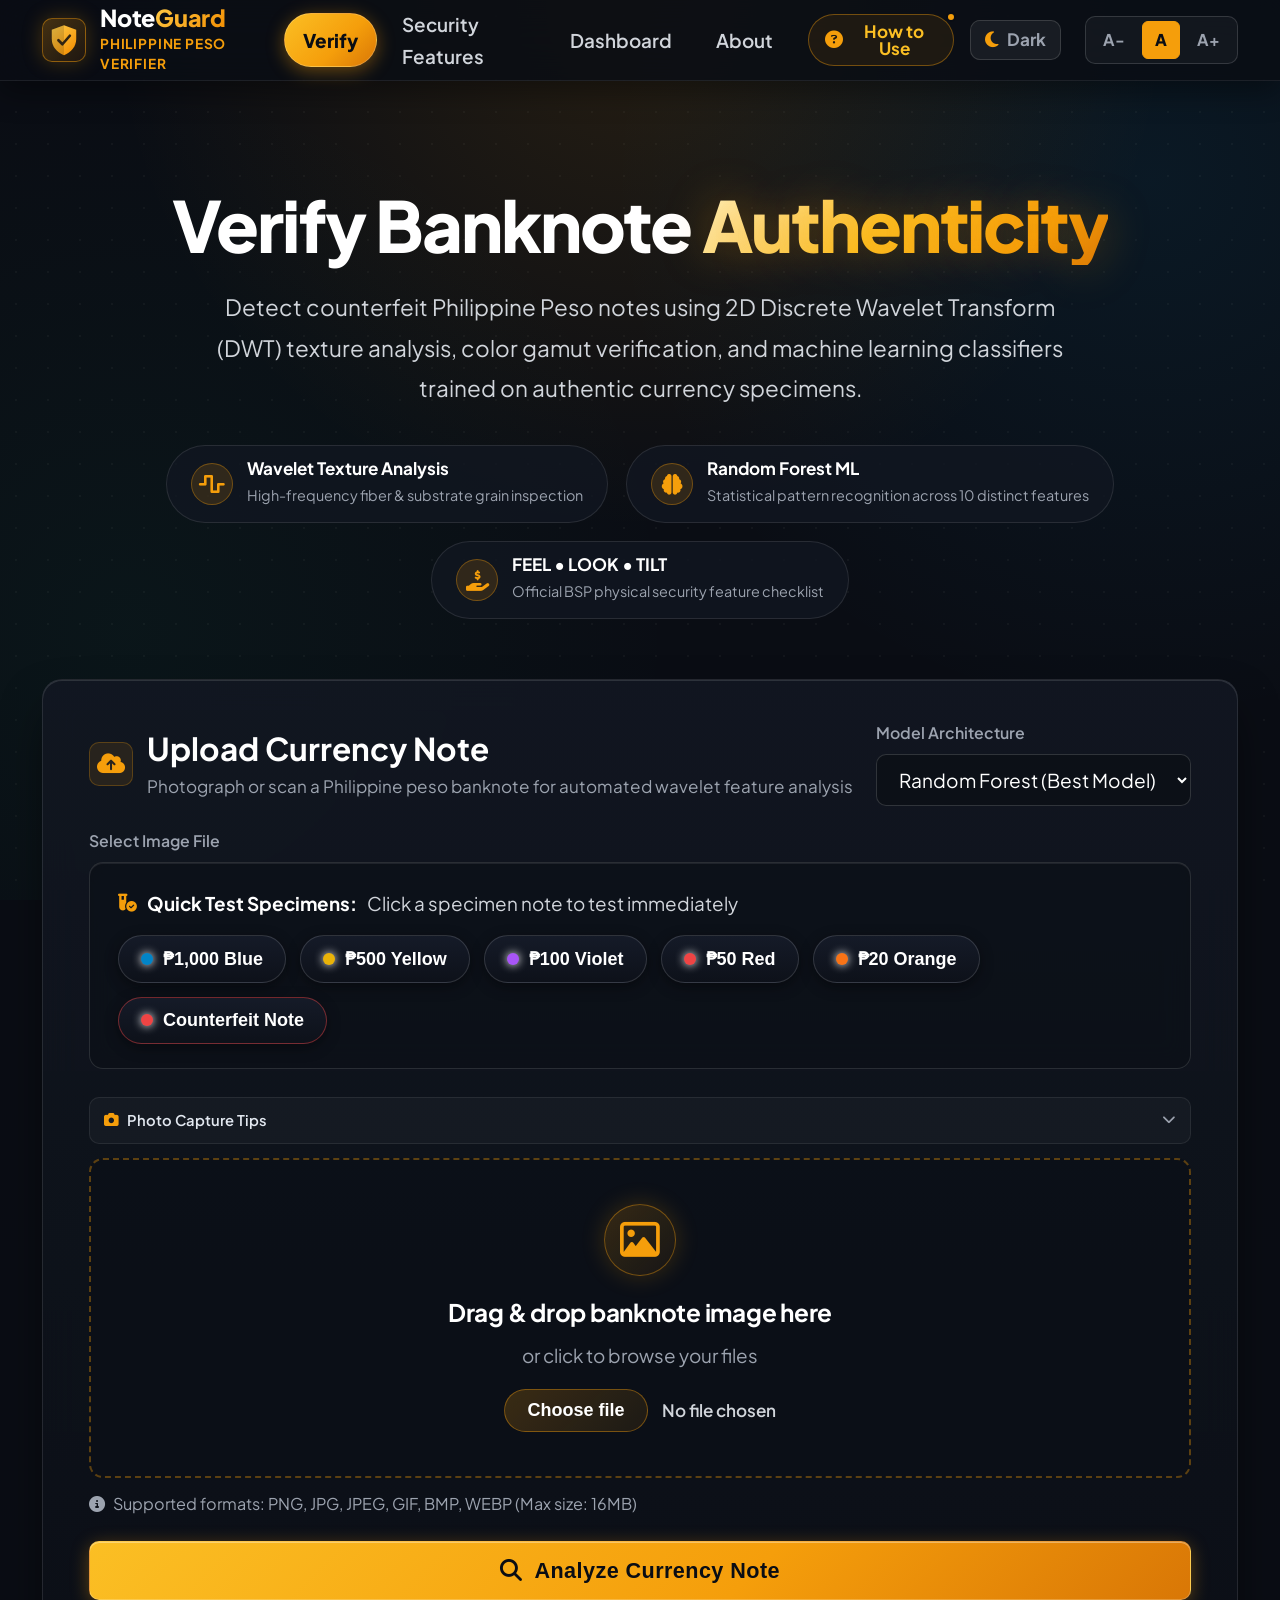
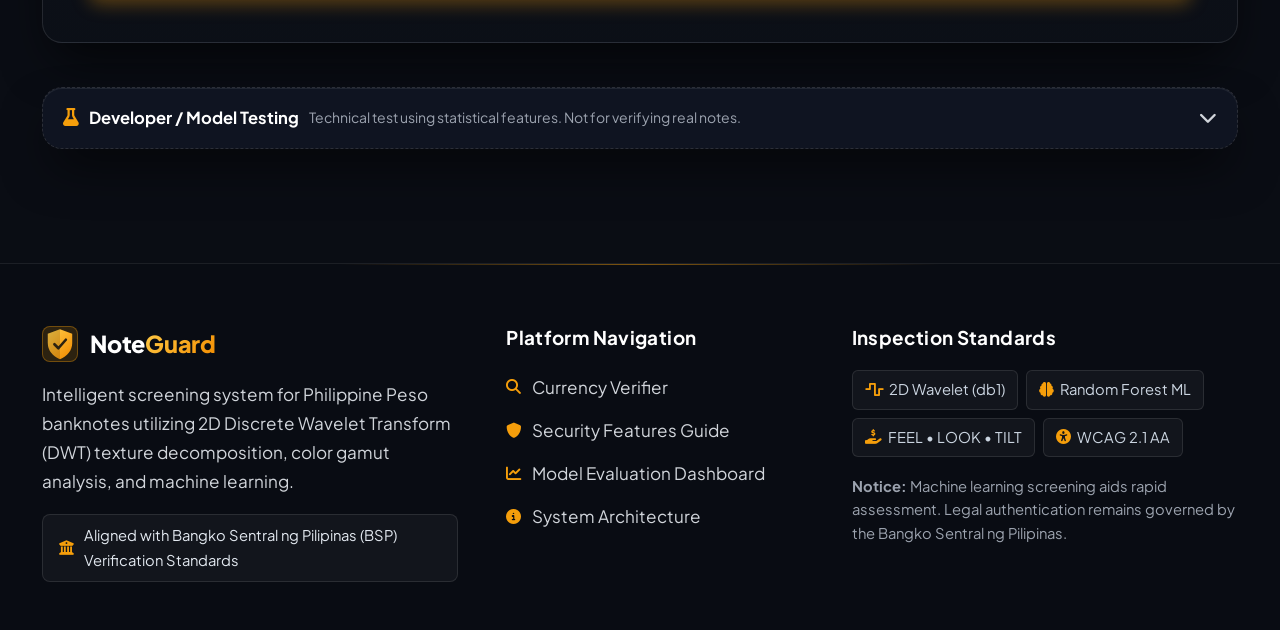
==== commit c9fab8eb: "Soften light theme palette, update Chart.js colors, and sync root companion pages" ====
--- a/index.html
+++ b/index.html
@@ -19,9 +19,9 @@
         color-scheme: dark;
       }
       html[data-theme="light"], html[data-theme="light"] body {
-        background-color: #f8fafc !important;
-        background: #f8fafc !important;
-        color: #1e293b !important;
+        background-color: #f4efe6 !important;
+        background: #f4efe6 !important;
+        color: #2b303a !important;
         color-scheme: light;
       }
     </style>
@@ -34,7 +34,7 @@
           var savedTheme = localStorage.getItem("noteguard_theme") || "dark";
           document.documentElement.setAttribute("data-theme", savedTheme);
           var metaColor = document.querySelector('meta[name="theme-color"]');
-          if (metaColor) metaColor.setAttribute("content", savedTheme === "light" ? "#f8fafc" : "#0a0d14");
+          if (metaColor) metaColor.setAttribute("content", savedTheme === "light" ? "#f4efe6" : "#0a0d14");
         } catch (e) {}
 
         try {
@@ -1078,7 +1078,7 @@
           root.setAttribute("data-theme", theme);
           try { localStorage.setItem("noteguard_theme", theme); } catch(e){}
           var metaColor = document.querySelector('meta[name="theme-color"]');
-          if (metaColor) metaColor.setAttribute("content", theme === "light" ? "#f8fafc" : "#0a0d14");
+          if (metaColor) metaColor.setAttribute("content", theme === "light" ? "#f4efe6" : "#0a0d14");
           var metaScheme = document.querySelector('meta[name="color-scheme"]');
           if (metaScheme) metaScheme.setAttribute("content", theme === "light" ? "light dark" : "dark");
 
--- a/static/css/style.css
+++ b/static/css/style.css
@@ -2828,55 +2828,56 @@
 }
 
 /* ==========================================================================
-   LIGHT MODE DESIGN SPECIFICATIONS (WCAG AA High-Contrast)
+   LIGHT MODE DESIGN SPECIFICATIONS (Warm Paper & Soft Comfort)
    ========================================================================== */
 html[data-theme="light"] {
-  --bg-dark: #f8fafc;
-  --bg-card: #ffffff;
-  --bg-card-hover: #f1f5f9;
-  --bg-inset: #f1f5f9;
-  --card-border: rgba(0, 0, 0, 0.08);
-  --card-border-light: rgba(0, 0, 0, 0.12);
-  --card-shadow: 0 10px 25px -5px rgba(0, 0, 0, 0.06), 0 8px 10px -6px rgba(0, 0, 0, 0.04);
+  --bg-dark: #f4efe6;
+  --bg-card: #faf6ef;
+  --bg-card-hover: #f5f0e7;
+  --bg-inset: #ede7dc;
+  --card-border: #ded7c9;
+  --card-border-light: #d6cebe;
+  --card-shadow: 0 10px 24px -6px rgba(44, 38, 28, 0.06), 0 4px 10px -4px rgba(44, 38, 28, 0.04);
   
-  --input-bg: #ffffff;
-  --input-border: rgba(0, 0, 0, 0.18);
-  --input-border-focus: #d97706;
-  --input-focus-glow: 0 0 0 3px rgba(217, 119, 6, 0.25);
+  --input-bg: #faf7f2;
+  --input-border: #d4ccbd;
+  --input-border-focus: #b45f06;
+  --input-focus-glow: 0 0 0 3px rgba(180, 95, 6, 0.22);
   
-  --color-primary: #d97706;
-  --color-primary-hover: #b45309;
-  --color-primary-bg: rgba(217, 119, 6, 0.12);
+  --color-primary: #b45f06;
+  --color-primary-hover: #964f05;
+  --color-primary-bg: rgba(180, 95, 6, 0.1);
   
-  --text-main: #0f172a;
-  --text-body: #334155;
-  --text-muted: #64748b;
-  --text-faint: #94a3b8;
+  --text-main: #1f2433;
+  --text-body: #3d4352;
+  --text-muted: #5b5f6b;
+  --text-faint: #818694;
   
-  --color-genuine: #059669;
-  --color-genuine-bg: rgba(5, 150, 105, 0.1);
-  --color-genuine-border: rgba(5, 150, 105, 0.35);
+  --color-genuine: #047857;
+  --color-genuine-bg: rgba(4, 120, 87, 0.09);
+  --color-genuine-border: rgba(4, 120, 87, 0.35);
   
-  --color-forged: #dc2626;
-  --color-forged-bg: rgba(220, 38, 38, 0.08);
-  --color-forged-border: rgba(220, 38, 38, 0.35);
+  --color-forged: #b91c1c;
+  --color-forged-bg: rgba(185, 28, 28, 0.09);
+  --color-forged-border: rgba(185, 28, 28, 0.35);
   
-  --color-warning: #d97706;
-  --color-warning-bg: rgba(217, 119, 6, 0.1);
-  --color-warning-border: rgba(217, 119, 6, 0.35);
+  --color-warning: #b45f06;
+  --color-warning-bg: rgba(180, 95, 6, 0.1);
+  --color-warning-border: rgba(180, 95, 6, 0.35);
 }
 
 /* Light Theme Background & Typography */
 html[data-theme="light"],
 html[data-theme="light"] body {
   background-color: var(--bg-dark);
+  background-image: none !important;
   color: var(--text-body);
 }
 
 html[data-theme="light"] .navbar {
-  background: rgba(255, 255, 255, 0.94);
-  border-bottom: 1px solid rgba(0, 0, 0, 0.08);
-  box-shadow: 0 2px 10px rgba(0, 0, 0, 0.03);
+  background: rgba(244, 239, 230, 0.94);
+  border-bottom: 1px solid #ddd5c8;
+  box-shadow: 0 2px 8px rgba(44, 38, 28, 0.04);
 }
 
 html[data-theme="light"] .brand-name,
@@ -2899,7 +2900,22 @@
 html[data-theme="light"] .about-step-title,
 html[data-theme="light"] .wavelet-theory-title,
 html[data-theme="light"] .tech-badge-pill {
-  color: #0f172a !important;
+  color: var(--text-main) !important;
+}
+
+html[data-theme="light"] .gradient-text {
+  background: linear-gradient(135deg, #b45f06 0%, #d97706 50%, #964f05 100%);
+  -webkit-background-clip: text;
+  background-clip: text;
+  -webkit-text-fill-color: transparent;
+  text-shadow: none;
+}
+
+html[data-theme="light"] .brand-name-accent {
+  background: linear-gradient(135deg, #b45f06 0%, #d97706 100%);
+  -webkit-background-clip: text;
+  background-clip: text;
+  -webkit-text-fill-color: transparent;
 }
 
 html[data-theme="light"] .hero-desc,
@@ -2911,16 +2927,16 @@
 html[data-theme="light"] .wavelet-theory-desc,
 html[data-theme="light"] .data-table td,
 html[data-theme="light"] .helper-text {
-  color: #334155;
+  color: var(--text-muted);
 }
 
 html[data-theme="light"] .nav-link {
-  color: #64748b;
+  color: var(--text-muted);
 }
 
 html[data-theme="light"] .nav-link:hover {
-  color: #0f172a;
-  background: rgba(0, 0, 0, 0.05);
+  color: var(--text-main);
+  background: rgba(44, 38, 28, 0.05);
 }
 
 html[data-theme="light"] .nav-link.active {
@@ -2930,29 +2946,29 @@
 
 /* Light Theme Buttons & Form Controls */
 html[data-theme="light"] .theme-toggle-btn {
-  background: rgba(0, 0, 0, 0.04);
-  border-color: rgba(0, 0, 0, 0.12);
-  color: #475569;
+  background: rgba(44, 38, 28, 0.05);
+  border-color: #d6cebe;
+  color: var(--text-muted);
 }
 
 html[data-theme="light"] .theme-toggle-btn:hover {
-  background: rgba(0, 0, 0, 0.08);
-  border-color: rgba(0, 0, 0, 0.2);
-  color: #0f172a;
+  background: rgba(44, 38, 28, 0.08);
+  border-color: #beb4a0;
+  color: var(--text-main);
 }
 
 html[data-theme="light"] .text-size-toggle {
-  background: rgba(0, 0, 0, 0.04);
-  border-color: rgba(0, 0, 0, 0.12);
+  background: rgba(44, 38, 28, 0.04);
+  border-color: #d6cebe;
 }
 
 html[data-theme="light"] .text-size-btn {
-  color: #475569;
+  color: var(--text-muted);
 }
 
 html[data-theme="light"] .text-size-btn:hover {
-  color: #0f172a;
-  background: rgba(0, 0, 0, 0.08);
+  color: var(--text-main);
+  background: rgba(44, 38, 28, 0.08);
 }
 
 html[data-theme="light"] .text-size-btn.active {
@@ -2961,149 +2977,213 @@
 }
 
 html[data-theme="light"] .btn-gold {
-  background: var(--color-primary);
+  background: linear-gradient(135deg, #d97706 0%, #b45f06 100%);
   color: #ffffff;
+  box-shadow: 0 4px 14px rgba(180, 95, 6, 0.25);
 }
 
 html[data-theme="light"] .btn-gold:hover {
-  background: var(--color-primary-hover);
+  background: linear-gradient(135deg, #b45f06 0%, #964f05 100%);
   color: #ffffff;
-  box-shadow: 0 0 16px rgba(217, 119, 6, 0.3);
+  box-shadow: 0 6px 18px rgba(180, 95, 6, 0.35);
 }
 
 html[data-theme="light"] .btn-outline {
-  background: #ffffff;
-  border-color: rgba(0, 0, 0, 0.18);
-  color: #1e293b;
+  background: #faf7f2;
+  border-color: #ded7c9;
+  color: var(--text-main);
 }
 
 html[data-theme="light"] .btn-outline:hover {
-  background: #f8fafc;
-  border-color: rgba(0, 0, 0, 0.32);
+  background: #f4efe6;
+  border-color: #beb4a0;
+}
+
+html[data-theme="light"] .btn-secondary {
+  background: #ede7dc;
+  border-color: #ded7c9;
+  color: var(--text-main);
+}
+
+html[data-theme="light"] .btn-secondary:hover {
+  background: #e6dfd2;
+  border-color: #beb4a0;
 }
 
 html[data-theme="light"] .form-select,
-html[data-theme="light"] .form-input {
-  background: #ffffff;
-  color: #0f172a;
-  border-color: rgba(0, 0, 0, 0.2);
+html[data-theme="light"] .form-input,
+html[data-theme="light"] .form-control {
+  background: #faf7f2;
+  color: var(--text-main);
+  border-color: #d4ccbd;
 }
 
 /* Light Theme Cards & Subsections */
 html[data-theme="light"] .card {
-  background: #ffffff;
-  border-color: rgba(0, 0, 0, 0.08);
-  box-shadow: 0 10px 25px -5px rgba(0, 0, 0, 0.05), 0 8px 10px -6px rgba(0, 0, 0, 0.03);
+  background: var(--bg-card);
+  border-color: var(--card-border);
+  box-shadow: var(--card-shadow);
+}
+
+html[data-theme="light"] .hero-features-ribbon {
+  background: var(--bg-card);
+  border-color: var(--card-border);
+  box-shadow: var(--card-shadow);
+}
+
+html[data-theme="light"] .feature-icon-circle {
+  background: rgba(180, 95, 6, 0.1);
+  border-color: rgba(180, 95, 6, 0.3);
+  color: var(--color-primary);
+}
+
+html[data-theme="light"] .hero-feature-item strong {
+  color: var(--text-main);
+}
+
+html[data-theme="light"] .hero-feature-item span {
+  color: var(--text-muted);
 }
 
 html[data-theme="light"] .upload-dropzone {
-  background: #f8fafc;
-  border-color: rgba(0, 0, 0, 0.18);
+  background: #f6f1e8;
+  border-color: #d4ccbd;
 }
 
 html[data-theme="light"] .upload-dropzone.dragover {
-  background: rgba(217, 119, 6, 0.06);
+  background: rgba(180, 95, 6, 0.08);
   border-color: var(--color-primary);
 }
 
 html[data-theme="light"] .dropzone-prompt {
-  color: #0f172a;
+  color: var(--text-main);
+}
+
+html[data-theme="light"] .dropzone-sub {
+  color: var(--text-muted);
 }
 
 html[data-theme="light"] .btn-file-select {
-  background: #ffffff;
-  border-color: rgba(0, 0, 0, 0.18);
-  color: #0f172a;
+  background: #faf7f2;
+  border-color: #d4ccbd;
+  color: var(--text-main);
 }
 
 html[data-theme="light"] .btn-file-select:hover {
-  background: #f1f5f9;
+  background: #ede7dc;
+  border-color: var(--color-primary);
+}
+
+html[data-theme="light"] .file-name-display {
+  color: var(--text-muted);
 }
 
 html[data-theme="light"] .capture-tips-box {
-  background: #f8fafc;
-  border-color: rgba(0, 0, 0, 0.08);
+  background: #f6f1e8;
+  border-color: #ded7c9;
 }
 
 html[data-theme="light"] .capture-tips-title {
-  color: #0f172a;
+  color: var(--text-main);
 }
 
 html[data-theme="light"] .capture-tips-body {
-  background: #ffffff;
+  background: #faf7f2;
+  border-top-color: #ded7c9;
+}
+
+html[data-theme="light"] .capture-tips-body ul li {
+  color: var(--text-body);
 }
 
 html[data-theme="light"] .capture-tips-body ul li strong {
-  color: #0f172a;
+  color: var(--text-main);
 }
 
 /* Light Theme Security Page Elements */
 html[data-theme="light"] .bsp-step-card {
-  background: #f8fafc;
-  border-color: rgba(0, 0, 0, 0.08);
+  background: #f6f1e8;
+  border-color: #ded7c9;
 }
 
 html[data-theme="light"] .bsp-step-card:hover {
-  background: #ffffff;
-  border-color: rgba(0, 0, 0, 0.16);
-  box-shadow: 0 8px 20px -4px rgba(0, 0, 0, 0.08);
+  background: #faf7f2;
+  border-color: #beb4a0;
+  box-shadow: 0 8px 18px -4px rgba(44, 38, 28, 0.08);
+}
+
+html[data-theme="light"] .bsp-step-title {
+  color: var(--text-main);
+}
+
+html[data-theme="light"] .denom-tabs-nav {
+  background: #ede7dc;
+  border-color: #ded7c9;
 }
 
 html[data-theme="light"] .denom-tab-btn {
-  background: #f8fafc;
-  border-color: rgba(0, 0, 0, 0.08);
+  background: #faf7f2;
+  border-color: #ded7c9;
 }
 
 html[data-theme="light"] .denom-tab-btn:hover {
   background: #ffffff;
-  border-color: rgba(0, 0, 0, 0.18);
+  border-color: #beb4a0;
 }
 
 html[data-theme="light"] .denom-tab-btn.active {
-  background: rgba(217, 119, 6, 0.08);
+  background: rgba(180, 95, 6, 0.12);
   border-color: var(--color-primary);
-  box-shadow: 0 0 20px rgba(217, 119, 6, 0.2);
+  box-shadow: 0 4px 14px rgba(180, 95, 6, 0.2);
+}
+
+html[data-theme="light"] .denom-tab-sub {
+  color: var(--text-muted);
 }
 
 html[data-theme="light"] .denom-big-numeral {
-  background: #ffffff;
-  border-color: rgba(0, 0, 0, 0.14);
-  color: #0f172a;
+  background: #faf7f2;
+  border-color: #ded7c9;
+  color: var(--text-main);
 }
 
 html[data-theme="light"] .denom-meta-card {
-  background: #f8fafc;
-  border-color: rgba(0, 0, 0, 0.08);
+  background: #f6f1e8;
+  border-color: #ded7c9;
 }
 
 html[data-theme="light"] .denom-meta-card:hover {
-  background: #ffffff;
-  border-color: rgba(0, 0, 0, 0.18);
+  background: #faf7f2;
+  border-color: #beb4a0;
+}
+
+html[data-theme="light"] .denom-meta-label {
+  color: var(--text-muted);
 }
 
 html[data-theme="light"] .security-checklist-item {
-  background: #f8fafc;
-  border-color: rgba(0, 0, 0, 0.08);
+  background: #f6f1e8;
+  border-color: #ded7c9;
 }
 
 html[data-theme="light"] .security-checklist-item:hover {
-  background: #ffffff;
-  border-color: rgba(0, 0, 0, 0.18);
+  background: #faf7f2;
+  border-color: #beb4a0;
 }
 
 html[data-theme="light"] .custom-checkbox {
-  background: #ffffff;
-  border-color: rgba(0, 0, 0, 0.3);
+  background: #faf7f2;
+  border-color: #beb4a0;
 }
 
 html[data-theme="light"] .security-checklist-item.verified {
-  background: rgba(5, 150, 105, 0.07);
-  border-color: rgba(5, 150, 105, 0.45);
+  background: rgba(4, 120, 87, 0.08);
+  border-color: rgba(4, 120, 87, 0.4);
 }
 
 html[data-theme="light"] .security-checklist-item.verified .custom-checkbox {
-  background: #059669;
-  border-color: #059669;
+  background: #047857;
+  border-color: #047857;
   color: #ffffff;
 }
 
@@ -3112,106 +3192,242 @@
 }
 
 html[data-theme="light"] .checklist-progress-wrap {
-  background: rgba(0, 0, 0, 0.08);
+  background: #ded7c9;
 }
 
 html[data-theme="light"] .checklist-result.pending {
-  background: #f8fafc;
-  border-color: rgba(0, 0, 0, 0.1);
-  color: #334155;
+  background: #f6f1e8;
+  border-color: #ded7c9;
+  color: var(--text-muted);
 }
 
 html[data-theme="light"] .protocol-step-card {
-  background: #f8fafc;
-  border-color: rgba(0, 0, 0, 0.08);
+  background: #f6f1e8;
+  border-color: #ded7c9;
 }
 
 html[data-theme="light"] .protocol-step-card:hover {
-  background: #ffffff;
-  border-color: rgba(220, 38, 38, 0.3);
+  background: #faf7f2;
+  border-color: rgba(185, 28, 28, 0.35);
 }
 
 /* Light Theme Dashboard & About */
 html[data-theme="light"] .metric-card {
-  background: #ffffff;
-  border-color: rgba(0, 0, 0, 0.08);
+  background: var(--bg-card);
+  border-color: var(--card-border);
+}
+
+html[data-theme="light"] .metric-label {
+  color: var(--text-muted);
+}
+
+html[data-theme="light"] .metric-sub {
+  color: var(--text-muted);
 }
 
 html[data-theme="light"] .best-model-banner {
-  background: #ffffff;
-  border-color: rgba(0, 0, 0, 0.08);
+  background: var(--bg-card);
+  border-color: var(--card-border);
   border-left-color: var(--color-primary);
 }
 
 html[data-theme="light"] .best-stat-box {
-  background: #f8fafc;
-  border-color: rgba(0, 0, 0, 0.08);
+  background: #f6f1e8;
+  border-color: #ded7c9;
+}
+
+html[data-theme="light"] .best-stat-label {
+  color: var(--text-muted);
 }
 
 html[data-theme="light"] .model-spec-card {
-  background: #ffffff;
-  border-color: rgba(0, 0, 0, 0.08);
+  background: var(--bg-card);
+  border-color: var(--card-border);
 }
 
 html[data-theme="light"] .metric-mini-tile {
-  background: #f8fafc;
-  border-color: rgba(0, 0, 0, 0.06);
+  background: #f6f1e8;
+  border-color: #ded7c9;
+}
+
+html[data-theme="light"] .metric-mini-tile .label {
+  color: var(--text-muted);
+}
+
+html[data-theme="light"] .confusion-matrix-table td {
+  border-color: #ded7c9;
+}
+
+html[data-theme="light"] .cm-cell.hit {
+  background: rgba(4, 120, 87, 0.08);
+  border-color: rgba(4, 120, 87, 0.35) !important;
+}
+
+html[data-theme="light"] .cm-cell.miss {
+  background: rgba(185, 28, 28, 0.08);
+  border-color: rgba(185, 28, 28, 0.35) !important;
 }
 
 html[data-theme="light"] .data-table {
-  background: #ffffff;
+  background: var(--bg-card);
 }
 
 html[data-theme="light"] .data-table th {
-  background: #f1f5f9;
-  color: #475569;
-  border-color: rgba(0, 0, 0, 0.08);
+  background: #ede7dc;
+  color: var(--text-main);
+  border-color: #ded7c9;
 }
 
 html[data-theme="light"] .data-table td {
-  border-color: rgba(0, 0, 0, 0.06);
-  color: #334155;
+  border-color: #ded7c9;
+  color: var(--text-body);
 }
 
 html[data-theme="light"] .data-table tr:hover td {
-  background: rgba(0, 0, 0, 0.02);
+  background: rgba(44, 38, 28, 0.03);
 }
 
 html[data-theme="light"] .chart-box {
-  background: #ffffff;
-  border-color: rgba(0, 0, 0, 0.08);
+  background: var(--bg-card);
+  border-color: var(--card-border);
+}
+
+html[data-theme="light"] .chart-title {
+  color: var(--text-main);
 }
 
 html[data-theme="light"] .about-step-card {
-  background: #f8fafc;
-  border-color: rgba(0, 0, 0, 0.08);
+  background: #f6f1e8;
+  border-color: #ded7c9;
 }
 
 html[data-theme="light"] .wavelet-theory-card {
-  background: #f8fafc;
-  border-color: rgba(0, 0, 0, 0.08);
+  background: #f6f1e8;
+  border-color: #ded7c9;
 }
 
 html[data-theme="light"] .tech-badge-pill {
-  background: #f8fafc;
-  border-color: rgba(0, 0, 0, 0.1);
-  color: #334155;
+  background: #f6f1e8;
+  border-color: #ded7c9;
+  color: var(--text-body);
 }
 
 html[data-theme="light"] .tech-badge-pill:hover {
-  background: #ffffff;
+  background: #faf7f2;
   border-color: var(--color-primary);
   color: var(--color-primary);
 }
 
 html[data-theme="light"] .footer {
-  background: #f1f5f9;
-  border-top: 1px solid rgba(0, 0, 0, 0.08);
-  color: #64748b;
+  background: #ede7dc;
+  border-top: 1px solid #ded7c9;
+  color: var(--text-muted);
 }
 
 html[data-theme="light"] .footer strong {
-  color: #0f172a;
+  color: var(--text-main);
+}
+
+/* Light Theme Results & Visualizers */
+html[data-theme="light"] .verdict-box-card {
+  background: #f6f1e8;
+  border-color: #ded7c9;
+}
+
+html[data-theme="light"] .verdict-box-card.genuine {
+  background: rgba(4, 120, 87, 0.08);
+  border-color: rgba(4, 120, 87, 0.4);
+}
+
+html[data-theme="light"] .verdict-box-card.forged {
+  background: rgba(185, 28, 28, 0.08);
+  border-color: rgba(185, 28, 28, 0.4);
+}
+
+html[data-theme="light"] .confidence-box-card {
+  background: #f6f1e8;
+  border-color: #ded7c9;
+}
+
+html[data-theme="light"] .confidence-card-label,
+html[data-theme="light"] .verdict-card-label {
+  color: var(--text-muted);
+}
+
+html[data-theme="light"] .confidence-large-number {
+  color: var(--text-main);
+}
+
+html[data-theme="light"] .confidence-track {
+  background: #ded7c9;
+}
+
+html[data-theme="light"] .plain-explanation {
+  background: #f6f1e8;
+  border-color: #ded7c9;
+  color: var(--text-body);
+}
+
+html[data-theme="light"] .wavelet-range-table th {
+  background: #ede7dc;
+  color: var(--text-main);
+  border-color: #ded7c9;
+}
+
+html[data-theme="light"] .wavelet-range-table td {
+  border-color: #ded7c9;
+  color: var(--text-body);
+}
+
+html[data-theme="light"] .range-slider-track {
+  background: #ded7c9;
+}
+
+html[data-theme="light"] .dwt-decomposition-box {
+  background: #f6f1e8;
+  border-color: #ded7c9;
+}
+
+html[data-theme="light"] .dwt-decomp-header {
+  color: var(--text-main);
+}
+
+html[data-theme="light"] .dwt-subband-cell {
+  background: #faf7f2;
+  border-color: #ded7c9;
+}
+
+html[data-theme="light"] .subband-tag {
+  color: var(--text-main);
+}
+
+html[data-theme="light"] .subband-desc {
+  color: var(--text-muted);
+}
+
+html[data-theme="light"] .disclaimer-banner {
+  background: #f6f1e8;
+  border-color: #ded7c9;
+  color: var(--text-body);
+}
+
+html[data-theme="light"] .scan-history-card {
+  background: var(--bg-card);
+  border-color: var(--card-border);
+}
+
+html[data-theme="light"] .scan-history-header h3 {
+  color: var(--text-main) !important;
+}
+
+html[data-theme="light"] .scan-history-item {
+  background: #f6f1e8;
+  border-color: #ded7c9;
+}
+
+html[data-theme="light"] .scan-history-item:hover {
+  background: #faf7f2;
+  border-color: #beb4a0;
 }
 
 
@@ -3279,10 +3495,10 @@
 }
 
 html[data-theme="light"] .specimen-chip {
-  background: #ffffff;
-  border-color: rgba(0, 0, 0, 0.12);
-  color: #0f172a;
-  box-shadow: 0 4px 12px rgba(0, 0, 0, 0.06);
+  background: #faf7f2;
+  border-color: #ded7c9;
+  color: var(--text-main);
+  box-shadow: 0 4px 10px rgba(44, 38, 28, 0.05);
 }
 
 .specimen-chip:hover {
@@ -3293,9 +3509,9 @@
 }
 
 html[data-theme="light"] .specimen-chip:hover {
-  background: #ffffff;
+  background: #f4efe6;
   border-color: var(--color-primary);
-  box-shadow: 0 8px 20px rgba(245, 158, 11, 0.2);
+  box-shadow: 0 6px 16px rgba(180, 95, 6, 0.18);
 }
 
 .specimen-chip.counterfeit {
@@ -3309,9 +3525,9 @@
 }
 
 html[data-theme="light"] .specimen-chip.counterfeit:hover {
-  background: #ffffff;
-  border-color: #ef4444;
-  box-shadow: 0 8px 20px rgba(239, 68, 68, 0.2);
+  background: #fdf5f5;
+  border-color: #b91c1c;
+  box-shadow: 0 6px 16px rgba(185, 28, 28, 0.18);
 }
 
 .chip-dot {
@@ -4726,35 +4942,63 @@
 
 /* Light Theme Overrides */
 html[data-theme="light"] .btn-how-to-use {
-  background: rgba(245, 158, 11, 0.1);
-  border-color: rgba(245, 158, 11, 0.5);
-  color: #b45309;
+  background: rgba(180, 95, 6, 0.1);
+  border-color: rgba(180, 95, 6, 0.4);
+  color: #b45f06;
 }
 
 html[data-theme="light"] .btn-how-to-use:hover {
-  background: rgba(245, 158, 11, 0.2);
-  border-color: #d97706;
+  background: rgba(180, 95, 6, 0.18);
+  border-color: #b45f06;
   color: #78350f;
 }
 
 html[data-theme="light"] .guide-modal-backdrop {
-  background: rgba(15, 23, 42, 0.7);
+  background: rgba(31, 36, 51, 0.55);
 }
 
 html[data-theme="light"] .guide-modal-dialog {
-  box-shadow: 0 24px 60px rgba(0, 0, 0, 0.25), 0 0 0 1px rgba(0, 0, 0, 0.06);
+  background: #faf6ef;
+  border-color: #ded7c9;
+  box-shadow: 0 24px 60px rgba(44, 38, 28, 0.2), 0 0 0 1px rgba(44, 38, 28, 0.05);
+}
+
+html[data-theme="light"] .guide-modal-header {
+  border-bottom-color: #ded7c9;
+  background: #f6f1e8;
+}
+
+html[data-theme="light"] .guide-modal-title {
+  color: var(--text-main);
+}
+
+html[data-theme="light"] .guide-modal-subtitle {
+  color: var(--text-muted);
+}
+
+html[data-theme="light"] .guide-modal-close-btn {
+  border-color: #ded7c9;
+  color: var(--text-muted);
+}
+
+html[data-theme="light"] .guide-modal-close-btn:hover {
+  background: rgba(185, 28, 28, 0.1);
+  border-color: rgba(185, 28, 28, 0.35);
+  color: #b91c1c;
 }
 
 html[data-theme="light"] .guide-stepper-bar {
-  background: #f8fafc;
+  background: #ede7dc;
+  border-bottom-color: #ded7c9;
 }
 
 html[data-theme="light"] .guide-step-dot {
-  background: rgba(0, 0, 0, 0.15);
+  background: rgba(44, 38, 28, 0.2);
 }
 
 html[data-theme="light"] .guide-step-dot.active {
   background: var(--color-primary);
+  box-shadow: 0 0 8px rgba(180, 95, 6, 0.4);
 }
 
 html[data-theme="light"] .guide-slide-card,
@@ -4762,39 +5006,55 @@
 html[data-theme="light"] .guide-upload-preview-mockup,
 html[data-theme="light"] .guide-pipeline-step,
 html[data-theme="light"] .guide-feature-point {
-  background: #f8fafc;
-  border-color: rgba(0, 0, 0, 0.08);
+  background: #f6f1e8;
+  border-color: #ded7c9;
 }
 
 html[data-theme="light"] .guide-nav-mockup,
 html[data-theme="light"] .guide-pill-mockup {
-  background: rgba(0, 0, 0, 0.05);
-  color: #334155;
+  background: rgba(44, 38, 28, 0.06);
+  color: var(--text-body);
 }
 
 html[data-theme="light"] .guide-nav-mockup {
-  color: #0f172a;
+  color: var(--text-main);
 }
 
 html[data-theme="light"] .guide-pill-mockup.active {
   background: var(--color-primary);
-  color: #0a0d14;
+  color: #ffffff;
 }
 
 html[data-theme="light"] .guide-sample-badge {
-  background: rgba(0, 0, 0, 0.06);
-  border-color: rgba(0, 0, 0, 0.1);
-  color: #334155;
+  background: #faf7f2;
+  border-color: #ded7c9;
+  color: var(--text-main);
+}
+
+html[data-theme="light"] .guide-modal-footer {
+  border-top-color: #ded7c9;
+  background: #f6f1e8;
 }
 
 html[data-theme="light"] .btn-guide-nav.outline {
-  border-color: rgba(0, 0, 0, 0.15);
-  color: #475569;
+  border-color: #ded7c9;
+  color: var(--text-muted);
 }
 
 html[data-theme="light"] .btn-guide-nav.outline:hover {
-  background: #f1f5f9;
-  color: #0f172a;
+  background: #ede7dc;
+  color: var(--text-main);
+}
+
+html[data-theme="light"] .btn-guide-nav.primary {
+  background: var(--color-primary);
+  border-color: var(--color-primary);
+  color: #ffffff;
+}
+
+html[data-theme="light"] .btn-guide-nav.gold {
+  background: linear-gradient(135deg, #d97706 0%, #b45f06 100%);
+  color: #ffffff;
 }
 
 /* Mobile Responsiveness */
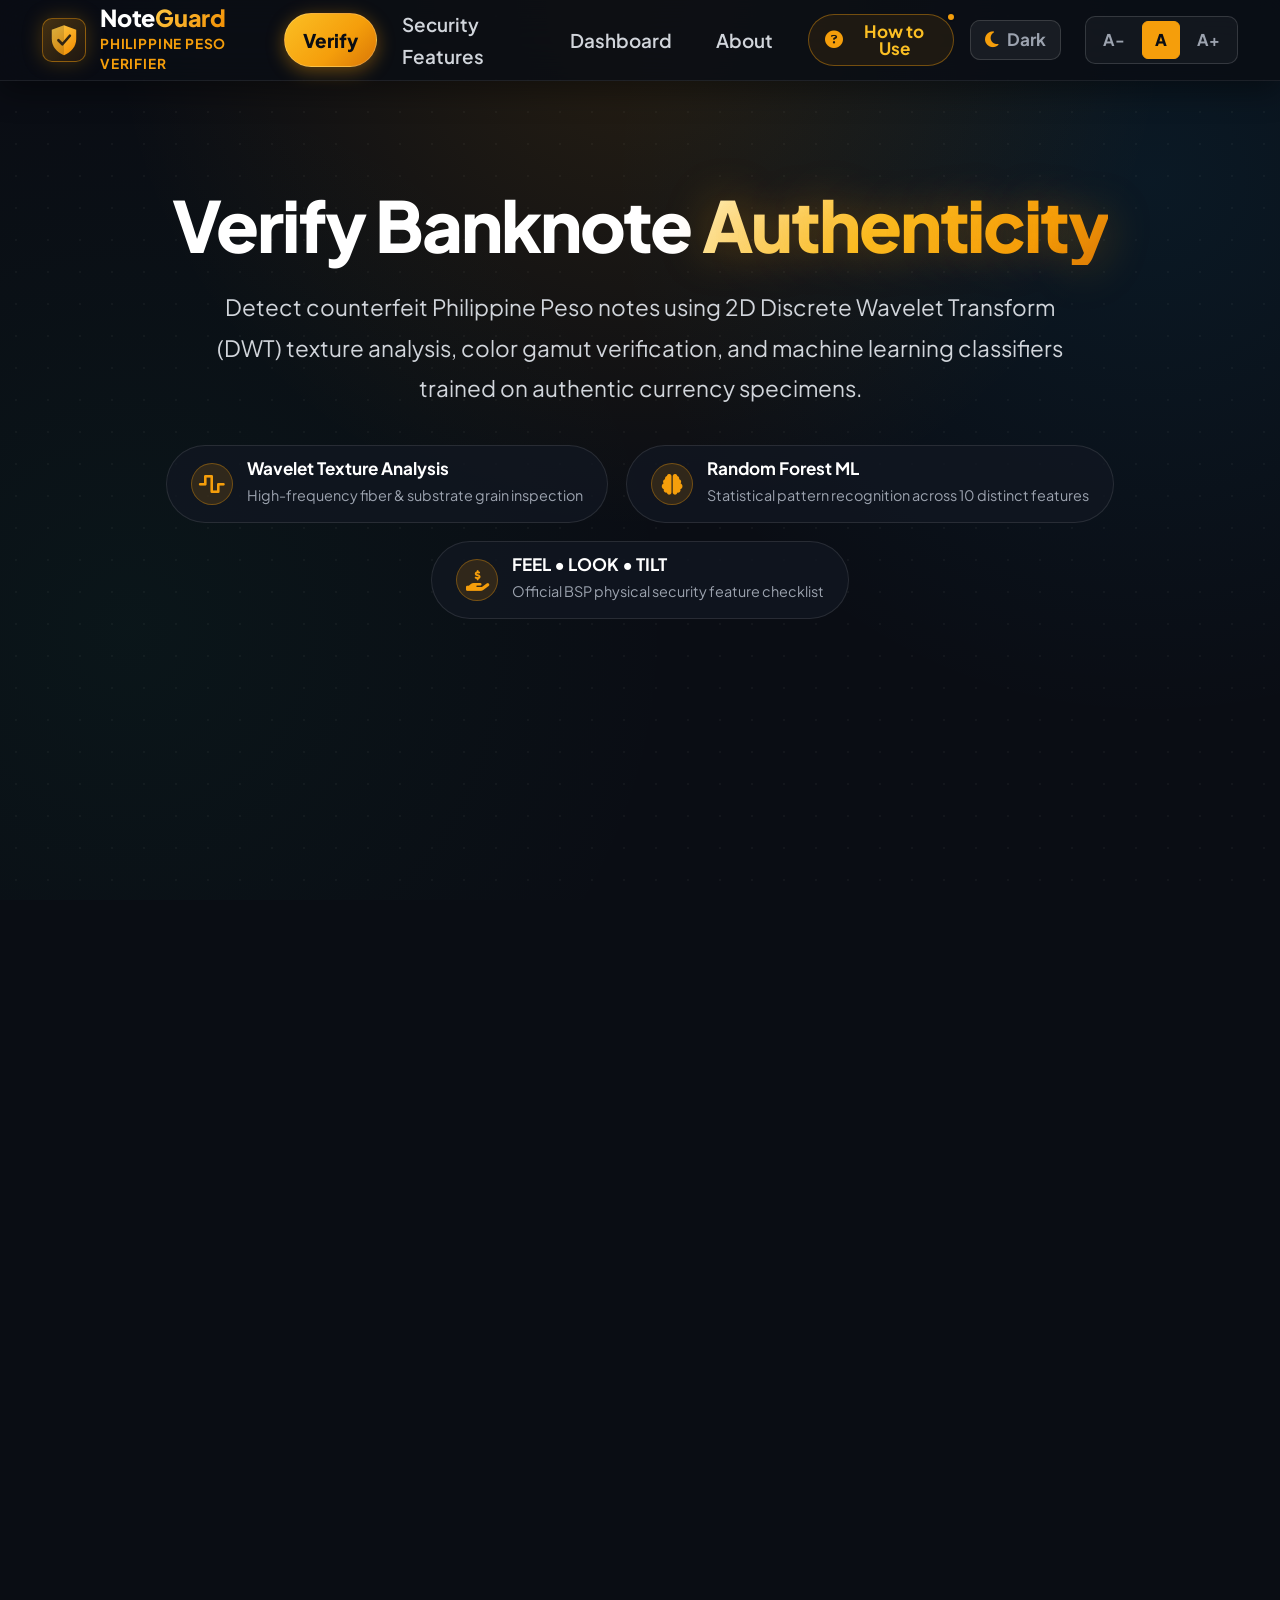
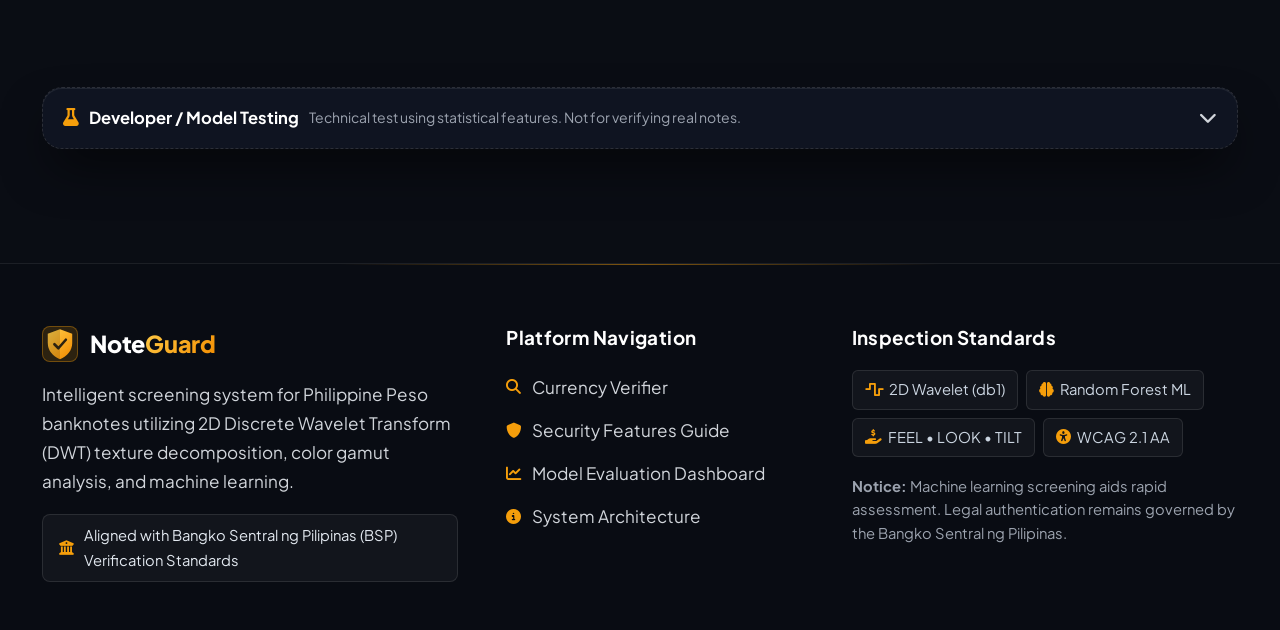
==== commit 4c636cde: "Group action buttons together on mobile navigation bar" ====
--- a/index.html
+++ b/index.html
@@ -115,7 +115,7 @@
     <link rel="stylesheet" href="https://cdnjs.cloudflare.com/ajax/libs/font-awesome/6.5.1/css/all.min.css" integrity="sha512-DTOQO9RWCH3ppGqcWaEA1BIZOC6xxalwEsw9c2QQeAIftl+Vegovlnee1c9QX4TctnWMn13TZye+giMm8e2LwA==" crossorigin="anonymous" referrerpolicy="no-referrer">
 
     <!-- App Stylesheet -->
-    <link rel="stylesheet" href="/static/css/style.css">
+    <link rel="stylesheet" href="/static/css/style.css?v=3.2">
 
     
 </head>
@@ -133,10 +133,6 @@
                 </div>
             </a>
 
-            <button class="nav-hamburger" id="navHamburger" aria-label="Toggle navigation">
-                <i class="fa-solid fa-bars"></i>
-            </button>
-
             
             <div class="nav-controls-right">
                 <nav class="nav-links" id="navLinks">
@@ -158,12 +154,17 @@
                     <span class="theme-label" id="themeLabel">Dark</span>
                 </button>
 
-                <!-- Text-Size Accessibility Controls (A- / A / A+) -->
-                <div class="text-size-toggle" role="group" aria-label="Text Size Accessibility Controls">
-                    <button type="button" class="text-size-btn" id="btnTextDec" aria-label="Decrease text size" title="Smaller text">A-</button>
-                    <button type="button" class="text-size-btn" id="btnTextReset" aria-label="Reset text size" title="Default text size (18px)">A</button>
-                    <button type="button" class="text-size-btn" id="btnTextInc" aria-label="Increase text size" title="Larger text">A+</button>
-                </div>
+                <!-- Desktop Text-Size Accessibility Controls (A- / A / A+) -->
+                <div class="text-size-toggle desktop-only" role="group" aria-label="Text Size Accessibility Controls">
+                    <button type="button" class="text-size-btn btn-text-dec" id="btnTextDec" aria-label="Decrease text size" title="Smaller text">A-</button>
+                    <button type="button" class="text-size-btn btn-text-reset" id="btnTextReset" aria-label="Reset text size" title="Default text size (18px)">A</button>
+                    <button type="button" class="text-size-btn btn-text-inc" id="btnTextInc" aria-label="Increase text size" title="Larger text">A+</button>
+                </div>
+
+                <!-- Hamburger Menu Trigger (Placed on far right) -->
+                <button class="nav-hamburger" id="navHamburger" aria-label="Toggle navigation">
+                    <i class="fa-solid fa-bars"></i>
+                </button>
             </div>
         </div>
     </header>
@@ -1109,39 +1110,42 @@
     <script>
       (function() {
         var root = document.documentElement;
-        var btnDec = document.getElementById("btnTextDec");
-        var btnReset = document.getElementById("btnTextReset");
-        var btnInc = document.getElementById("btnTextInc");
 
         function applyTextSize(size) {
           root.setAttribute("data-text-size", size);
           try { localStorage.setItem("noteguard_text_size", size); } catch(e){}
-          if (btnDec) btnDec.classList.toggle("active", size === "small");
-          if (btnReset) btnReset.classList.toggle("active", size === "normal");
-          if (btnInc) btnInc.classList.toggle("active", size === "large" || size === "xlarge");
+          document.querySelectorAll(".btn-text-dec").forEach(function(b) {
+            b.classList.toggle("active", size === "small");
+          });
+          document.querySelectorAll(".btn-text-reset").forEach(function(b) {
+            b.classList.toggle("active", size === "normal");
+          });
+          document.querySelectorAll(".btn-text-inc").forEach(function(b) {
+            b.classList.toggle("active", size === "large" || size === "xlarge");
+          });
         }
 
         var current = "normal";
         try { current = localStorage.getItem("noteguard_text_size") || "normal"; } catch(e){}
         applyTextSize(current);
 
-        if (btnDec) {
-          btnDec.addEventListener("click", function() {
+        document.querySelectorAll(".btn-text-dec").forEach(function(btn) {
+          btn.addEventListener("click", function() {
             var cur = root.getAttribute("data-text-size") || "normal";
             applyTextSize(cur === "xlarge" ? "large" : (cur === "large" ? "normal" : "small"));
           });
-        }
-        if (btnReset) {
-          btnReset.addEventListener("click", function() {
+        });
+        document.querySelectorAll(".btn-text-reset").forEach(function(btn) {
+          btn.addEventListener("click", function() {
             applyTextSize("normal");
           });
-        }
-        if (btnInc) {
-          btnInc.addEventListener("click", function() {
+        });
+        document.querySelectorAll(".btn-text-inc").forEach(function(btn) {
+          btn.addEventListener("click", function() {
             var cur = root.getAttribute("data-text-size") || "normal";
             applyTextSize(cur === "small" ? "normal" : (cur === "normal" ? "large" : "xlarge"));
           });
-        }
+        });
       })();
     </script>
 
--- a/static/css/style.css
+++ b/static/css/style.css
@@ -62,7 +62,7 @@
 }
 
 html {
-  font-size: 18px; /* Base 18px font size across the whole site */
+  font-size: 18px; /* Base 18px font size for desktop */
   line-height: 1.7;
   background-color: var(--bg-dark);
   background: var(--bg-dark);
@@ -82,6 +82,45 @@
 }
 html[data-text-size="xlarge"] {
   font-size: 22px;
+}
+
+/* Mobile Root Font Size Scaling: Standard comfortable sizes */
+@media (max-width: 768px) {
+  html {
+    font-size: 15px; /* Clean standard mobile base scale */
+    line-height: 1.55;
+  }
+  html[data-text-size="small"] {
+    font-size: 13.5px;
+  }
+  html[data-text-size="normal"] {
+    font-size: 15px;
+  }
+  html[data-text-size="large"] {
+    font-size: 16.5px;
+  }
+  html[data-text-size="xlarge"] {
+    font-size: 18px;
+  }
+}
+
+@media (max-width: 480px) {
+  html {
+    font-size: 14.5px; /* Compact mobile screens */
+    line-height: 1.5;
+  }
+  html[data-text-size="small"] {
+    font-size: 13px;
+  }
+  html[data-text-size="normal"] {
+    font-size: 14.5px;
+  }
+  html[data-text-size="large"] {
+    font-size: 16px;
+  }
+  html[data-text-size="xlarge"] {
+    font-size: 17.5px;
+  }
 }
 
 body {
@@ -316,6 +355,10 @@
   margin-left: 8px;
 }
 
+.nav-mobile-drawer-footer {
+  display: none;
+}
+
 .text-size-btn {
   background: transparent;
   border: 1px solid transparent;
@@ -1702,49 +1745,374 @@
   font-weight: 600;
 }
 
-/* Responsive tweaks */
+/* Responsive tweaks & Mobile Typography Scaling */
 @media (max-width: 768px) {
-  .hero-title {
-    font-size: 1.8rem;
+  .container {
+    padding: 0 16px;
+  }
+
+  /* Header & Navbar for Mobile */
+  .navbar {
+    position: sticky;
+    top: 0;
+    z-index: 200;
+  }
+  .nav-container {
+    height: 64px;
+    padding: 0 4px;
+    display: flex;
+    justify-content: space-between;
+    align-items: center;
+  }
+  .brand {
+    gap: 10px;
+    min-width: 0;
+    flex-shrink: 1;
+  }
+  .brand-icon {
+    width: 38px;
+    height: 38px;
+    flex-shrink: 0;
+    padding: 3px;
+  }
+  .brand-text-col {
+    overflow: hidden;
+    min-width: 0;
+  }
+  .brand-name {
+    font-size: 1.15rem;
+    line-height: 1.15;
+    white-space: nowrap;
+    overflow: hidden;
+    text-overflow: ellipsis;
+  }
+  .brand-subtitle {
+    font-size: 0.65rem !important;
+    letter-spacing: 0.04em;
+    white-space: nowrap;
+    overflow: hidden;
+    text-overflow: ellipsis;
+  }
+  .nav-controls-right {
+    gap: 8px;
+    display: flex;
+    align-items: center;
+    justify-content: flex-end;
+    flex-shrink: 0;
+    margin-left: auto;
+  }
+
+  /* Completely remove text size controls (A- / A / A+) on mobile */
+  .text-size-toggle,
+  .text-size-toggle.desktop-only {
+    display: none !important;
+  }
+
+  /* Compact Theme Toggle Button (Icon only on mobile) */
+  .theme-toggle-btn {
+    width: 38px;
+    height: 38px;
+    padding: 0;
+    display: inline-flex;
+    align-items: center;
+    justify-content: center;
+    border-radius: var(--radius-sm);
+    min-width: 38px;
+  }
+  .theme-toggle-btn .theme-label {
+    display: none !important;
+  }
+  .theme-toggle-btn i {
+    font-size: 1rem;
+    margin: 0;
+  }
+
+  /* Compact How to Use Button (Icon only on mobile) */
+  .btn-how-to-use {
+    width: 38px;
+    height: 38px;
+    padding: 0;
+    display: inline-flex;
+    align-items: center;
+    justify-content: center;
+    border-radius: var(--radius-sm);
+    min-width: 38px;
+    min-height: 38px;
+  }
+  .how-to-use-text {
+    display: none !important;
+  }
+  .btn-how-to-use i {
+    font-size: 1rem;
+    margin: 0;
+  }
+
+  /* Hamburger Menu Button */
+  .nav-hamburger {
+    display: inline-flex;
+    align-items: center;
+    justify-content: center;
+    width: 38px;
+    height: 38px;
+    padding: 0;
+    min-width: 38px;
+    font-size: 1.05rem;
+    border-radius: var(--radius-sm);
+    border: 1px solid rgba(255, 255, 255, 0.16);
+    background: rgba(255, 255, 255, 0.05);
+    color: #f1f5f9;
+    cursor: pointer;
+    transition: all 0.2s ease;
+  }
+  .nav-hamburger:hover,
+  .nav-hamburger:active {
+    background: rgba(255, 255, 255, 0.12);
+    border-color: rgba(255, 255, 255, 0.3);
+  }
+
+  /* Hero Section */
+  .hero-header {
+    margin: 28px auto 24px auto;
+  }
+  .hero-badge {
+    padding: 6px 16px;
+    font-size: 0.78rem;
+    margin-bottom: 16px;
+  }
+  h1, .hero-title {
+    font-size: 1.65rem;
+    line-height: 1.22;
+    margin-bottom: 12px;
+    letter-spacing: -0.015em;
+  }
+  .hero-desc {
+    font-size: 0.95rem;
+    line-height: 1.55;
+    padding: 0 4px;
+    max-width: 100%;
+  }
+
+  /* Hero Feature Ribbon */
+  .hero-features-ribbon {
+    gap: 10px;
+    margin-top: 20px;
+  }
+  .hero-feature-item {
+    padding: 10px 14px;
+    gap: 10px;
+    width: 100%;
+    max-width: 360px;
+    margin: 0 auto;
+  }
+  .hero-feature-item strong {
+    font-size: 0.88rem;
+  }
+  .hero-feature-item span {
+    font-size: 0.76rem;
+    line-height: 1.35;
+  }
+  .feature-icon-circle {
+    width: 32px;
+    height: 32px;
+    font-size: 0.85rem;
+  }
+
+  /* Cards & Section Typography */
+  .card {
+    padding: 20px 16px;
+    border-radius: var(--radius-md);
+    margin-bottom: 20px;
   }
   .card-header {
     flex-direction: column;
     align-items: flex-start;
-  }
+    gap: 14px;
+    margin-bottom: 18px;
+  }
+  h2, .card-title, .section-title {
+    font-size: 1.25rem;
+    line-height: 1.3;
+  }
+  .card-subtitle {
+    font-size: 0.82rem;
+  }
+  .card-title-icon-box {
+    width: 38px;
+    height: 38px;
+    font-size: 1rem;
+  }
+  h3 {
+    font-size: 1.08rem;
+    line-height: 1.35;
+  }
+  h4 {
+    font-size: 0.96rem;
+    line-height: 1.4;
+  }
+
+  /* Tabs & Controls */
+  .tab-btn {
+    font-size: 0.86rem;
+    padding: 9px 12px;
+  }
+  .form-control, .form-select {
+    font-size: 0.92rem;
+    padding: 10px 12px;
+  }
+  .form-label {
+    font-size: 0.82rem;
+  }
+  .btn-primary, .btn-action, .btn-secondary {
+    font-size: 0.92rem;
+    padding: 11px 18px;
+  }
+
+  /* Upload Dropzone & Specimen Chips */
   .upload-dropzone {
     flex-direction: column;
     text-align: center;
-  }
+    padding: 24px 16px;
+  }
+  .dropzone-prompt {
+    font-size: 0.95rem;
+  }
+  .dropzone-sub {
+    font-size: 0.8rem;
+  }
+  .specimen-chip {
+    padding: 6px 12px;
+    font-size: 0.8rem;
+  }
+
+  /* Results & Verification Elements */
   .result-top-grid {
     grid-template-columns: 1fr;
   }
+  .result-verdict-title {
+    font-size: 1.45rem;
+  }
+  .confidence-number {
+    font-size: 1.9rem;
+  }
+  .confidence-label {
+    font-size: 0.78rem;
+  }
   .bsp-progress-segments {
     grid-template-columns: repeat(5, 1fr);
   }
+  .bsp-item-title {
+    font-size: 0.88rem;
+  }
+  .bsp-item-desc {
+    font-size: 0.8rem;
+  }
+  .extracted-features-table th,
+  .extracted-features-table td {
+    padding: 8px 10px;
+    font-size: 0.8rem;
+  }
   .result-actions-row {
     flex-direction: column;
   }
-  .nav-hamburger {
-    display: flex;
-  }
+
+  /* Dashboard Metrics & About Content */
+  .metric-value {
+    font-size: 1.45rem;
+  }
+  .metric-label {
+    font-size: 0.78rem;
+  }
+  .metric-sub {
+    font-size: 0.72rem;
+  }
+  .about-hero-title, .security-hero-title {
+    font-size: 1.65rem;
+  }
+  .about-hero-desc, .security-hero-desc {
+    font-size: 0.95rem;
+    line-height: 1.55;
+  }
+  .security-pillar-title, .arch-pillar-title {
+    font-size: 1.05rem;
+  }
+  .security-pillar-desc, .arch-pillar-desc {
+    font-size: 0.82rem;
+    line-height: 1.5;
+  }
+
+  /* Navigation Drawer Dropdown */
   .nav-links {
     display: none;
     position: absolute;
     top: 100%;
     left: 0;
     right: 0;
-    background: #0a0d14;
+    background: rgba(10, 13, 20, 0.98);
+    backdrop-filter: blur(24px);
+    -webkit-backdrop-filter: blur(24px);
     flex-direction: column;
-    padding: 12px 20px;
-    border-bottom: 1px solid rgba(255, 255, 255, 0.1);
-    z-index: 100;
+    padding: 14px 18px 18px 18px;
+    border-bottom: 1px solid rgba(255, 255, 255, 0.12);
+    box-shadow: 0 20px 45px rgba(0, 0, 0, 0.65);
+    z-index: 200;
+    gap: 6px;
   }
   .nav-links.open {
     display: flex;
-  }
-  .nav-links.open .nav-link {
+    animation: navSlideDown 0.2s cubic-bezier(0.16, 1, 0.3, 1);
+  }
+  .nav-links .nav-link {
     width: 100%;
-    padding: 10px 14px;
+    padding: 12px 16px;
+    font-size: 0.98rem;
+    border-radius: var(--radius-sm);
+    justify-content: flex-start;
+  }
+}
+
+@keyframes navSlideDown {
+  from {
+    opacity: 0;
+    transform: translateY(-8px);
+  }
+  to {
+    opacity: 1;
+    transform: translateY(0);
+  }
+}
+
+html[data-theme="light"] .nav-hamburger {
+  border-color: #d6cebe;
+  background: rgba(44, 38, 28, 0.05);
+  color: var(--text-main);
+}
+html[data-theme="light"] .nav-links {
+  background: rgba(244, 239, 230, 0.98);
+  border-bottom-color: var(--card-border);
+  box-shadow: 0 16px 36px rgba(44, 38, 28, 0.12);
+}
+html[data-theme="light"] .nav-mobile-drawer-footer {
+  border-top-color: var(--card-border);
+}
+
+/* Extra Compact Mobile Screens (<= 480px, e.g. iPhone SE, narrow webviews) */
+@media (max-width: 480px) {
+  h1, .hero-title {
+    font-size: 1.48rem;
+    line-height: 1.24;
+  }
+  .hero-desc {
+    font-size: 0.88rem;
+    line-height: 1.5;
+  }
+  h2, .card-title, .section-title {
+    font-size: 1.15rem;
+  }
+  .result-verdict-title {
+    font-size: 1.35rem;
+  }
+  .confidence-number {
+    font-size: 1.7rem;
   }
 }
 
@@ -3026,9 +3394,9 @@
 }
 
 html[data-theme="light"] .hero-features-ribbon {
-  background: var(--bg-card);
-  border-color: var(--card-border);
-  box-shadow: var(--card-shadow);
+  background: transparent;
+  border: none;
+  box-shadow: none;
 }
 
 html[data-theme="light"] .feature-icon-circle {
@@ -4146,101 +4514,101 @@
 }
 
 html[data-theme="light"] .hero-feature-item {
-  background: rgba(255, 255, 255, 0.85);
-  border-color: rgba(0, 0, 0, 0.08);
-  box-shadow: 0 6px 18px rgba(0, 0, 0, 0.04);
+  background: var(--bg-card);
+  border-color: var(--card-border);
+  box-shadow: var(--card-shadow);
 }
 
 html[data-theme="light"] .hero-feature-item:hover {
-  border-color: rgba(217, 119, 6, 0.45);
-  box-shadow: 0 12px 28px rgba(0, 0, 0, 0.08);
+  border-color: var(--color-primary);
+  box-shadow: 0 10px 24px rgba(44, 38, 28, 0.08);
 }
 
 html[data-theme="light"] .hero-feature-item strong {
-  color: #0f172a;
+  color: var(--text-main);
 }
 
 html[data-theme="light"] .card {
-  background: #ffffff !important;
-  border-color: rgba(0, 0, 0, 0.08) !important;
-  box-shadow: 0 20px 45px -10px rgba(15, 23, 42, 0.08) !important;
+  background: var(--bg-card) !important;
+  border-color: var(--card-border) !important;
+  box-shadow: var(--card-shadow) !important;
 }
 
 html[data-theme="light"] .card:hover {
-  border-color: rgba(217, 119, 6, 0.4) !important;
-  box-shadow: 0 25px 55px -12px rgba(15, 23, 42, 0.12), 0 0 20px rgba(245, 158, 11, 0.12) !important;
+  border-color: var(--color-primary) !important;
+  box-shadow: 0 14px 30px rgba(44, 38, 28, 0.09) !important;
 }
 
 html[data-theme="light"] .card-title {
-  color: #0f172a;
+  color: var(--text-main);
 }
 
 html[data-theme="light"] .upload-dropzone {
-  background: #f8fafc;
-  border-color: rgba(217, 119, 6, 0.4);
+  background: var(--input-bg);
+  border-color: var(--input-border);
 }
 
 html[data-theme="light"] .upload-dropzone:hover,
 html[data-theme="light"] .upload-dropzone.dragover {
-  background: #ffffff;
+  background: var(--bg-card-hover);
   border-color: var(--color-primary);
-  box-shadow: 0 16px 36px rgba(0, 0, 0, 0.06), 0 0 20px rgba(245, 158, 11, 0.15);
+  box-shadow: 0 16px 36px rgba(44, 38, 28, 0.06), 0 0 20px rgba(180, 95, 6, 0.12);
 }
 
 html[data-theme="light"] .dropzone-prompt {
-  color: #0f172a;
+  color: var(--text-main);
 }
 
 html[data-theme="light"] .btn-file-select {
-  background: #f1f5f9;
-  border-color: rgba(0, 0, 0, 0.12);
-  color: #0f172a;
+  background: var(--bg-card-hover);
+  border-color: var(--card-border);
+  color: var(--text-main);
 }
 
 html[data-theme="light"] .btn-file-select:hover {
-  background: #e2e8f0;
+  background: #ede6d9;
   border-color: var(--color-primary);
 }
 
 html[data-theme="light"] .sample-specimens-card {
-  background: #ffffff;
-  border-color: rgba(0, 0, 0, 0.08);
-  box-shadow: 0 4px 14px rgba(0, 0, 0, 0.04);
+  background: var(--bg-card);
+  border-color: var(--card-border);
+  box-shadow: var(--card-shadow);
 }
 
 html[data-theme="light"] .footer {
-  background: #ffffff;
-  border-top-color: rgba(0, 0, 0, 0.08);
+  background: var(--bg-card);
+  border-top-color: var(--card-border);
 }
 
 html[data-theme="light"] .footer-brand-title,
 html[data-theme="light"] .footer-heading {
-  color: #0f172a;
+  color: var(--text-main);
 }
 
 html[data-theme="light"] .footer-compliance-pill {
-  background: #f8fafc;
-  border-color: rgba(0, 0, 0, 0.08);
-  color: #334155;
+  background: var(--bg-card-hover);
+  border-color: var(--card-border);
+  color: var(--text-muted);
 }
 
 html[data-theme="light"] .footer-links-list a {
-  color: #475569;
+  color: var(--text-muted);
 }
 
 html[data-theme="light"] .footer-links-list a:hover {
-  color: #0f172a;
+  color: var(--text-main);
 }
 
 html[data-theme="light"] .footer-tech-tag {
-  background: #f8fafc;
-  border-color: rgba(0, 0, 0, 0.08);
-  color: #475569;
+  background: var(--bg-card-hover);
+  border-color: var(--card-border);
+  color: var(--text-muted);
 }
 
 html[data-theme="light"] .footer-bottom-bar {
-  background: #f1f5f9;
-  border-top-color: rgba(0, 0, 0, 0.06);
+  background: var(--bg-inset);
+  border-top-color: var(--card-border);
 }
 
 /* ==========================================================================
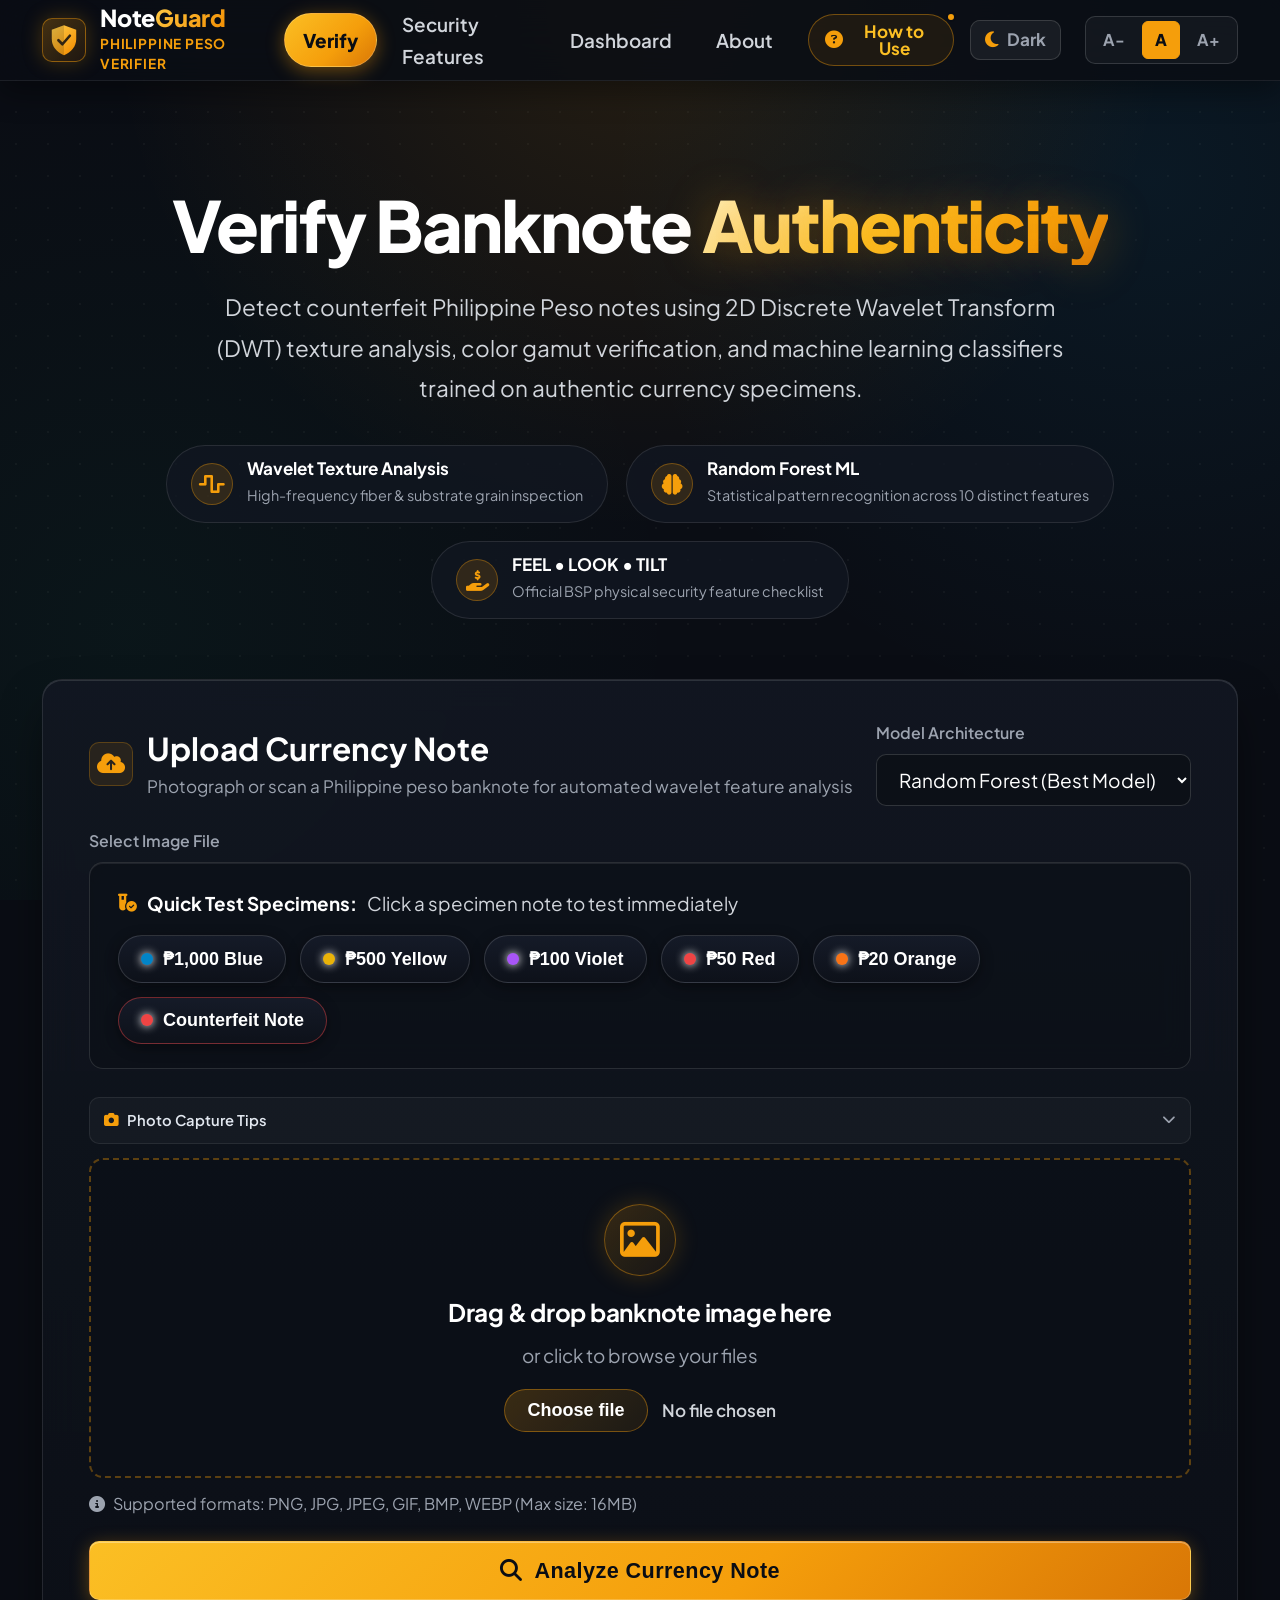
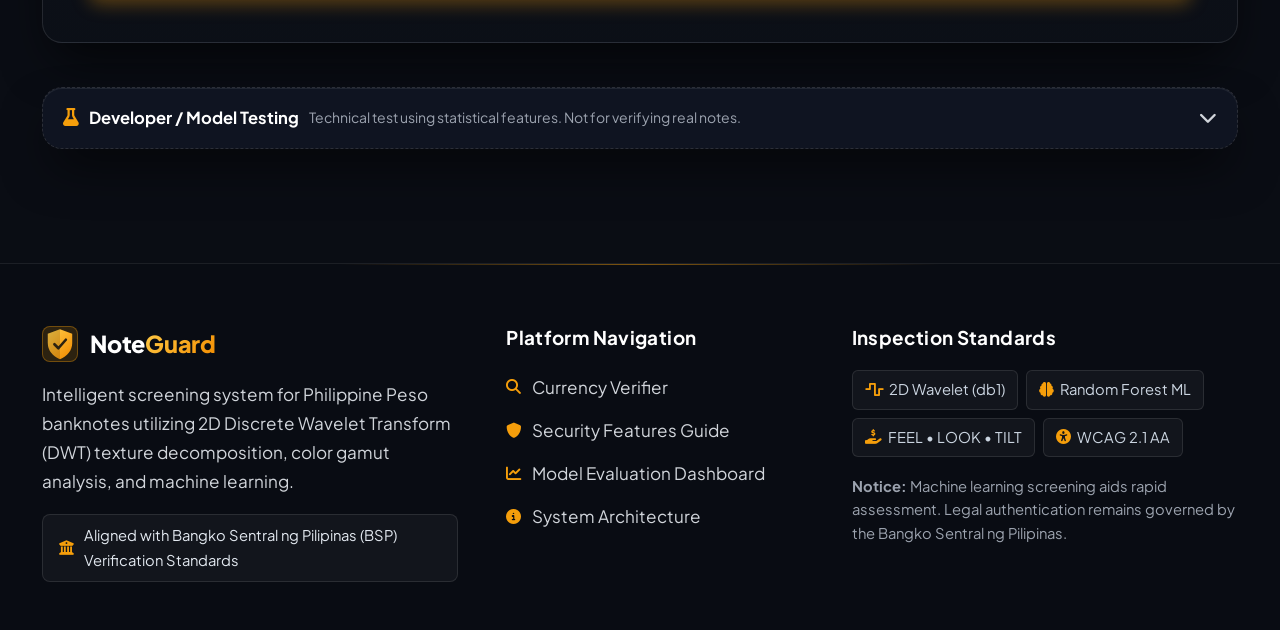
==== commit 40f047dd: "Match exact mobile header layout with circular guide button and rounded action buttons" ====
--- a/index.html
+++ b/index.html
@@ -115,7 +115,7 @@
     <link rel="stylesheet" href="https://cdnjs.cloudflare.com/ajax/libs/font-awesome/6.5.1/css/all.min.css" integrity="sha512-DTOQO9RWCH3ppGqcWaEA1BIZOC6xxalwEsw9c2QQeAIftl+Vegovlnee1c9QX4TctnWMn13TZye+giMm8e2LwA==" crossorigin="anonymous" referrerpolicy="no-referrer">
 
     <!-- App Stylesheet -->
-    <link rel="stylesheet" href="/static/css/style.css?v=3.2">
+    <link rel="stylesheet" href="/static/css/style.css?v=4.0">
 
     
 </head>
--- a/static/css/style.css
+++ b/static/css/style.css
@@ -5425,15 +5425,238 @@
   color: #ffffff;
 }
 
-/* Mobile Responsiveness */
+/* ==========================================================================
+   MOBILE NAVBAR LAYOUT & ACTION CLUSTER (<= 768px)
+   Exact match to mobile reference: [Logo NoteGuard] ... [ ? ] [ 🌙 ] [ ☰ ]
+   ========================================================================== */
 @media (max-width: 768px) {
-  .how-to-use-text {
+  .navbar {
+    position: sticky;
+    top: 0;
+    z-index: 200;
+  }
+
+  .nav-container {
+    height: 64px !important;
+    padding: 0 16px !important;
+    display: flex !important;
+    justify-content: space-between !important;
+    align-items: center !important;
+  }
+
+  /* Left Brand Group */
+  .brand {
+    display: flex !important;
+    align-items: center !important;
+    gap: 12px !important;
+    text-decoration: none !important;
+    min-width: 0 !important;
+    flex: 1 1 auto !important;
+  }
+
+  .brand-icon {
+    width: 38px !important;
+    height: 38px !important;
+    min-width: 38px !important;
+    min-height: 38px !important;
+    border-radius: 10px !important;
+    background: rgba(245, 158, 11, 0.1) !important;
+    border: 1px solid rgba(245, 158, 11, 0.4) !important;
+    box-shadow: 0 0 14px rgba(245, 158, 11, 0.2) !important;
+    display: flex !important;
+    align-items: center !important;
+    justify-content: center !important;
+    padding: 3px !important;
+    flex-shrink: 0 !important;
+  }
+
+  .brand-text-col {
+    display: flex !important;
+    flex-direction: column !important;
+    justify-content: center !important;
+    min-width: 0 !important;
+    overflow: hidden !important;
+  }
+
+  .brand-name {
+    font-size: 1.15rem !important;
+    font-weight: 800 !important;
+    line-height: 1.15 !important;
+    white-space: nowrap !important;
+    overflow: hidden !important;
+    text-overflow: ellipsis !important;
+  }
+
+  .brand-subtitle {
+    font-size: 0.65rem !important;
+    font-weight: 800 !important;
+    letter-spacing: 0.05em !important;
+    color: var(--color-primary) !important;
+    text-transform: uppercase !important;
+    margin-top: 2px !important;
+    white-space: nowrap !important;
+    overflow: hidden !important;
+    text-overflow: ellipsis !important;
+  }
+
+  /* Right Action Cluster */
+  .nav-controls-right {
+    display: flex !important;
+    align-items: center !important;
+    justify-content: flex-end !important;
+    gap: 8px !important;
+    flex: 0 0 auto !important;
+    margin-left: auto !important;
+  }
+
+  /* Completely remove text size controls (A- / A / A+) on mobile */
+  .text-size-toggle {
+    display: none !important;
+  }
+
+  /* Button 1: [ ? ] How to Use (Round Circular Button) */
+  .btn-how-to-use {
+    width: 38px !important;
+    height: 38px !important;
+    min-width: 38px !important;
+    min-height: 38px !important;
+    padding: 0 !important;
+    margin: 0 !important;
+    border-radius: 50% !important;
+    background: rgba(245, 158, 11, 0.08) !important;
+    border: 1px solid rgba(245, 158, 11, 0.45) !important;
+    color: var(--color-primary) !important;
+    display: inline-flex !important;
+    align-items: center !important;
+    justify-content: center !important;
+    box-sizing: border-box !important;
+    position: relative !important;
+    flex-shrink: 0 !important;
+    cursor: pointer !important;
+    transition: all 0.2s ease !important;
+  }
+
+  .btn-how-to-use .how-to-use-text {
+    display: none !important;
+  }
+
+  .btn-how-to-use i {
+    font-size: 1.05rem !important;
+    color: var(--color-primary) !important;
+    margin: 0 !important;
+  }
+
+  .btn-how-to-use.has-pulse-dot::after {
+    content: '' !important;
+    position: absolute !important;
+    top: -1px !important;
+    right: -1px !important;
+    width: 8px !important;
+    height: 8px !important;
+    background: var(--color-primary) !important;
+    border: 1.5px solid var(--bg-dark) !important;
+    border-radius: 50% !important;
+    box-shadow: 0 0 8px rgba(245, 158, 11, 0.9) !important;
+  }
+
+  /* Button 2: [ 🌙 ] Theme Toggle (Rounded Square Button) */
+  .theme-toggle-btn {
+    width: 38px !important;
+    height: 38px !important;
+    min-width: 38px !important;
+    min-height: 38px !important;
+    padding: 0 !important;
+    margin: 0 !important;
+    border-radius: 10px !important;
+    background: rgba(255, 255, 255, 0.05) !important;
+    border: 1px solid rgba(255, 255, 255, 0.14) !important;
+    color: var(--color-primary) !important;
+    display: inline-flex !important;
+    align-items: center !important;
+    justify-content: center !important;
+    box-sizing: border-box !important;
+    flex-shrink: 0 !important;
+    cursor: pointer !important;
+    transition: all 0.2s ease !important;
+  }
+
+  .theme-toggle-btn .theme-label {
+    display: none !important;
+  }
+
+  .theme-toggle-btn i {
+    font-size: 1.05rem !important;
+    color: var(--color-primary) !important;
+    margin: 0 !important;
+  }
+
+  /* Button 3: [ ≡ ] Hamburger Menu (Rounded Square Button) */
+  .nav-hamburger {
+    width: 38px !important;
+    height: 38px !important;
+    min-width: 38px !important;
+    min-height: 38px !important;
+    padding: 0 !important;
+    margin: 0 !important;
+    border-radius: 10px !important;
+    background: rgba(255, 255, 255, 0.05) !important;
+    border: 1px solid rgba(255, 255, 255, 0.14) !important;
+    color: var(--color-primary) !important;
+    display: inline-flex !important;
+    align-items: center !important;
+    justify-content: center !important;
+    box-sizing: border-box !important;
+    flex-shrink: 0 !important;
+    cursor: pointer !important;
+    font-size: 1.05rem !important;
+    transition: all 0.2s ease !important;
+  }
+
+  .nav-hamburger i {
+    color: var(--color-primary) !important;
+    font-size: 1.05rem !important;
+  }
+
+  .btn-how-to-use:hover, .btn-how-to-use:active,
+  .theme-toggle-btn:hover, .theme-toggle-btn:active,
+  .nav-hamburger:hover, .nav-hamburger:active {
+    background: rgba(245, 158, 11, 0.16) !important;
+    border-color: rgba(245, 158, 11, 0.5) !important;
+    transform: translateY(-1px) !important;
+  }
+
+  /* Navigation Drawer Dropdown */
+  .nav-links {
     display: none;
-  }
-  .btn-how-to-use {
-    padding: 8px 12px;
-    min-height: 38px;
-  }
+    position: absolute;
+    top: 100%;
+    left: 0;
+    right: 0;
+    background: rgba(10, 13, 20, 0.98) !important;
+    backdrop-filter: blur(24px) !important;
+    -webkit-backdrop-filter: blur(24px) !important;
+    flex-direction: column !important;
+    padding: 14px 18px 18px 18px !important;
+    border-bottom: 1px solid rgba(255, 255, 255, 0.12) !important;
+    box-shadow: 0 20px 45px rgba(0, 0, 0, 0.65) !important;
+    z-index: 200 !important;
+    gap: 6px !important;
+  }
+
+  .nav-links.open {
+    display: flex !important;
+    animation: navSlideDown 0.2s cubic-bezier(0.16, 1, 0.3, 1) !important;
+  }
+
+  .nav-links .nav-link {
+    width: 100% !important;
+    padding: 12px 16px !important;
+    font-size: 0.98rem !important;
+    border-radius: var(--radius-sm) !important;
+    justify-content: flex-start !important;
+  }
+
+  /* Guide modal and other mobile layouts */
   .guide-tips-grid {
     grid-template-columns: 1fr;
   }
@@ -5459,6 +5682,25 @@
   }
   .btn-guide-nav.outline {
     width: 100%;
+  }
+}
+
+/* Light Theme overrides for mobile header */
+@media (max-width: 768px) {
+  html[data-theme="light"] .theme-toggle-btn,
+  html[data-theme="light"] .nav-hamburger {
+    background: rgba(44, 38, 28, 0.05) !important;
+    border-color: #d6cebe !important;
+    color: var(--color-primary) !important;
+  }
+  html[data-theme="light"] .nav-hamburger i,
+  html[data-theme="light"] .theme-toggle-btn i {
+    color: var(--color-primary) !important;
+  }
+  html[data-theme="light"] .nav-links {
+    background: rgba(244, 239, 230, 0.98) !important;
+    border-bottom-color: var(--card-border) !important;
+    box-shadow: 0 16px 36px rgba(44, 38, 28, 0.12) !important;
   }
 }
 
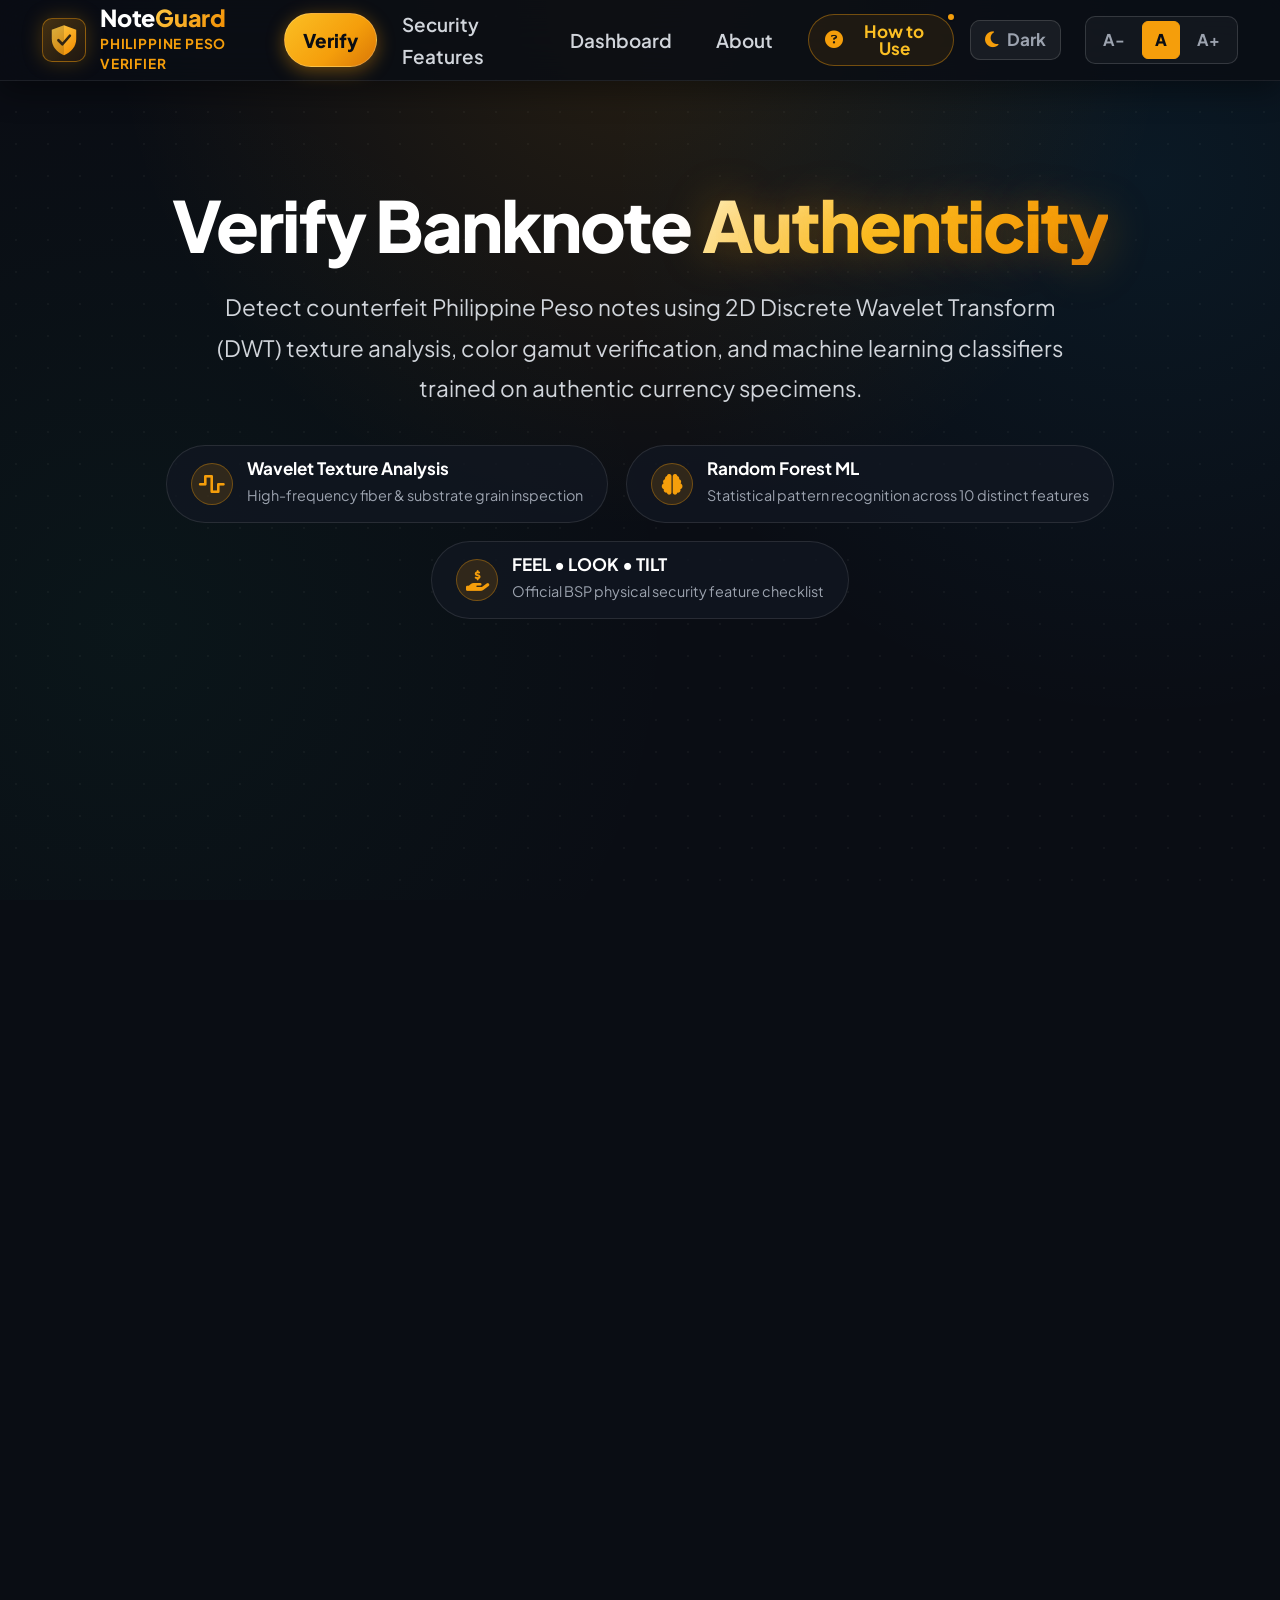
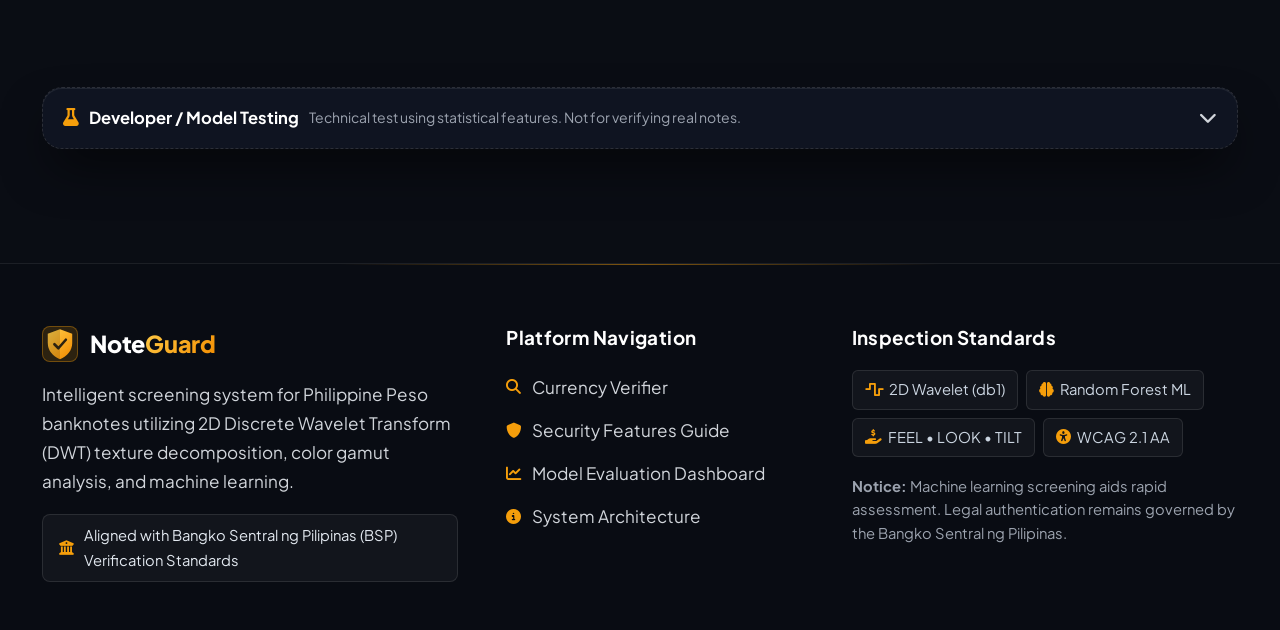
==== commit 9b460699: "bultuhan" ====
--- a/index.html
+++ b/index.html
@@ -115,7 +115,7 @@
     <link rel="stylesheet" href="https://cdnjs.cloudflare.com/ajax/libs/font-awesome/6.5.1/css/all.min.css" integrity="sha512-DTOQO9RWCH3ppGqcWaEA1BIZOC6xxalwEsw9c2QQeAIftl+Vegovlnee1c9QX4TctnWMn13TZye+giMm8e2LwA==" crossorigin="anonymous" referrerpolicy="no-referrer">
 
     <!-- App Stylesheet -->
-    <link rel="stylesheet" href="/static/css/style.css?v=4.0">
+    <link rel="stylesheet" href="/static/css/style.css?v=5.0">
 
     
 </head>
@@ -154,17 +154,17 @@
                     <span class="theme-label" id="themeLabel">Dark</span>
                 </button>
 
+                <!-- Hamburger Menu Trigger (Direct sibling of themeToggleBtn on mobile) -->
+                <button class="nav-hamburger" id="navHamburger" aria-label="Toggle navigation">
+                    <i class="fa-solid fa-bars"></i>
+                </button>
+
                 <!-- Desktop Text-Size Accessibility Controls (A- / A / A+) -->
                 <div class="text-size-toggle desktop-only" role="group" aria-label="Text Size Accessibility Controls">
                     <button type="button" class="text-size-btn btn-text-dec" id="btnTextDec" aria-label="Decrease text size" title="Smaller text">A-</button>
                     <button type="button" class="text-size-btn btn-text-reset" id="btnTextReset" aria-label="Reset text size" title="Default text size (18px)">A</button>
                     <button type="button" class="text-size-btn btn-text-inc" id="btnTextInc" aria-label="Increase text size" title="Larger text">A+</button>
                 </div>
-
-                <!-- Hamburger Menu Trigger (Placed on far right) -->
-                <button class="nav-hamburger" id="navHamburger" aria-label="Toggle navigation">
-                    <i class="fa-solid fa-bars"></i>
-                </button>
             </div>
         </div>
     </header>
@@ -289,39 +289,47 @@
             </div>
           </div>
 
-          <!-- Drag & Drop Zone (Supports side-by-side thumbnail on upload) -->
+          <!-- Drag & Drop Zone (Supports single and multi-image uploads) -->
           <div class="upload-dropzone" id="dropZone">
             <div class="dropzone-left-col">
-              <i class="fa-regular fa-image dropzone-icon" id="dropIcon"></i>
-              <div class="dropzone-prompt">Drag & drop banknote image here</div>
-              <div class="dropzone-sub">or click to browse your files</div>
+              <i class="fa-regular fa-images dropzone-icon" id="dropIcon"></i>
+              <div class="dropzone-prompt">Drag & drop banknote image(s) here</div>
+              <div class="dropzone-sub">or click to browse multiple files at once</div>
 
               <div class="file-input-custom-row">
                 <button type="button" class="btn-file-select" id="browseBtn">
-                  Choose file
+                  <i class="fa-solid fa-folder-open"></i> Choose files
                 </button>
-                <span class="file-name-display" id="fileNameDisplay">No file chosen</span>
+                <span class="file-name-display" id="fileNameDisplay">No files chosen</span>
               </div>
 
-              <!-- Native file input -->
-              <input type="file" id="imageInput" accept="image/*" capture="environment" style="display: none;" aria-label="Upload banknote image file">
-            </div>
-
-            <!-- Uploaded Thumbnail Box (Right Side) -->
+              <!-- Native file input with multiple -->
+              <input type="file" id="imageInput" accept="image/*" multiple capture="environment" style="display: none;" aria-label="Upload banknote image files">
+            </div>
+
+            <!-- Uploaded Thumbnail Box (Multi-preview support) -->
             <div class="dropzone-preview-wrap" id="previewContainer" style="display: none;">
-              <div class="preview-thumb-card">
-                <button type="button" class="preview-clear-btn" id="clearPreviewBtn" title="Remove image" aria-label="Remove image">
-                  <i class="fa-solid fa-xmark"></i>
+              <div class="preview-header-row" id="previewHeaderRow">
+                <span class="preview-count-pill" id="previewCountBadge">1 image selected</span>
+                <button type="button" class="preview-clear-all-btn" id="clearAllPreviewBtn" title="Remove all selected images" aria-label="Remove all selected images">
+                  <i class="fa-solid fa-trash-can"></i> Clear All
                 </button>
-                <img id="imagePreview" class="preview-thumb-img" alt="Selected banknote preview">
               </div>
-              <span class="preview-caption">Uploaded Image</span>
+              <div class="preview-cards-list" id="previewCardsList">
+                <div class="preview-thumb-card" id="singlePreviewCard">
+                  <button type="button" class="preview-clear-btn" id="clearPreviewBtn" title="Remove image" aria-label="Remove image">
+                    <i class="fa-solid fa-xmark"></i>
+                  </button>
+                  <img id="imagePreview" class="preview-thumb-img" alt="Selected banknote preview">
+                  <span class="preview-thumb-caption" id="previewThumbCaption">Uploaded Image</span>
+                </div>
+              </div>
             </div>
           </div>
 
           <div class="helper-text">
             <i class="fa-solid fa-circle-info"></i>
-            <span>Supported formats: PNG, JPG, JPEG, GIF, BMP, WEBP (Max size: 16MB)</span>
+            <span>Supported formats: PNG, JPG, JPEG, GIF, BMP, WEBP (Max 16MB per file, multi-image upload supported)</span>
           </div>
         </div>
 
@@ -335,9 +343,51 @@
   </div>
 
   <!-- =================================================================== -->
+  <!-- BATCH RESULTS CARD (When multiple banknotes analyzed)               -->
+  <!-- =================================================================== -->
+  <div id="batchResultCard" class="card batch-main-card" style="display: none;" data-animate="fade-up">
+    <div class="batch-card-header">
+      <div class="batch-header-title-group">
+        <div class="batch-header-icon-box">
+          <i class="fa-solid fa-layer-group"></i>
+        </div>
+        <div>
+          <h2 class="batch-title">Batch Verification Results</h2>
+          <p class="batch-subtitle" id="batchSubtitle">Summary for multiple banknote specimens analyzed simultaneously</p>
+        </div>
+      </div>
+      <div class="batch-summary-chips" id="batchSummaryChips">
+        <span class="batch-stat-chip total" id="batchStatTotal"><i class="fa-solid fa-images"></i> <strong>0</strong> Total</span>
+        <span class="batch-stat-chip genuine" id="batchStatGen"><i class="fa-solid fa-circle-check"></i> <strong>0</strong> Genuine</span>
+        <span class="batch-stat-chip forged" id="batchStatForg"><i class="fa-solid fa-triangle-exclamation"></i> <strong>0</strong> Forged</span>
+        <span class="batch-stat-chip suspicious" id="batchStatSusp" style="display: none;"><i class="fa-solid fa-circle-question"></i> <strong>0</strong> Suspicious</span>
+      </div>
+    </div>
+
+    <div class="batch-instruction-banner">
+      <i class="fa-solid fa-hand-pointer" style="color: #f59e0b;"></i>
+      <span>Click any banknote card below to inspect its detailed BSP security verification checklist, wavelet feature metrics, and official certificate.</span>
+    </div>
+
+    <!-- Batch specimen cards grid -->
+    <div class="batch-specimens-grid" id="batchCardsGrid">
+      <!-- Populated dynamically by main.js -->
+    </div>
+  </div>
+
+  <!-- =================================================================== -->
   <!-- RESULTS CARD                                                        -->
   <!-- =================================================================== -->
   <div id="uploadResult" class="card result-main-card" style="display: none;" data-animate="fade-up">
+    
+    <!-- Active Note Banner when in Batch Mode -->
+    <div id="batchActiveNoteBanner" class="batch-active-note-banner" style="display: none;">
+      <div class="active-note-info">
+        <i class="fa-solid fa-eye" style="color: #f59e0b;"></i>
+        <span>Inspecting Specimen: <strong id="activeNoteFileName">note_1.jpg</strong></span>
+      </div>
+      <span class="active-note-nav-hint"><i class="fa-solid fa-arrows-up-down"></i> Select other notes in the grid above</span>
+    </div>
     
     <!-- Top Result Grid: Verdict Box & Confidence Box -->
     <div class="result-top-grid" data-animate-group>
--- a/static/css/style.css
+++ b/static/css/style.css
@@ -800,56 +800,131 @@
   font-weight: 600;
 }
 
-/* Dropzone preview card on right side */
+/* Multi-image preview container in dropzone */
 .dropzone-preview-wrap {
   display: flex;
   flex-direction: column;
-  align-items: center;
+  align-items: stretch;
+  max-width: 440px;
+  width: 100%;
   flex-shrink: 0;
+  background: rgba(10, 13, 20, 0.75);
+  border: 1px solid rgba(245, 158, 11, 0.3);
+  border-radius: var(--radius-md);
+  padding: 14px;
+  box-shadow: 0 12px 28px rgba(0, 0, 0, 0.5);
+}
+
+.preview-header-row {
+  display: flex;
+  align-items: center;
+  justify-content: space-between;
+  margin-bottom: 10px;
+  padding-bottom: 8px;
+  border-bottom: 1px solid rgba(255, 255, 255, 0.08);
+}
+
+.preview-count-pill {
+  font-size: 0.82rem;
+  font-weight: 700;
+  color: #fbbf24;
+  background: rgba(245, 158, 11, 0.15);
+  border: 1px solid rgba(245, 158, 11, 0.3);
+  padding: 3px 10px;
+  border-radius: 9999px;
+  display: inline-flex;
+  align-items: center;
+  gap: 6px;
+}
+
+.preview-clear-all-btn {
+  background: transparent;
+  border: 1px solid rgba(239, 68, 68, 0.35);
+  color: #ef4444;
+  font-size: 0.75rem;
+  font-weight: 600;
+  padding: 4px 10px;
+  border-radius: var(--radius-sm);
+  cursor: pointer;
+  display: inline-flex;
+  align-items: center;
+  gap: 6px;
+  transition: all 0.2s ease;
+}
+
+.preview-clear-all-btn:hover {
+  background: rgba(239, 68, 68, 0.15);
+  border-color: #ef4444;
+}
+
+.preview-cards-list {
+  display: grid;
+  grid-template-columns: repeat(auto-fill, minmax(115px, 1fr));
+  gap: 10px;
+  max-height: 240px;
+  overflow-y: auto;
+  padding-right: 4px;
 }
 
 .preview-thumb-card {
   position: relative;
-  width: 140px;
-  height: 140px;
-  border-radius: var(--radius-md);
-  border: 2px solid rgba(245, 158, 11, 0.45);
+  height: 100px;
+  border-radius: var(--radius-sm);
+  border: 1px solid rgba(245, 158, 11, 0.4);
   background: #000;
   overflow: hidden;
   display: flex;
-  align-items: center;
-  justify-content: center;
-  box-shadow: 0 12px 30px rgba(0, 0, 0, 0.6);
+  flex-direction: column;
+  box-shadow: 0 4px 14px rgba(0, 0, 0, 0.4);
+  transition: transform 0.2s ease, border-color 0.2s ease;
+}
+
+.preview-thumb-card:hover {
+  transform: translateY(-2px);
+  border-color: #f59e0b;
 }
 
 .preview-thumb-img {
   width: 100%;
-  height: 100%;
+  height: 72px;
   object-fit: cover;
+}
+
+.preview-thumb-caption {
+  font-size: 0.68rem;
+  color: var(--text-muted);
+  padding: 2px 6px;
+  white-space: nowrap;
+  overflow: hidden;
+  text-overflow: ellipsis;
+  background: #0a0d14;
+  text-align: center;
+  line-height: 1.4;
 }
 
 .preview-clear-btn {
   position: absolute;
-  top: 6px;
-  right: 6px;
-  width: 28px;
-  height: 28px;
+  top: 4px;
+  right: 4px;
+  width: 22px;
+  height: 22px;
   border-radius: 50%;
-  background: var(--color-forged);
+  background: rgba(239, 68, 68, 0.9);
   color: #fff;
-  border: 2px solid #000;
+  border: 1px solid #000;
   display: flex;
   align-items: center;
   justify-content: center;
   cursor: pointer;
-  font-size: 0.85rem;
+  font-size: 0.7rem;
   z-index: 10;
-  box-shadow: 0 2px 8px rgba(0, 0, 0, 0.5);
-  transition: transform 0.15s ease;
+  box-shadow: 0 2px 6px rgba(0, 0, 0, 0.6);
+  transition: transform 0.15s ease, background 0.15s ease;
 }
 
 .preview-clear-btn:hover {
   transform: scale(1.15);
+  background: #ef4444;
 }
 
 .preview-caption {
@@ -5715,3 +5790,361 @@
     transform: none !important;
   }
 }
+
+/* ==========================================================================
+   BATCH VERIFICATION & MULTI-IMAGE ANALYSIS STYLES
+   ========================================================================== */
+.batch-main-card {
+  margin-top: 32px;
+  border: 1px solid rgba(245, 158, 11, 0.35);
+  background: linear-gradient(180deg, rgba(16, 22, 34, 0.95) 0%, rgba(10, 13, 20, 0.98) 100%);
+  border-radius: var(--radius-md);
+  box-shadow: 0 16px 40px rgba(0, 0, 0, 0.5);
+  overflow: hidden;
+}
+
+.batch-card-header {
+  display: flex;
+  align-items: center;
+  justify-content: space-between;
+  flex-wrap: wrap;
+  gap: 16px;
+  padding: 24px 28px 18px;
+  border-bottom: 1px solid rgba(255, 255, 255, 0.07);
+}
+
+.batch-header-title-group {
+  display: flex;
+  align-items: center;
+  gap: 16px;
+}
+
+.batch-header-icon-box {
+  width: 48px;
+  height: 48px;
+  border-radius: 12px;
+  background: linear-gradient(135deg, rgba(245, 158, 11, 0.25), rgba(245, 158, 11, 0.08));
+  border: 1px solid rgba(245, 158, 11, 0.4);
+  color: #f59e0b;
+  display: flex;
+  align-items: center;
+  justify-content: center;
+  font-size: 1.4rem;
+}
+
+.batch-title {
+  font-size: 1.45rem;
+  font-weight: 800;
+  color: #fff;
+  margin: 0;
+  letter-spacing: -0.01em;
+}
+
+.batch-subtitle {
+  font-size: 0.9rem;
+  color: var(--text-muted);
+  margin: 2px 0 0;
+}
+
+.batch-summary-chips {
+  display: flex;
+  align-items: center;
+  gap: 8px;
+  flex-wrap: wrap;
+}
+
+.batch-stat-chip {
+  display: inline-flex;
+  align-items: center;
+  gap: 6px;
+  padding: 6px 14px;
+  border-radius: 9999px;
+  font-size: 0.85rem;
+  font-weight: 600;
+}
+
+.batch-stat-chip.total {
+  background: rgba(255, 255, 255, 0.08);
+  border: 1px solid rgba(255, 255, 255, 0.15);
+  color: #f1f5f9;
+}
+
+.batch-stat-chip.genuine {
+  background: rgba(16, 185, 129, 0.15);
+  border: 1px solid rgba(16, 185, 129, 0.35);
+  color: #10b981;
+}
+
+.batch-stat-chip.forged {
+  background: rgba(239, 68, 68, 0.15);
+  border: 1px solid rgba(239, 68, 68, 0.35);
+  color: #ef4444;
+}
+
+.batch-stat-chip.suspicious {
+  background: rgba(245, 158, 11, 0.15);
+  border: 1px solid rgba(245, 158, 11, 0.35);
+  color: #f59e0b;
+}
+
+.batch-instruction-banner {
+  display: flex;
+  align-items: center;
+  gap: 10px;
+  background: rgba(245, 158, 11, 0.08);
+  border-left: 3px solid #f59e0b;
+  padding: 10px 24px;
+  font-size: 0.88rem;
+  color: var(--text-body);
+}
+
+.batch-specimens-grid {
+  display: grid;
+  grid-template-columns: repeat(auto-fill, minmax(280px, 1fr));
+  gap: 16px;
+  padding: 24px 28px;
+}
+
+.batch-specimen-card {
+  background: rgba(12, 16, 24, 0.85);
+  border: 2px solid rgba(255, 255, 255, 0.09);
+  border-radius: var(--radius-md);
+  padding: 14px;
+  cursor: pointer;
+  transition: all 0.25s cubic-bezier(0.16, 1, 0.3, 1);
+  display: flex;
+  flex-direction: column;
+  gap: 10px;
+  position: relative;
+}
+
+.batch-specimen-card:hover {
+  transform: translateY(-3px);
+  border-color: rgba(245, 158, 11, 0.5);
+  box-shadow: 0 8px 24px rgba(0, 0, 0, 0.5);
+}
+
+.batch-specimen-card.active {
+  border-color: #f59e0b;
+  background: linear-gradient(145deg, rgba(24, 32, 48, 0.95), rgba(14, 18, 28, 0.95));
+  box-shadow: 0 0 20px rgba(245, 158, 11, 0.28), 0 8px 24px rgba(0, 0, 0, 0.6);
+}
+
+.batch-card-top {
+  display: flex;
+  gap: 12px;
+  align-items: center;
+}
+
+.batch-card-thumb-frame {
+  width: 72px;
+  height: 52px;
+  border-radius: var(--radius-sm);
+  overflow: hidden;
+  background: #000;
+  border: 1px solid rgba(255, 255, 255, 0.15);
+  flex-shrink: 0;
+}
+
+.batch-card-thumb-frame img {
+  width: 100%;
+  height: 100%;
+  object-fit: cover;
+}
+
+.batch-card-info {
+  flex: 1;
+  min-width: 0;
+}
+
+.batch-card-filename {
+  font-size: 0.88rem;
+  font-weight: 700;
+  color: #fff;
+  white-space: nowrap;
+  overflow: hidden;
+  text-overflow: ellipsis;
+}
+
+.batch-card-denom {
+  font-size: 0.78rem;
+  color: var(--text-muted);
+  margin-top: 2px;
+  white-space: nowrap;
+  overflow: hidden;
+  text-overflow: ellipsis;
+}
+
+.batch-card-badge-row {
+  display: flex;
+  align-items: center;
+  justify-content: space-between;
+  margin-top: 4px;
+}
+
+.batch-verdict-badge {
+  font-size: 0.76rem;
+  font-weight: 800;
+  padding: 3px 10px;
+  border-radius: 9999px;
+  display: inline-flex;
+  align-items: center;
+  gap: 5px;
+  text-transform: uppercase;
+  letter-spacing: 0.03em;
+}
+
+.batch-verdict-badge.genuine {
+  background: rgba(16, 185, 129, 0.15);
+  color: #10b981;
+  border: 1px solid rgba(16, 185, 129, 0.4);
+}
+
+.batch-verdict-badge.forged {
+  background: rgba(239, 68, 68, 0.15);
+  color: #ef4444;
+  border: 1px solid rgba(239, 68, 68, 0.4);
+}
+
+.batch-verdict-badge.suspicious {
+  background: rgba(245, 158, 11, 0.15);
+  color: #f59e0b;
+  border: 1px solid rgba(245, 158, 11, 0.4);
+}
+
+.batch-verdict-badge.uncertain {
+  background: rgba(148, 163, 184, 0.15);
+  color: #94a3b8;
+  border: 1px solid rgba(148, 163, 184, 0.4);
+}
+
+.batch-conf-val {
+  font-size: 0.85rem;
+  font-weight: 700;
+  color: #fff;
+}
+
+.batch-progress-mini {
+  height: 5px;
+  background: rgba(255, 255, 255, 0.08);
+  border-radius: 9999px;
+  overflow: hidden;
+  margin-top: 4px;
+}
+
+.batch-progress-bar {
+  height: 100%;
+  border-radius: 9999px;
+  transition: width 0.3s ease;
+}
+
+.batch-progress-bar.genuine {
+  background: linear-gradient(90deg, #10b981, #059669);
+}
+
+.batch-progress-bar.forged {
+  background: linear-gradient(90deg, #ef4444, #dc2626);
+}
+
+.batch-progress-bar.suspicious {
+  background: linear-gradient(90deg, #f59e0b, #d97706);
+}
+
+.batch-progress-bar.uncertain {
+  background: linear-gradient(90deg, #94a3b8, #64748b);
+}
+
+.batch-card-footer {
+  display: flex;
+  align-items: center;
+  justify-content: space-between;
+  font-size: 0.75rem;
+  color: var(--text-muted);
+  border-top: 1px solid rgba(255, 255, 255, 0.06);
+  padding-top: 8px;
+}
+
+.batch-card-inspect-hint {
+  color: #fbbf24;
+  font-weight: 600;
+  display: inline-flex;
+  align-items: center;
+  gap: 4px;
+}
+
+.batch-active-note-banner {
+  display: flex;
+  align-items: center;
+  justify-content: space-between;
+  background: linear-gradient(90deg, rgba(245, 158, 11, 0.18) 0%, rgba(245, 158, 11, 0.04) 100%);
+  border: 1px solid rgba(245, 158, 11, 0.4);
+  border-radius: var(--radius-sm);
+  padding: 12px 20px;
+  margin-bottom: 22px;
+}
+
+.active-note-info {
+  display: flex;
+  align-items: center;
+  gap: 10px;
+  font-size: 0.95rem;
+  color: #fff;
+}
+
+.active-note-nav-hint {
+  font-size: 0.8rem;
+  color: #fbbf24;
+}
+
+/* Light Theme overrides for Batch Cards */
+html[data-theme="light"] .batch-main-card {
+  background: #fbf8f2 !important;
+  border-color: #d6cebe !important;
+}
+
+html[data-theme="light"] .batch-title {
+  color: #1e2430 !important;
+}
+
+html[data-theme="light"] .batch-specimen-card {
+  background: #ffffff !important;
+  border-color: #e2dbcd !important;
+}
+
+html[data-theme="light"] .batch-specimen-card.active {
+  border-color: #d97706 !important;
+  background: #fffdf9 !important;
+  box-shadow: 0 0 16px rgba(217, 119, 6, 0.2) !important;
+}
+
+html[data-theme="light"] .batch-card-filename {
+  color: #1e2430 !important;
+}
+
+html[data-theme="light"] .batch-conf-val {
+  color: #1e2430 !important;
+}
+
+html[data-theme="light"] .batch-instruction-banner {
+  background: rgba(217, 119, 6, 0.08) !important;
+  color: #374151 !important;
+}
+
+html[data-theme="light"] .batch-active-note-banner {
+  background: rgba(217, 119, 6, 0.1) !important;
+  border-color: rgba(217, 119, 6, 0.35) !important;
+}
+
+html[data-theme="light"] .active-note-info {
+  color: #1e2430 !important;
+}
+
+html[data-theme="light"] .dropzone-preview-wrap {
+  background: #ffffff !important;
+  border-color: #d6cebe !important;
+}
+
+html[data-theme="light"] .preview-thumb-caption {
+  background: #f4efe6 !important;
+  color: #4b5563 !important;
+}
